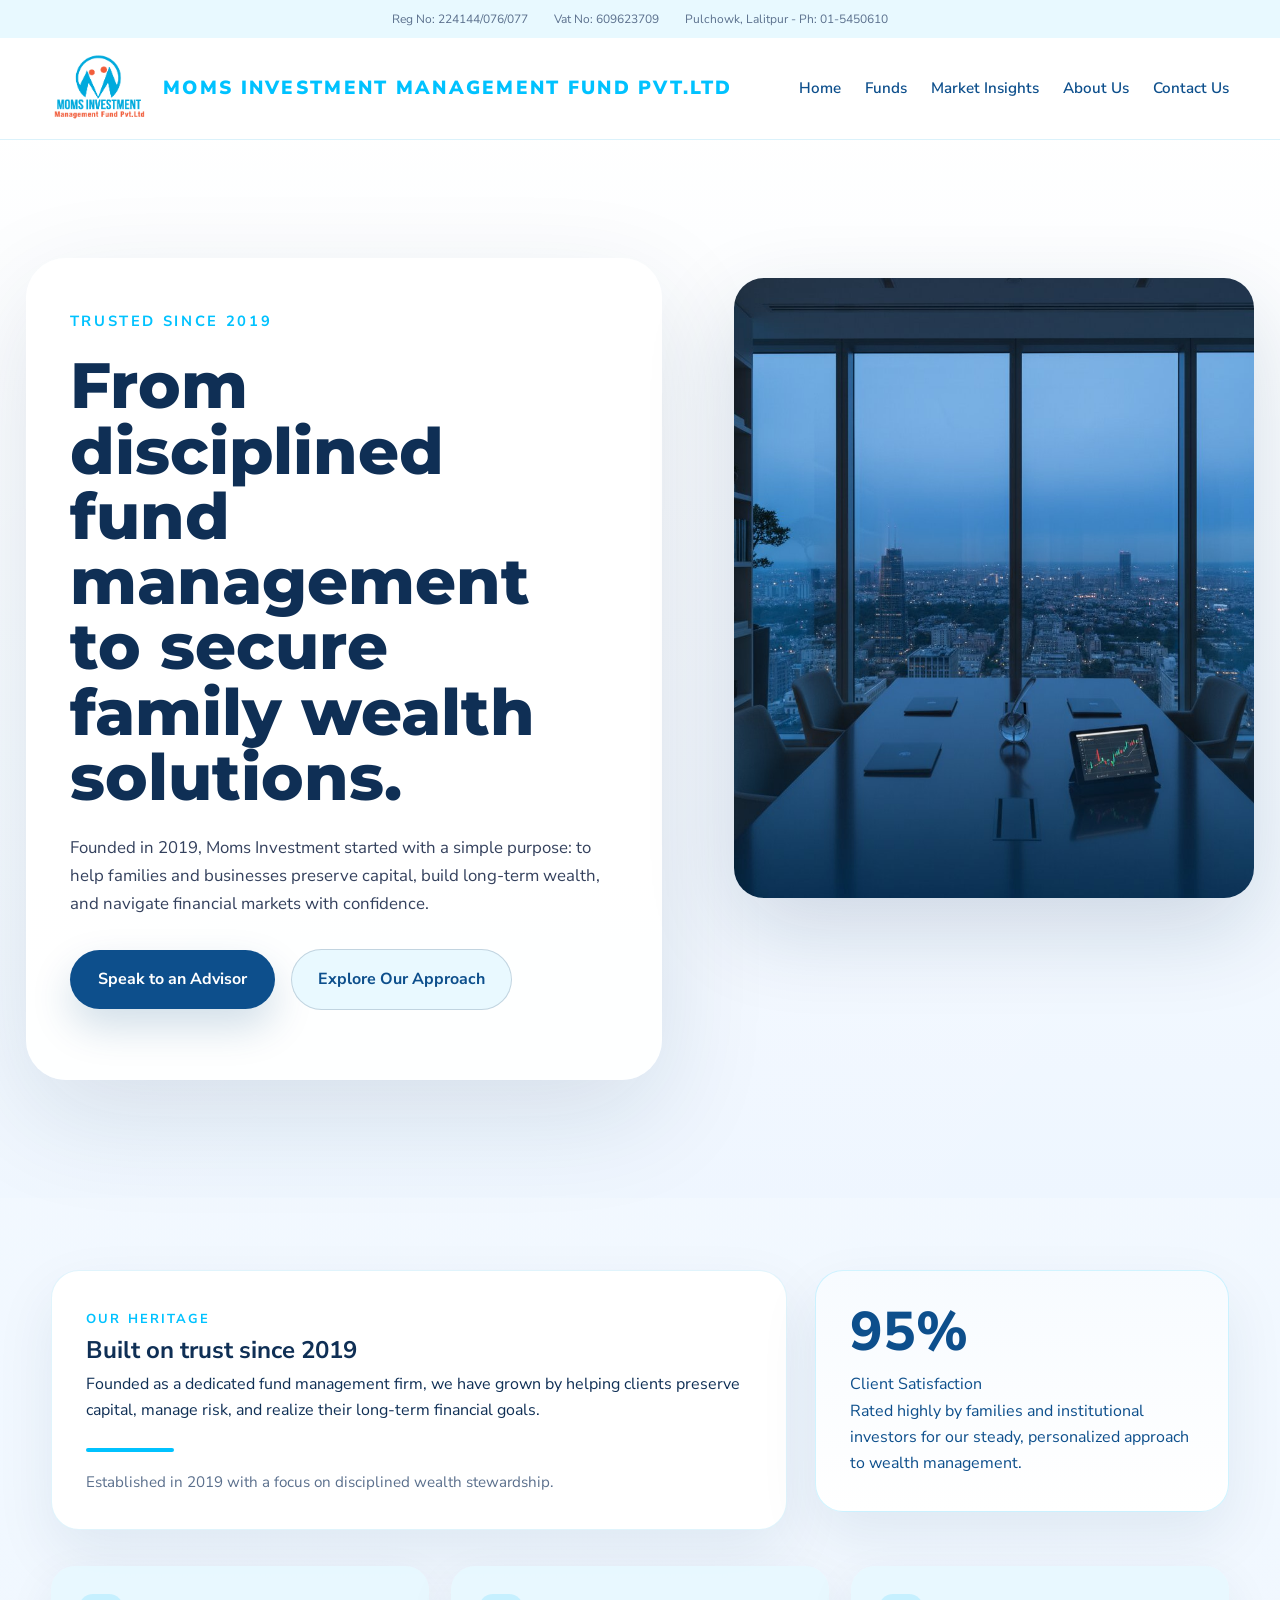
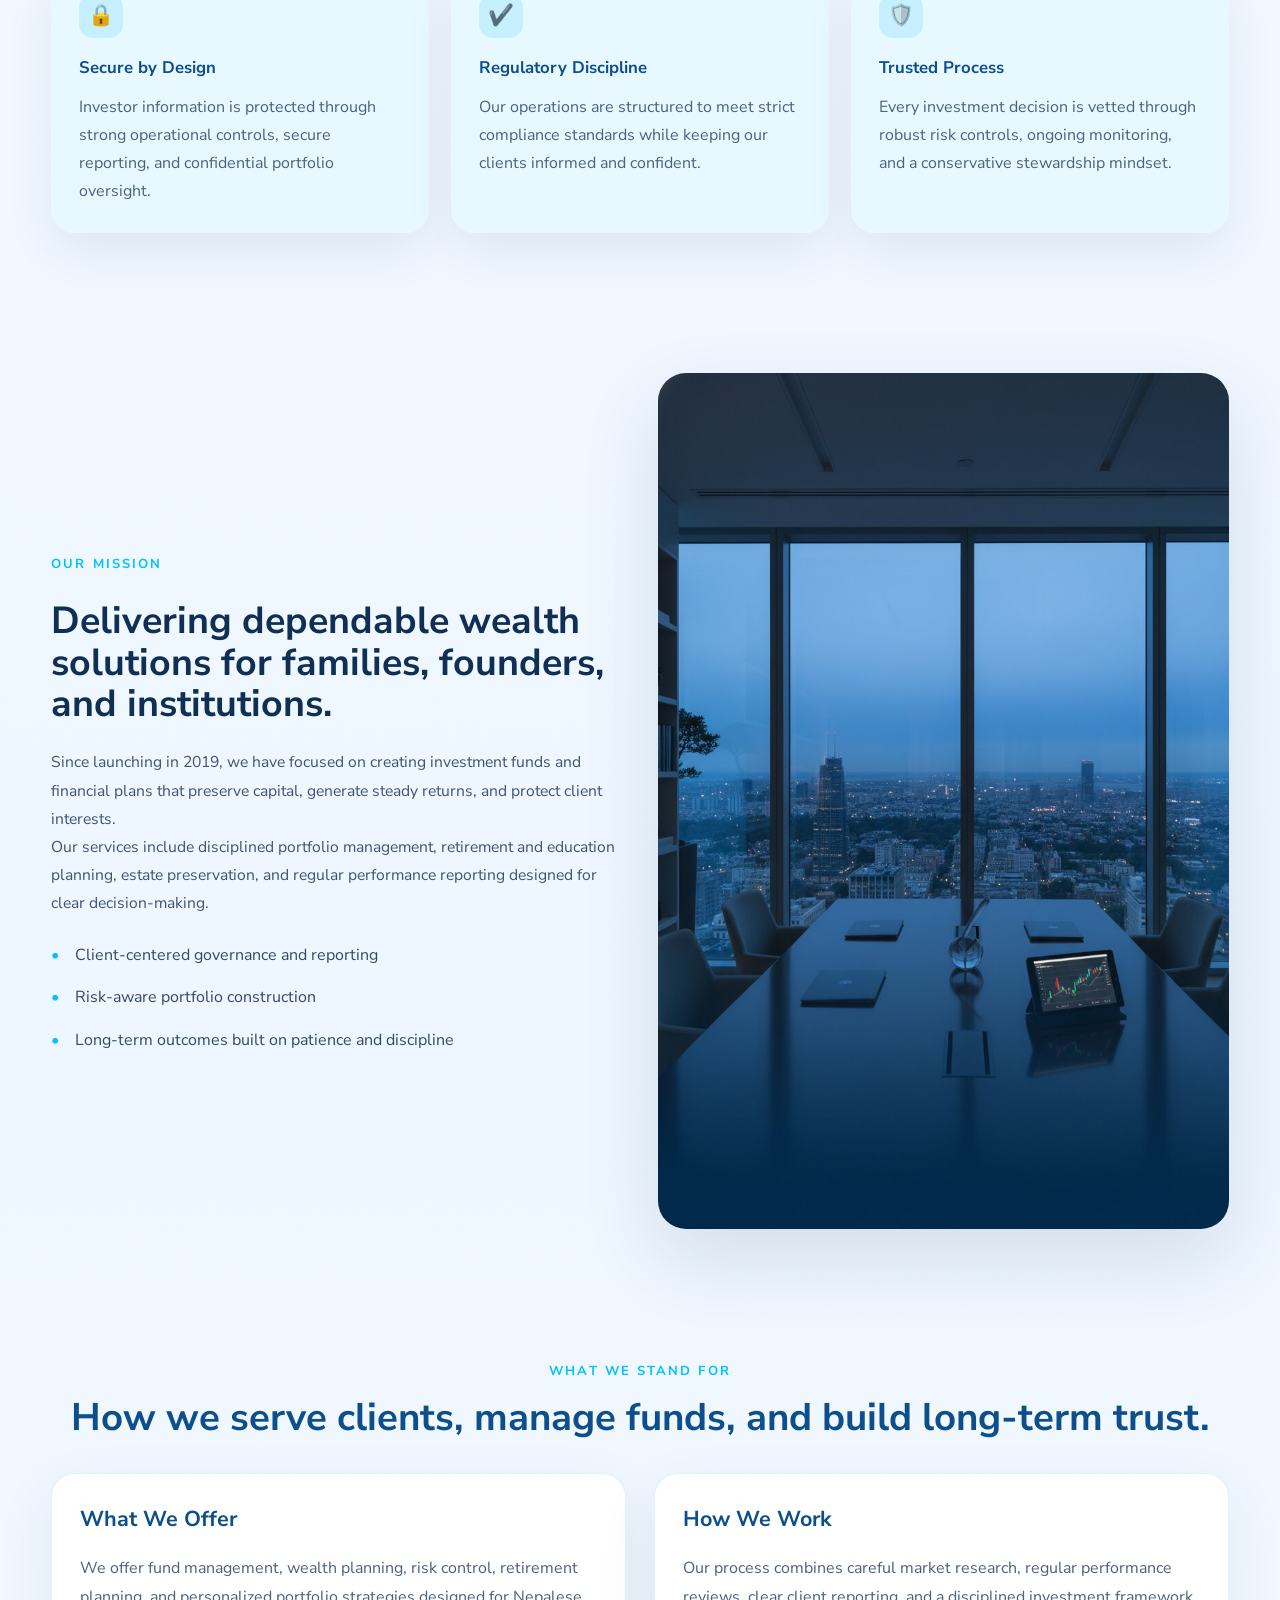
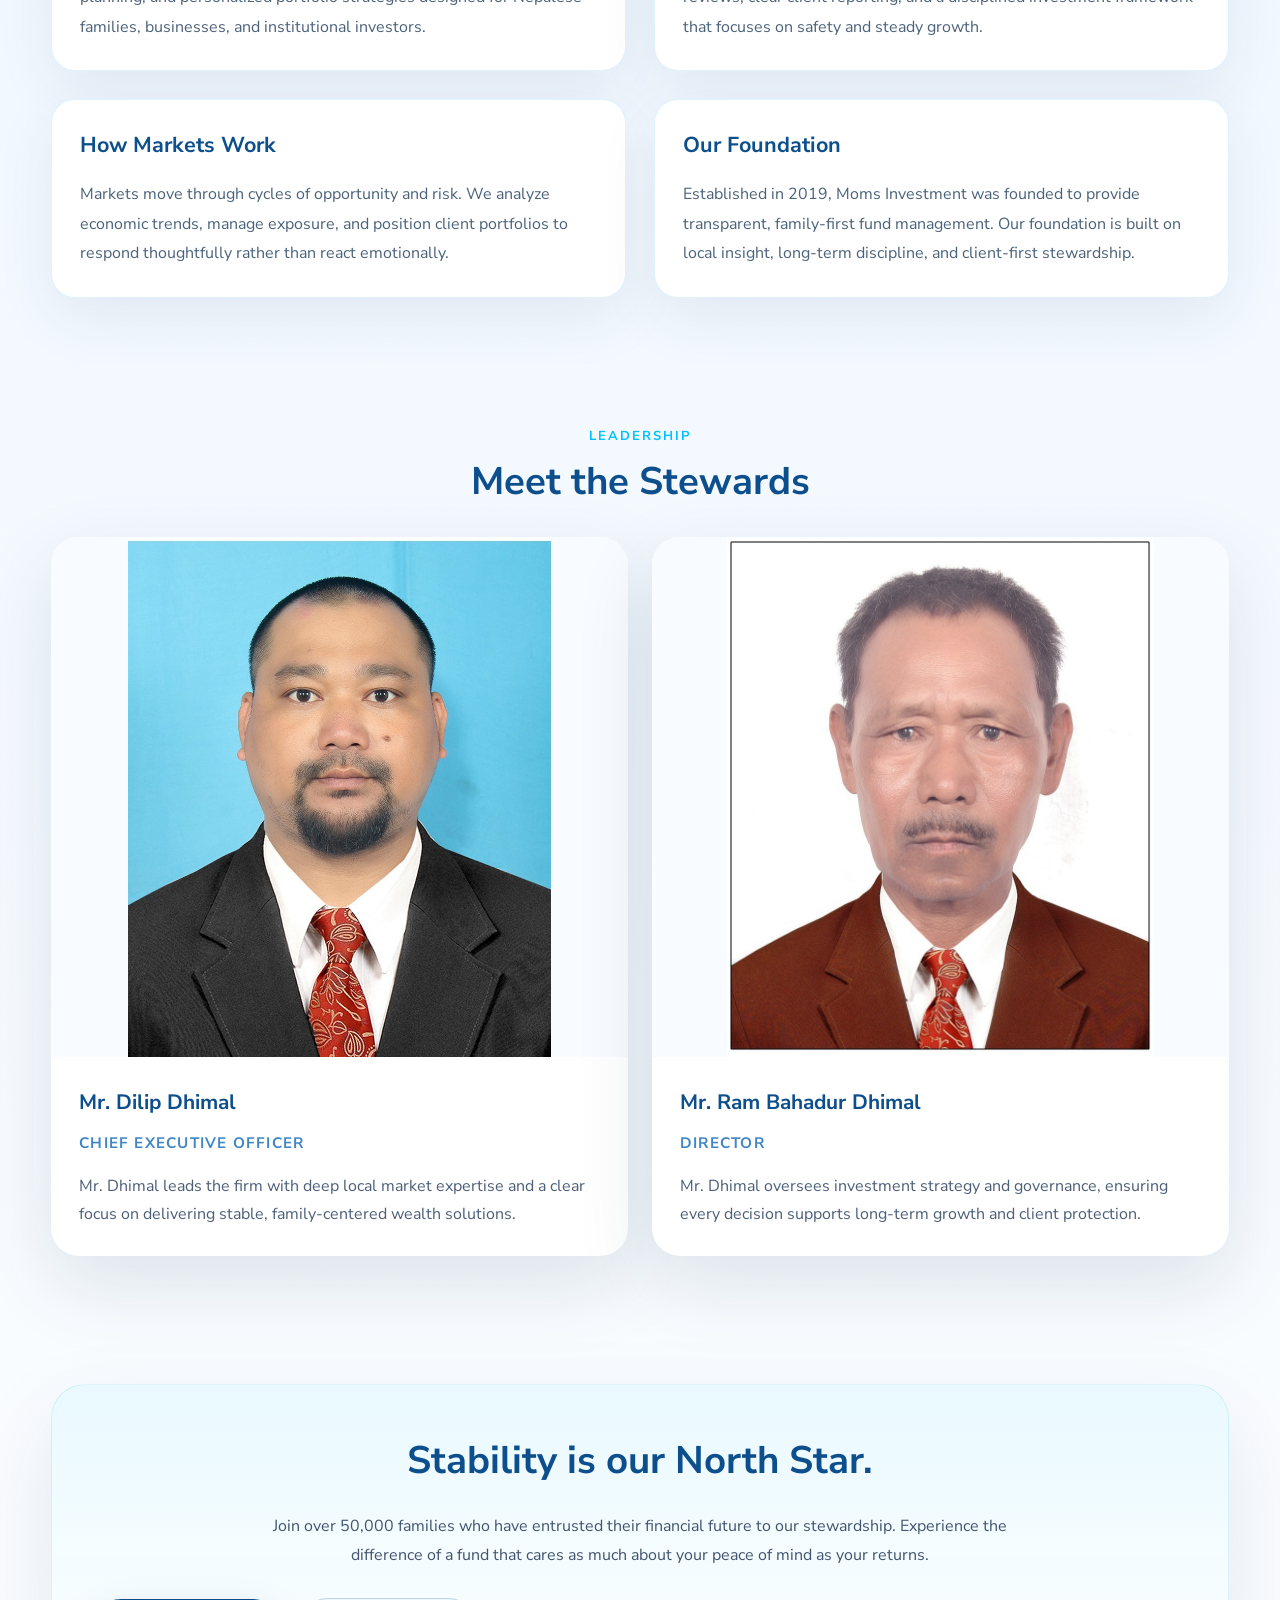
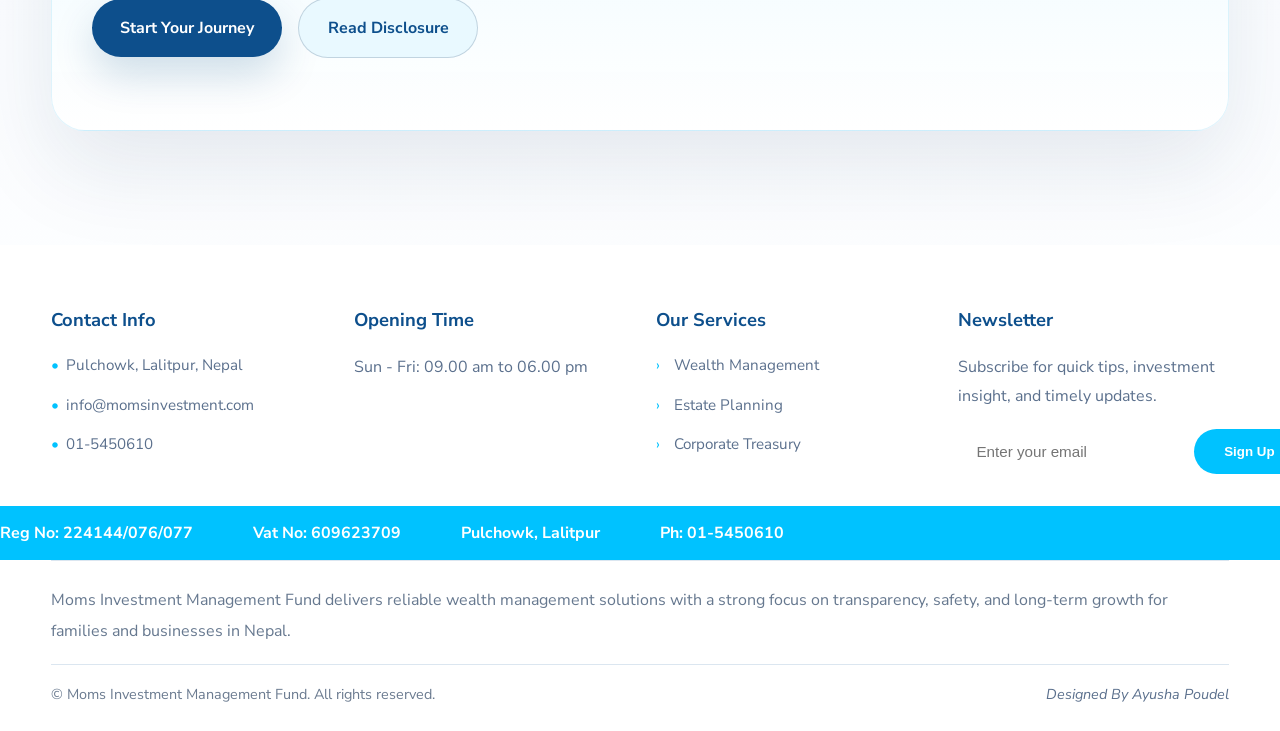
==== about.html @ d543185e "site" ====
<!DOCTYPE html>
<html lang="en">
<head>
  <meta charset="UTF-8" />
  <meta name="viewport" content="width=device-width, initial-scale=1.0" />
  <title>About Us | Moms Investment Management Fund Pvt. Ltd.</title>
  <meta name="description" content="About Moms Investment Management Fund - leadership, heritage, and institutional-grade wealth stewardship." />
  <link rel="preconnect" href="https://fonts.googleapis.com">
  <link rel="preconnect" href="https://fonts.gstatic.com" crossorigin>
  <link href="https://fonts.googleapis.com/css2?family=Montserrat:wght@600;700;800&family=Nunito+Sans:wght@400;500;600;700&display=swap" rel="stylesheet">
  <link rel="stylesheet" href="css/style.css" />
</head>
<body>
  <header class="topbar">
    <div class="topbar-info">
      <span>Reg No: 224144/076/077</span>
      <span>Vat No: 609623709</span>
      <span>Pulchowk, Lalitpur - Ph: 01-5450610</span>
    </div>

    <div class="container topbar-inner">
      <a href="index.html" class="brand">
        <img src="images/logo.png" alt="Moms Investment logo" class="brand-logo" />
        <div class="brand-text">
          <span class="brand-name">MOMS INVESTMENT MANAGEMENT FUND PVT.LTD</span>
        </div>
      </a>

      <nav class="topbar-nav">
        <a href="index.html">Home</a>
        <a href="services.html">Funds</a>
        <a href="#">Market Insights</a>
        <a href="about.html">About Us</a>
        <a href="contact.html">Contact Us</a>
      </nav>
    </div>
  </header>

  <main>
    <section class="hero hero-full about-hero">
      <div class="container hero-inner">
        <div class="hero-copy">
          <span class="hero-kicker">Trusted since 2019</span>
          <h1>From disciplined fund management to secure family wealth solutions.</h1>
          <p class="hero-text">Founded in 2019, Moms Investment started with a simple purpose: to help families and businesses preserve capital, build long-term wealth, and navigate financial markets with confidence.</p>
          <div class="hero-actions-right">
            <a href="contact.html" class="button button-primary">Speak to an Advisor</a>
            <a href="services.html" class="button button-outline">Explore Our Approach</a>
          </div>
        </div>

        <aside class="hero-media">
          <img src="images/about image.jpg" alt="About Moms Investment" />
        </aside>
      </div>
    </section>

    <section class="about-overview">
      <div class="container about-grid">
        <article class="about-card">
          <span class="section-kicker">OUR HERITAGE</span>
          <h2>Built on trust since 2019</h2>
          <p>Founded as a dedicated fund management firm, we have grown by helping clients preserve capital, manage risk, and realize their long-term financial goals.</p>
          <div class="about-card-line"></div>
          <p class="about-card-note">Established in 2019 with a focus on disciplined wealth stewardship.</p>
        </article>

        <article class="about-card about-card--blue">
          <div class="about-stat">95%</div>
          <p>Client Satisfaction</p>
          <p>Rated highly by families and institutional investors for our steady, personalized approach to wealth management.</p>
        </article>
      </div>

      <div class="container about-features">
        <article class="feature-box">
          <span class="feature-icon">🔒</span>
          <h3>Secure by Design</h3>
          <p>Investor information is protected through strong operational controls, secure reporting, and confidential portfolio oversight.</p>
        </article>

        <article class="feature-box">
          <span class="feature-icon">✔️</span>
          <h3>Regulatory Discipline</h3>
          <p>Our operations are structured to meet strict compliance standards while keeping our clients informed and confident.</p>
        </article>

        <article class="feature-box">
          <span class="feature-icon">🛡️</span>
          <h3>Trusted Process</h3>
          <p>Every investment decision is vetted through robust risk controls, ongoing monitoring, and a conservative stewardship mindset.</p>
        </article>
      </div>
    </section>

    <section class="about-mission">
      <div class="container about-mission-grid">
        <div class="mission-copy">
          <span class="section-kicker">OUR MISSION</span>
          <h2>Delivering dependable wealth solutions for families, founders, and institutions.</h2>
          <p>Since launching in 2019, we have focused on creating investment funds and financial plans that preserve capital, generate steady returns, and protect client interests.</p>
          <p>Our services include disciplined portfolio management, retirement and education planning, estate preservation, and regular performance reporting designed for clear decision-making.</p>
          <ul class="about-mission-list">
            <li>Client-centered governance and reporting</li>
            <li>Risk-aware portfolio construction</li>
            <li>Long-term outcomes built on patience and discipline</li>
          </ul>
        </div>

        <div class="about-photo">
          <img src="images/about image.jpg" alt="About Moms Investment" />
        </div>
      </div>
    </section>

    <section class="about-details">
      <div class="container section-head">
        <p class="section-kicker">WHAT WE STAND FOR</p>
        <h2>How we serve clients, manage funds, and build long-term trust.</h2>
      </div>

      <div class="container about-detail-grid">
        <article class="about-detail-card">
          <h3>What We Offer</h3>
          <p>We offer fund management, wealth planning, risk control, retirement planning, and personalized portfolio strategies designed for Nepalese families, businesses, and institutional investors.</p>
        </article>

        <article class="about-detail-card">
          <h3>How We Work</h3>
          <p>Our process combines careful market research, regular performance reviews, clear client reporting, and a disciplined investment framework that focuses on safety and steady growth.</p>
        </article>

        <article class="about-detail-card">
          <h3>How Markets Work</h3>
          <p>Markets move through cycles of opportunity and risk. We analyze economic trends, manage exposure, and position client portfolios to respond thoughtfully rather than react emotionally.</p>
        </article>

        <article class="about-detail-card">
          <h3>Our Foundation</h3>
          <p>Established in 2019, Moms Investment was founded to provide transparent, family-first fund management. Our foundation is built on local insight, long-term discipline, and client-first stewardship.</p>
        </article>
      </div>
    </section>

    <section class="leadership-section">
      <div class="container section-head">
        <p class="section-kicker">LEADERSHIP</p>
        <h2>Meet the Stewards</h2>
      </div>

      <div class="container leadership-grid">
        <article class="team-card">
          <img src="images/CEO.jpeg" alt="CEO Mr. Dilip Dhimal" />
          <div class="team-card-body">
            <h3>Mr. Dilip Dhimal</h3>
            <span class="team-role">Chief Executive Officer</span>
            <p>Mr. Dhimal leads the firm with deep local market expertise and a clear focus on delivering stable, family-centered wealth solutions.</p>
          </div>
        </article>

        <article class="team-card">
          <img src="images/Director.jpeg" alt="Director Mr. Ram Bahadur Dhimal" />
          <div class="team-card-body">
            <h3>Mr. Ram Bahadur Dhimal</h3>
            <span class="team-role">Director</span>
            <p>Mr. Dhimal oversees investment strategy and governance, ensuring every decision supports long-term growth and client protection.</p>
          </div>
        </article>
      </div>
    </section>

    <section class="about-cta">
      <div class="container about-cta-card">
        <h2>Stability is our North Star.</h2>
        <p>Join over 50,000 families who have entrusted their financial future to our stewardship. Experience the difference of a fund that cares as much about your peace of mind as your returns.</p>
        <div class="hero-actions-right">
          <a href="contact.html" class="button button-primary">Start Your Journey</a>
          <a href="services.html" class="button button-outline">Read Disclosure</a>
        </div>
      </div>
    </section>
  </main>

  <footer class="footer">
    <div class="container footer-grid">
      <div class="footer-col">
        <h4>Contact Info</h4>
        <ul class="footer-contact">
          <li>Pulchowk, Lalitpur, Nepal</li>
          <li>info@momsinvestment.com</li>
          <li>01-5450610</li>
        </ul>
      </div>

      <div class="footer-col">
        <h4>Opening Time</h4>
        <p>Sun - Fri: 09.00 am to 06.00 pm</p>
      </div>

      <div class="footer-col">
        <h4>Our Services</h4>
        <ul class="footer-services">
          <li>Wealth Management</li>
          <li>Estate Planning</li>
          <li>Corporate Treasury</li>
        </ul>
      </div>

      <div class="footer-col">
        <h4>Newsletter</h4>
        <p>Subscribe for quick tips, investment insight, and timely updates.</p>
        <div class="newsletter footer-newsletter">
          <input type="email" placeholder="Enter your email" />
          <button>Sign Up</button>
        </div>
      </div>
    </div>

    <div class="footer-marquee">
      <div class="marquee-track">
        <div class="marquee-group">
          <span>Reg No: 224144/076/077</span>
          <span>Vat No: 609623709</span>
          <span>Pulchowk, Lalitpur</span>
          <span>Ph: 01-5450610</span>
        </div>
        <div class="marquee-group" aria-hidden="true">
          <span>Reg No: 224144/076/077</span>
          <span>Vat No: 609623709</span>
          <span>Pulchowk, Lalitpur</span>
          <span>Ph: 01-5450610</span>
        </div>
      </div>
    </div>

    <div class="container footer-note">
      <p>Moms Investment Management Fund delivers reliable wealth management solutions with a strong focus on transparency, safety, and long-term growth for families and businesses in Nepal.</p>
    </div>

    <div class="container footer-bottom">
      <span>© Moms Investment Management Fund. All rights reserved.</span>
      <span class="footer-credit">Designed By Ayusha Poudel</span>
    </div>
  </footer>

  <script src="js/main.js"></script>
</body>
</html>
---- css/style.css ----
*{
  box-sizing:border-box;
  margin:0;
  padding:0;
}
body{
  font-family:'Nunito Sans',sans-serif;
  background:linear-gradient(180deg, #f5faff 0%, #eef6ff 48%, #ffffff 100%);
  color:#0f2f55;
  line-height:1.65;
  overflow-x:hidden;
}
:root{
  color-scheme: light;
  --brand-blue:#00c2ff;
  --brand-navy:#0d4f8c;
  --brand-soft:#e8f9ff;
  --brand-muted:#5b708d;
  --brand-orange:#ff7f2e;
  --surface:#ffffff;
  --surface-soft:#f3f9ff;
  --accent-surface:#d9fee5;
}
a{
  text-decoration:none;
  color:inherit;
}
.container{
  width:min(1180px,92%);
  margin:0 auto;
}

.button{
  display:inline-flex;
  align-items:center;
  justify-content:center;
  border-radius:999px;
  font-weight:700;
  transition:all .25s ease;
  text-decoration:none;
}

.button-primary{
  background:var(--brand-navy);
  color:#fff;
  padding:16px 28px;
  box-shadow:0 18px 40px rgba(0,72,126,.18);
}

.button-primary:hover{
  transform:translateY(-1px);
  box-shadow:0 20px 44px rgba(0,72,126,.22);
}

.button-secondary,
.button-outline{
  border:1px solid rgba(13,47,86,.18);
  background:rgba(232,249,255,.95);
  color:var(--brand-navy);
  padding:16px 28px;
}

.button-secondary:hover,
.button-outline:hover{
  background:rgba(232,249,255,1);
}

.topbar{
  background:rgba(255,255,255,0.98);
  border-bottom:1px solid rgba(0,164,228,.14);
  position:sticky;
  top:0;
  z-index:10;
  backdrop-filter:blur(10px);
}
.topbar-info{
  display:flex;
  justify-content:center;
  gap:26px;
  padding:10px 0 8px;
  font-size:12px;
  color:var(--brand-muted);
  background:var(--brand-soft);
}
.topbar-info span{
  white-space:nowrap;
}
.topbar-inner{
  display:flex;
  align-items:center;
  justify-content:space-between;
  gap:30px;
  padding:16px 0;
}
.brand{
  display:flex;
  align-items:center;
  gap:16px;
}
.brand-logo{
  width:96px;
  height:auto;
}
.brand-text{
  display:flex;
  flex-direction:column;
}
.brand-name{
  font-size:19px;
  font-weight:900;
  letter-spacing:.12em;
  text-transform:uppercase;
  color:var(--brand-blue);
  white-space:nowrap;
}
.topbar-nav{
  display:flex;
  flex-wrap:wrap;
  gap:24px;
  align-items:center;
}
.topbar-nav a{
  color:var(--brand-navy);
  font-weight:600;
  font-size:.95rem;
  padding:8px 0;
}
.mobile-nav{
  display:none;
  flex-direction:column;
  gap:12px;
  padding:0 4% 16px;
}
.mobile-nav a{
  padding:10px 0;
  border-top:1px solid #e7eef7;
  color:#173f70;
  font-weight:600;
}
.mobile-nav.show{
  display:flex;
}
.hero{
  display:block;
  width:100%;
  padding:0;
}

.hero.hero-full{
  position:relative;
  min-height:calc(100vh - 110px);
  background-image:
    linear-gradient(180deg, rgba(255,255,255,0.92) 0%, rgba(255,255,255,0.18) 35%, rgba(255,255,255,0) 58%),
    url('../images/hero.jpg');
  background-size:cover;
  background-position:right center;
  background-repeat:no-repeat;
  padding:90px 0 90px;
}

.hero.hero-full.about-hero{
  background:linear-gradient(180deg, rgba(255,255,255,0.96) 0%, rgba(238,246,255,1) 100%);
}

.hero-media img{
  width:100%;
  border-radius:30px;
  display:block;
  object-fit:cover;
  height:100%;
  max-height:620px;
  box-shadow:0 32px 90px rgba(15,47,86,.16);
}

.hero.hero-full::before{
  content:'';
  position:absolute;
  inset:0;
  background:linear-gradient(135deg, rgba(255,255,255,.20), rgba(255,255,255,0));
  pointer-events:none;
}

.hero-inner{
  display:block;
  width:min(1320px,96%);
  margin:0 auto;
  padding:28px 0;
  position:relative;
  z-index:1;
}

@media (min-width: 992px){
  .hero-inner{
    display:grid;
    grid-template-columns:1.1fr .9fr;
    gap:72px;
    align-items:flex-start;
    min-height:calc(100vh - 140px);
  }
}

.hero-media{
  display:none;
}

@media (min-width: 992px){
  .hero-media{
    display:flex;
    align-items:flex-start;
    justify-content:flex-end;
    padding-top:20px;
  }
}

.media-card{
  width:min(520px,100%);
  max-width:520px;
  background:rgba(255,255,255,0.98);
  border:1px solid rgba(255,255,255,.82);
  border-radius:34px;
  box-shadow:0 28px 80px rgba(15,47,86,.16);
  padding:36px 34px;
  backdrop-filter:blur(18px);
}

.media-card::after{
  content:'';
  position:absolute;
  top:-18px;
  right:-18px;
  width:120px;
  height:120px;
  border-radius:50%;
  background:rgba(0,194,255,.08);
  pointer-events:none;
}

.media-pretitle{
  display:block;
  text-transform:uppercase;
  letter-spacing:.22em;
  font-size:.8rem;
  color:var(--brand-blue);
  margin-bottom:18px;
}

.media-card h3{
  font-size:1.8rem;
  margin-bottom:16px;
  color:var(--brand-navy);
}

.media-card p{
  color:#4b627b;
  line-height:1.8;
  margin-bottom:22px;
}

.media-feature-list{
  display:grid;
  gap:12px;
}

.media-feature-list span{
  display:inline-flex;
  align-items:center;
  gap:10px;
  padding:14px 16px;
  background:rgba(229,244,255,.95);
  border-radius:18px;
  color:var(--brand-navy);
  font-weight:700;
}

@media (max-width: 992px){
  .hero-media{
    display:none;
  }
}
.media-pretitle{
  display:block;
  text-transform:uppercase;
  letter-spacing:.22em;
  font-size:.76rem;
  color:var(--brand-blue);
  margin-bottom:18px;
}

.media-card h3{
  font-size:1.7rem;
  margin-bottom:14px;
  color:var(--brand-navy);
}

.media-card p{
  color:#4b627b;
  line-height:1.8;
  margin-bottom:18px;
}

.media-feature-list{
  display:grid;
  gap:12px;
}

.media-feature-list span{
  display:inline-flex;
  align-items:center;
  gap:10px;
  padding:14px 16px;
  background:rgba(232,249,255,.95);
  border-radius:16px;
  color:var(--brand-navy);
  font-weight:700;
}

@media (max-width: 992px){
  .hero-inner{
    padding:32px 0;
  }
}

@media (max-width: 640px){
  .hero-copy{ padding:28px 22px; }
  .hero-copy h1{ font-size:2.4rem; }
}

.hero-copy{
  background:rgba(255,255,255,0.96);
  padding:50px 44px 42px;
  border-radius:40px;
  box-shadow:0 36px 110px rgba(15,47,86,.12);
  min-height:0;
  max-width:760px;
}
.hero-kicker{
  display:inline-flex;
  margin-bottom:20px;
  color:var(--brand-blue);
  font-weight:700;
  letter-spacing:.18em;
  text-transform:uppercase;
  font-size:.92rem;
}
.hero-copy h1{
  font-family:'Montserrat',sans-serif;
  font-size:clamp(3.4rem,5vw,5.2rem);
  line-height:1.02;
  margin-bottom:24px;
  color:#0f2f55;
  font-weight:800;
}
.hero-text{
  font-size:1.05rem;
  color:#34415d;
  max-width:660px;
  margin-bottom:32px;
}
.hero-actions-right{
  display:flex;
  flex-wrap:wrap;
  align-items:center;
  gap:16px;
  margin-bottom:28px;
}
.hero-actions-right .button-primary,
.hero-actions-right .button-outline{
  min-width:180px;
}
.hero-highlights{
  display:grid;
  grid-template-columns:repeat(auto-fit,minmax(210px,1fr));
  gap:14px;
  margin-bottom:34px;
}
.hero-highlights span{
  background:rgba(218,238,255,.95);
  color:var(--brand-navy);
  padding:14px 24px;
  border-radius:999px;
  font-size:.96rem;
  font-weight:700;
  box-shadow:inset 0 -4px 0 rgba(0,0,0,.04);
}
.strategy-card{
  margin-top:18px;
  background:var(--surface);
  border:1px solid rgba(0,164,228,.12);
  border-radius:28px;
  padding:30px 28px;
  max-width:520px;
  box-shadow:0 18px 44px rgba(15,47,86,.08);
}
.strategy-top{
  margin-bottom:20px;
}
.strategy-top p{
  font-size:1rem;
  color:#2f4f70;
  margin-top:10px;
}
.button-outline{
  border:1px solid rgba(13,47,86,.18);
  background:rgba(232,249,255,.92);
  color:var(--brand-navy);
  padding:16px 26px;
  border-radius:999px;
}
.button-outline:hover{
  background:rgba(232,249,255,1);
}
.button-strategy{
  width:100%;
  border:0;
  background:var(--brand-orange);
  color:#fff;
  font-weight:700;
  border-radius:16px;
  padding:16px 18px;
  box-shadow:0 16px 30px rgba(255,127,46,.22);
}
.strategy-card select,
.strategy-card button{
  width:100%;
  border-radius:14px;
  padding:14px 15px;
  font:inherit;
}
.strategy-card select{
  border:1px solid rgba(0,164,228,.22);
  background:rgba(0,164,228,.06);
  color:#26455f;
  margin-bottom:16px;
}
.strategy-card button{
  border:0;
  background:var(--brand-orange);
  color:#fff;
  font-weight:700;
  box-shadow:0 12px 25px rgba(255,127,46,.22);
}
.strategy-card button:hover{
  background:#ff913f;
}

.stats-wrap{
  background:rgba(232,249,255,.85);
  color:var(--brand-navy);
  margin-top:48px;
  padding:64px 0;
  border-top:1px solid rgba(0,164,228,.12);
}
.stats-grid{
  display:grid;
  grid-template-columns:repeat(3,1fr);
  gap:22px;
}
.stat-item{
  padding:28px 22px;
  text-align:center;
  background:var(--surface);
  border-radius:28px;
  box-shadow:0 24px 60px rgba(0,92,172,.08);
  border:1px solid rgba(0,164,228,.12);
}
.stat-value{
  font-size:1.85rem;
  font-weight:800;
  margin-bottom:10px;
}
.stat-label{
  font-size:.95rem;
  opacity:.88;
}
.section-block{
  padding:64px 0;
}
.philosophy-card{
  border-radius:24px;
  padding:26px;
  min-height:320px;
  box-shadow:0 18px 40px rgba(0,92,172,.08);
  background:var(--surface);
}
.hero-image-copy{
  max-width:900px;
  margin-bottom:18px;
  color:var(--brand-navy);
  font-size:1rem;
  line-height:1.8;
  background:rgba(232,246,255,.98);
  padding:18px 22px;
  border-radius:18px;
  border:1px solid rgba(0,164,228,.16);
}
.section-head{
  text-align:center;
  margin-bottom:32px;
}
.section-kicker{
  font-size:13px;
  font-weight:700;
  letter-spacing:.16em;
  color:var(--brand-blue);
  margin-bottom:12px;
  text-transform:uppercase;
}
.section-head h2{
  font-size:2.4rem;
  line-height:1.2;
  color:var(--brand-navy);
}
.philosophy-grid{
  display:grid;
  grid-template-columns:repeat(3,1fr);
  gap:24px;
}
.philosophy-card{
  border-radius:20px;
  padding:18px;
  min-height:320px;
  box-shadow:0 12px 30px rgba(0,92,172,.08);
  background:var(--surface);
  transition: background .25s ease, color .25s ease, box-shadow .25s ease;
}
.philosophy-card h3{
  font-family:'Montserrat',sans-serif;
  font-size:1.2rem;
  margin:10px 0 10px;
}
.philosophy-card p{
  font-size:.96rem;
  color:#000;
}
.philosophy-card ul{
  margin:14px 0 14px 18px;
  color:#000;
  font-size:.95rem;
}
.philosophy-card ul li{
  color:#000;
}
.philosophy-card:hover{
  box-shadow:0 18px 40px rgba(0,92,172,.14);
}
.philosophy-img{
  height:110px;
  border-radius:16px;
  margin-top:18px;
}
.placeholder-one{
  background:linear-gradient(180deg,#b8def2,#e8f6fd);
}
.light{
  background:#fff;
}
.dark{
  background:var(--surface);
  color:inherit;
  position:relative;
  overflow:hidden;
  transition: background .25s ease, color .25s ease;
}
.dark h3,
.dark p,
.dark ul{
  color:#000;
}
.dark .mini-pill{
  background:var(--accent-surface);
  color:var(--brand-navy);
}
.dark .rocket{
  position:absolute;
  right:18px;
  bottom:18px;
  font-size:42px;
  opacity:.7;
}
.philosophy-card:hover{
  background:var(--brand-blue);
  color:#fff;
}
.philosophy-card:hover p,
.philosophy-card:hover ul{
  color:#f2f8ff;
}
.philosophy-card:hover .mini-pill{
  background:rgba(255,255,255,.95);
  color:var(--brand-navy);
}
.outline{
  background:#fff;
  border:1px solid #dbe6f0;
}
.target-line{
  margin-top:22px;
  padding:12px 14px;
  background:var(--accent-surface);
  border-radius:14px;
  font-weight:700;
  color:var(--brand-navy);
  display:inline-block;
}
.stewardship{
  display:grid;
  grid-template-columns:1.1fr .9fr;
  gap:32px;
  align-items:center;
}
.stewardship-left h2{
  font-size:2.2rem;
  margin-bottom:20px;
  color:var(--brand-navy);
}
.feature-list{
  display:flex;
  flex-direction:column;
  gap:16px;
}
.feature-item{
  display:flex;
  gap:14px;
  align-items:flex-start;
  background:var(--surface);
  padding:18px;
  border-radius:18px;
  box-shadow:0 14px 28px rgba(0,92,172,.08);
}
.feature-icon{
  width:34px;
  height:34px;
  border-radius:10px;
  background:rgba(0,164,228,.15);
  color:var(--brand-blue);
  display:grid;
  place-items:center;
  font-weight:800;
  flex:0 0 auto;
}
.feature-item h3{
  font-size:1rem;
  margin-bottom:4px;
}
.feature-item p{
  font-size:.94rem;
  color:#5e6f83;
}
.stewardship-card{
  position:relative;
}
.stewardship-card img{
  width:100%;
  height:550px;
  object-fit:cover;
  object-position:center 20%;
  border-radius:24px;
  display:block;
  box-shadow:0 16px 38px rgba(16,35,63,.12);
}
.overlay-card{
  position:absolute;
  left:18px;
  right:18px;
  bottom:18px;
  background:rgba(20,43,74,.74);
  backdrop-filter:blur(8px);
  color:#fff;
  border-radius:18px;
  padding:18px;
}
.overlay-card p{
  font-size:1rem;
  margin-bottom:8px;
}
.overlay-card span{
  font-size:.9rem;
  opacity:.9;
}
.footer{
  background:#f8fbff;
  margin-top:30px;
  padding:34px 0 18px;
}
.footer-marquee{
  overflow:hidden;
  background:var(--brand-blue);
}
.marquee-track{
  display:flex;
  animation:scroll 18s linear infinite;
  padding:14px 0;
}
.marquee-group{
  display:flex;
  gap:60px;
  align-items:center;
  min-width:100%;
}
.marquee-group span{
  color:#fff;
  white-space:nowrap;
  font-weight:700;
}
@keyframes scroll{
  0%{transform:translateX(0);}
  100%{transform:translateX(-50%);}
}
.footer{
  background:#ffffff;
  color:#0f2f55;
  padding:60px 0 24px;
}
.footer-grid{
  display:grid;
  grid-template-columns:repeat(4,minmax(0,1fr));
  gap:32px;
  padding-bottom:32px;
}
.footer h4{
  margin-bottom:18px;
  color:var(--brand-navy);
  font-size:1.15rem;
}
.footer-contact,
.footer-services{
  list-style:none;
  padding:0;
  margin:0;
}
.footer-contact li,
.footer-services li{
  margin-bottom:14px;
  color:#5b708d;
  font-size:.95rem;
}
.footer-contact li::before{
  content:'•';
  display:inline-block;
  width:1em;
  color:var(--brand-blue);
}
.footer-services li{
  position:relative;
  padding-left:18px;
}
.footer-services li::before{
  content:'›';
  position:absolute;
  left:0;
  color:var(--brand-blue);
}
.footer-col p{
  color:#5b708d;
  line-height:1.8;
  margin-bottom:18px;
}
.footer-newsletter{
  display:flex;
  gap:10px;
}
.footer-newsletter input{
  flex:1;
  padding:14px 18px;
  border-radius:999px;
  border:0;
  outline:none;
  font-size:.95rem;
}
.footer-newsletter button{
  border:0;
  border-radius:999px;
  min-width:110px;
  padding:14px 20px;
  background:var(--brand-blue);
  color:#fff;
  font-weight:700;
  cursor:pointer;
}
.footer-note{
  border-top:1px solid #dbe6f0;
  padding-top:24px;
  margin-bottom:18px;
}
.footer-note p{
  margin:0;
  color:#66788f;
  line-height:1.9;
}
.footer-bottom{
  display:flex;
  justify-content:space-between;
  align-items:center;
  gap:12px;
  color:#6b7b90;
  font-size:.9rem;
  border-top:1px solid #dbe6f0;
  padding-top:18px;
}
.footer-credit{
  color:#5b708d;
  font-style:italic;
}
@media (max-width: 992px){
  .footer-grid{
    grid-template-columns:1fr 1fr;
  }
}
@media (max-width: 768px){
  .footer{
    padding:40px 0 24px;
  }
  .footer-grid{
    grid-template-columns:1fr;
  }
  .footer-bottom{
    flex-direction:column;
    align-items:center;
    text-align:center;
  }
}

.sr-only{
  position:absolute;
  left:-9999px;
}
@media (max-width: 992px){
  .hero,.stewardship{
    grid-template-columns:1fr;
  }
  .stats-grid,.philosophy-grid,.footer-top{
    grid-template-columns:1fr 1fr;
  }
  .footer-bottom{
    flex-direction:column;
    text-align:center;
  }
}
@media (max-width: 640px){
  .stats-grid,.philosophy-grid,.footer-top{
    grid-template-columns:1fr;
  }
  .hero-img{
    height:290px;
  }
  .hero-copy h1{
    font-size:2rem;
  }
  .section-head h2,.stewardship-left h2{
    font-size:1.5rem;
  }
  .footer-bottom{
    text-align:center;
  }
}



.feature-box p{
  color:#41536d;
  line-height:1.75;
}

.leadership-section{
  padding:64px 0;
}

.leadership-grid{
  display:grid;
  grid-template-columns:repeat(2,1fr);
  gap:24px;
}

.team-card{
  background:#ffffff;
  border-radius:28px;
  overflow:hidden;
  box-shadow:0 28px 80px rgba(15,47,86,.12);
  transition:transform .25s ease, box-shadow .25s ease;
  display:flex;
  flex-direction:column;
}

.team-card:hover{
  transform:translateY(-6px);
  box-shadow:0 36px 100px rgba(15,47,86,.16);
}

.team-card img{
  width:100%;
  max-height:520px;
  object-fit:contain;
  object-position:center top;
  display:block;
  background:#f8fbff;
}

.team-card-body{
  padding:28px;
}

.team-card-body h3{
  margin-bottom:10px;
  font-size:1.3rem;
  color:var(--brand-navy);
}

.team-role{
  display:inline-flex;
  margin-bottom:16px;
  font-size:.95rem;
  color:#4086c6;
  font-weight:700;
  letter-spacing:.08em;
  text-transform:uppercase;
}

.team-card-body p{
  color:#4c5e78;
  line-height:1.75;
}

.about-cta{
  padding:64px 0 84px;
}

.about-cta-card{
  background:linear-gradient(180deg, rgba(232,249,255,.95), rgba(255,255,255,.96));
  border:1px solid rgba(0,164,228,.12);
  border-radius:34px;
  padding:44px 40px;
  text-align:center;
  box-shadow:0 36px 90px rgba(15,47,86,.1);
}

.about-cta-card h2{
  font-size:2.4rem;
  color:var(--brand-navy);
  margin-bottom:20px;
}

.about-cta-card p{
  max-width:760px;
  margin:0 auto 28px;
  color:#42536f;
  line-height:1.8;
}

.about-hero .hero-copy{
  max-width:720px;
}

.about-overview{
  padding:72px 0;
}

.about-grid{
  display:grid;
  grid-template-columns:1.6fr .9fr;
  gap:28px;
  align-items:start;
  margin-bottom:36px;
}

.about-card{
  background:#ffffff;
  border-radius:28px;
  padding:34px;
  box-shadow:0 24px 60px rgba(15,47,86,.08);
  border:1px solid rgba(0,164,228,.12);
}

.about-card--blue{
  background:linear-gradient(180deg, #f7fbff, #ffffff);
  color:var(--brand-navy);
  border-color:rgba(0,194,255,.18);
}

.about-card--blue .about-stat{
  font-size:3.4rem;
  line-height:1;
  font-weight:800;
  margin-bottom:12px;
}

.about-card--blue p{
  color:var(--brand-navy);
}

.about-card-line{
  width:88px;
  height:4px;
  background:var(--brand-blue);
  border-radius:999px;
  margin:24px 0 18px;
}

.about-card-note{
  font-size:.95rem;
  color:var(--brand-muted);
}

.about-mission{
  padding:68px 0;
}

.about-mission-grid{
  display:grid;
  grid-template-columns:1fr 1fr;
  gap:36px;
  align-items:center;
}

.about-photo img{
  width:100%;
  border-radius:28px;
  display:block;
  box-shadow:0 30px 80px rgba(15,47,86,.12);
}

.mission-copy h2{
  font-size:2.35rem;
  line-height:1.1;
  margin:24px 0 24px;
}

.about-mission-list{
  list-style:none;
  margin-top:24px;
  display:grid;
  gap:16px;
}

.about-mission-list li{
  padding-left:24px;
  position:relative;
  color:#364963;
}

.about-mission-list li::before{
  content:'•';
  position:absolute;
  left:0;
  top:0;
  color:var(--brand-blue);
}

.about-details{
  padding:64px 0;
}

.about-detail-grid{
  display:grid;
  grid-template-columns:repeat(2, minmax(0, 1fr));
  gap:28px;
  margin-top:28px;
}

.about-detail-card{
  background:#ffffff;
  border-radius:24px;
  padding:28px;
  box-shadow:0 20px 60px rgba(15,47,86,.08);
  border:1px solid rgba(0,164,228,.12);
}

.about-detail-card h3{
  font-size:1.35rem;
  margin-bottom:16px;
  color:var(--brand-navy);
}

.about-detail-card p{
  color:#4b627b;
  line-height:1.85;
  font-size:1rem;
}

.about-mission p{
  font-size:.98rem;
  color:#42536f;
  line-height:1.8;
}

.about-features{
  display:grid;
  grid-template-columns:repeat(3, minmax(0, 1fr));
  gap:22px;
  margin-top:30px;
}

.feature-box{
  background:rgba(232,249,255,.92);
  border-radius:24px;
  padding:28px;
  box-shadow:0 18px 48px rgba(15,47,86,.08);
  min-height:240px;
}

.feature-icon{
  width:44px;
  height:44px;
  display:grid;
  place-items:center;
  border-radius:14px;
  background:rgba(0,194,255,.15);
  color:var(--brand-blue);
  font-size:1.3rem;
  margin-bottom:16px;
}

.feature-box h3{
  margin-bottom:12px;
  font-size:1.05rem;
  color:var(--brand-navy);
}

.feature-box p{
  color:#4b627b;
  line-height:1.75;
}

.topbar-nav .button{
  padding:12px 22px;
}

@media (max-width: 992px){
  .about-grid,
  .about-features,
  .leadership-grid,
  .about-mission-grid{
    grid-template-columns:1fr;
  }
  .about-card,
  .feature-box,
  .team-card,
  .about-photo{
    min-height:auto;
  }
  .hero-inner{
    grid-template-columns:1fr;
  }
}

@media (max-width: 640px){
  .about-hero .hero-copy{padding:28px 22px;}
  .about-cta-card{padding:32px 22px;}
  .about-mission-grid{gap:24px;}
}
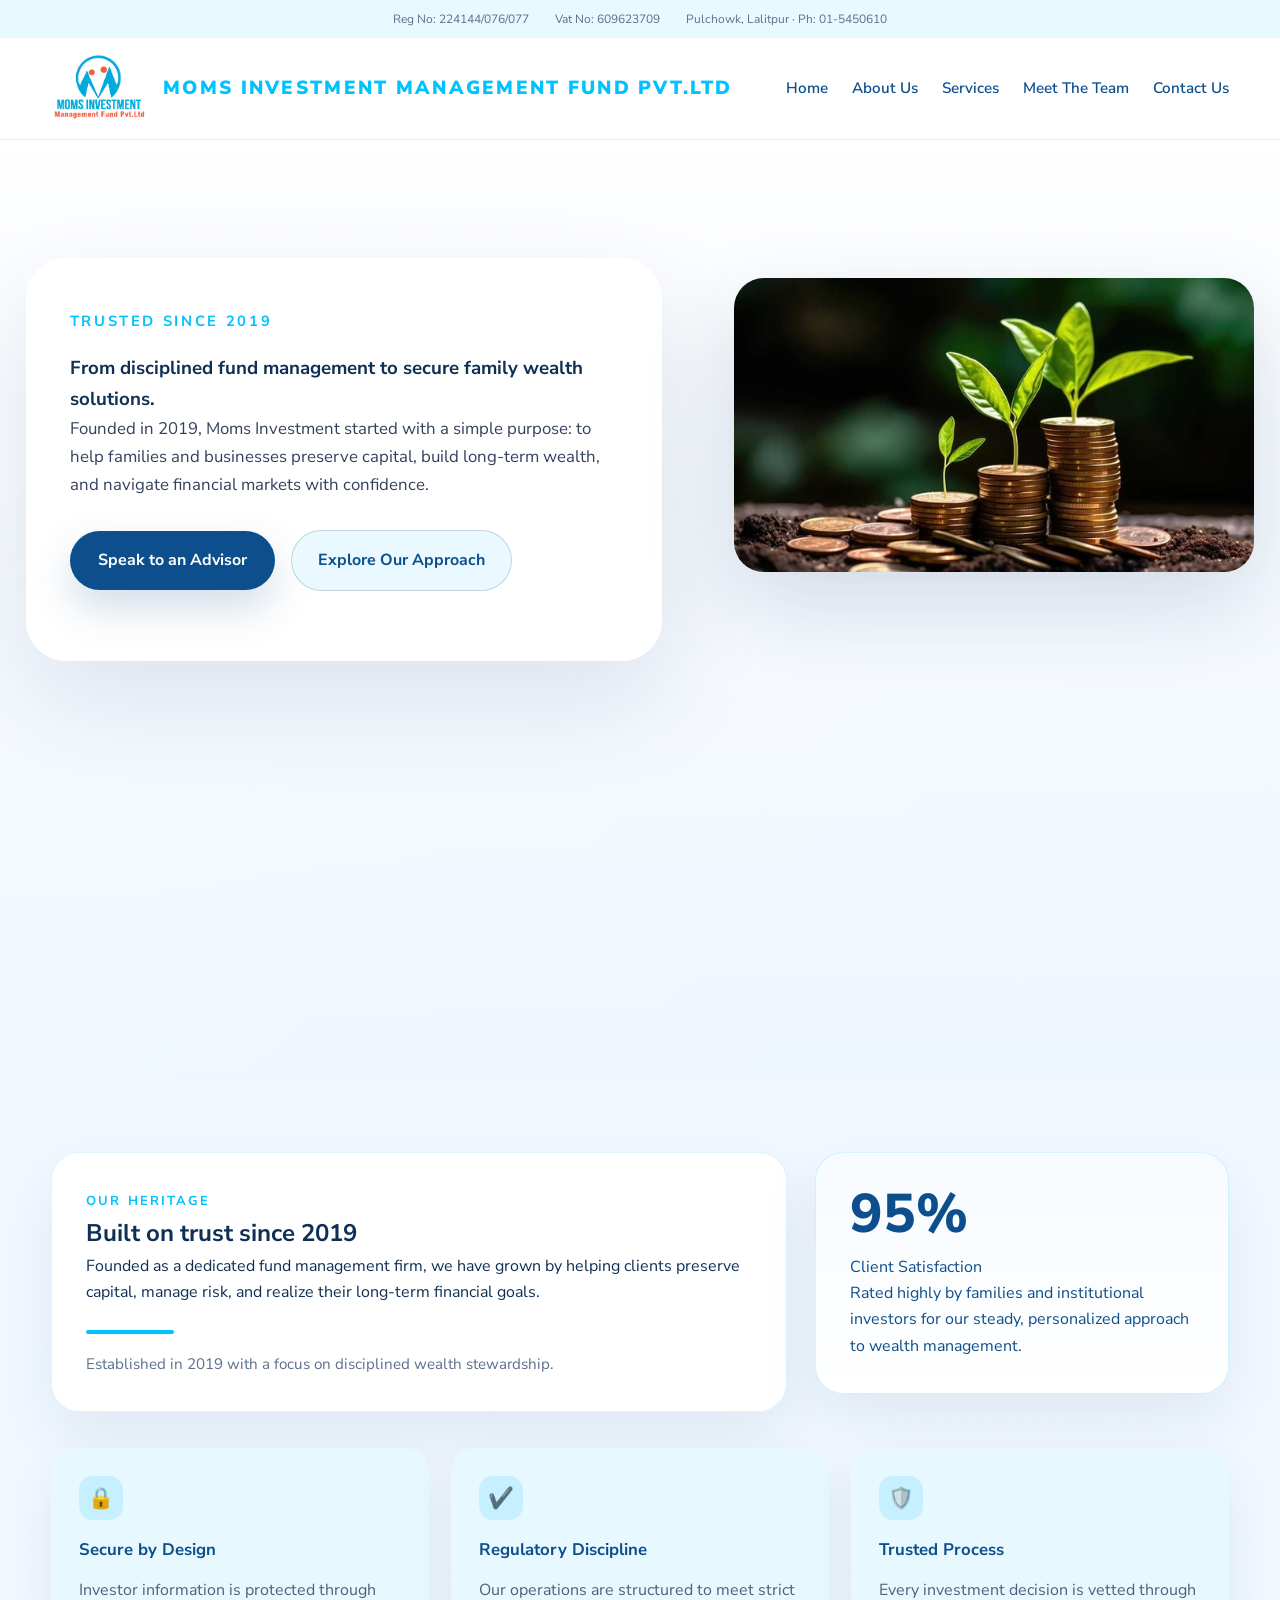
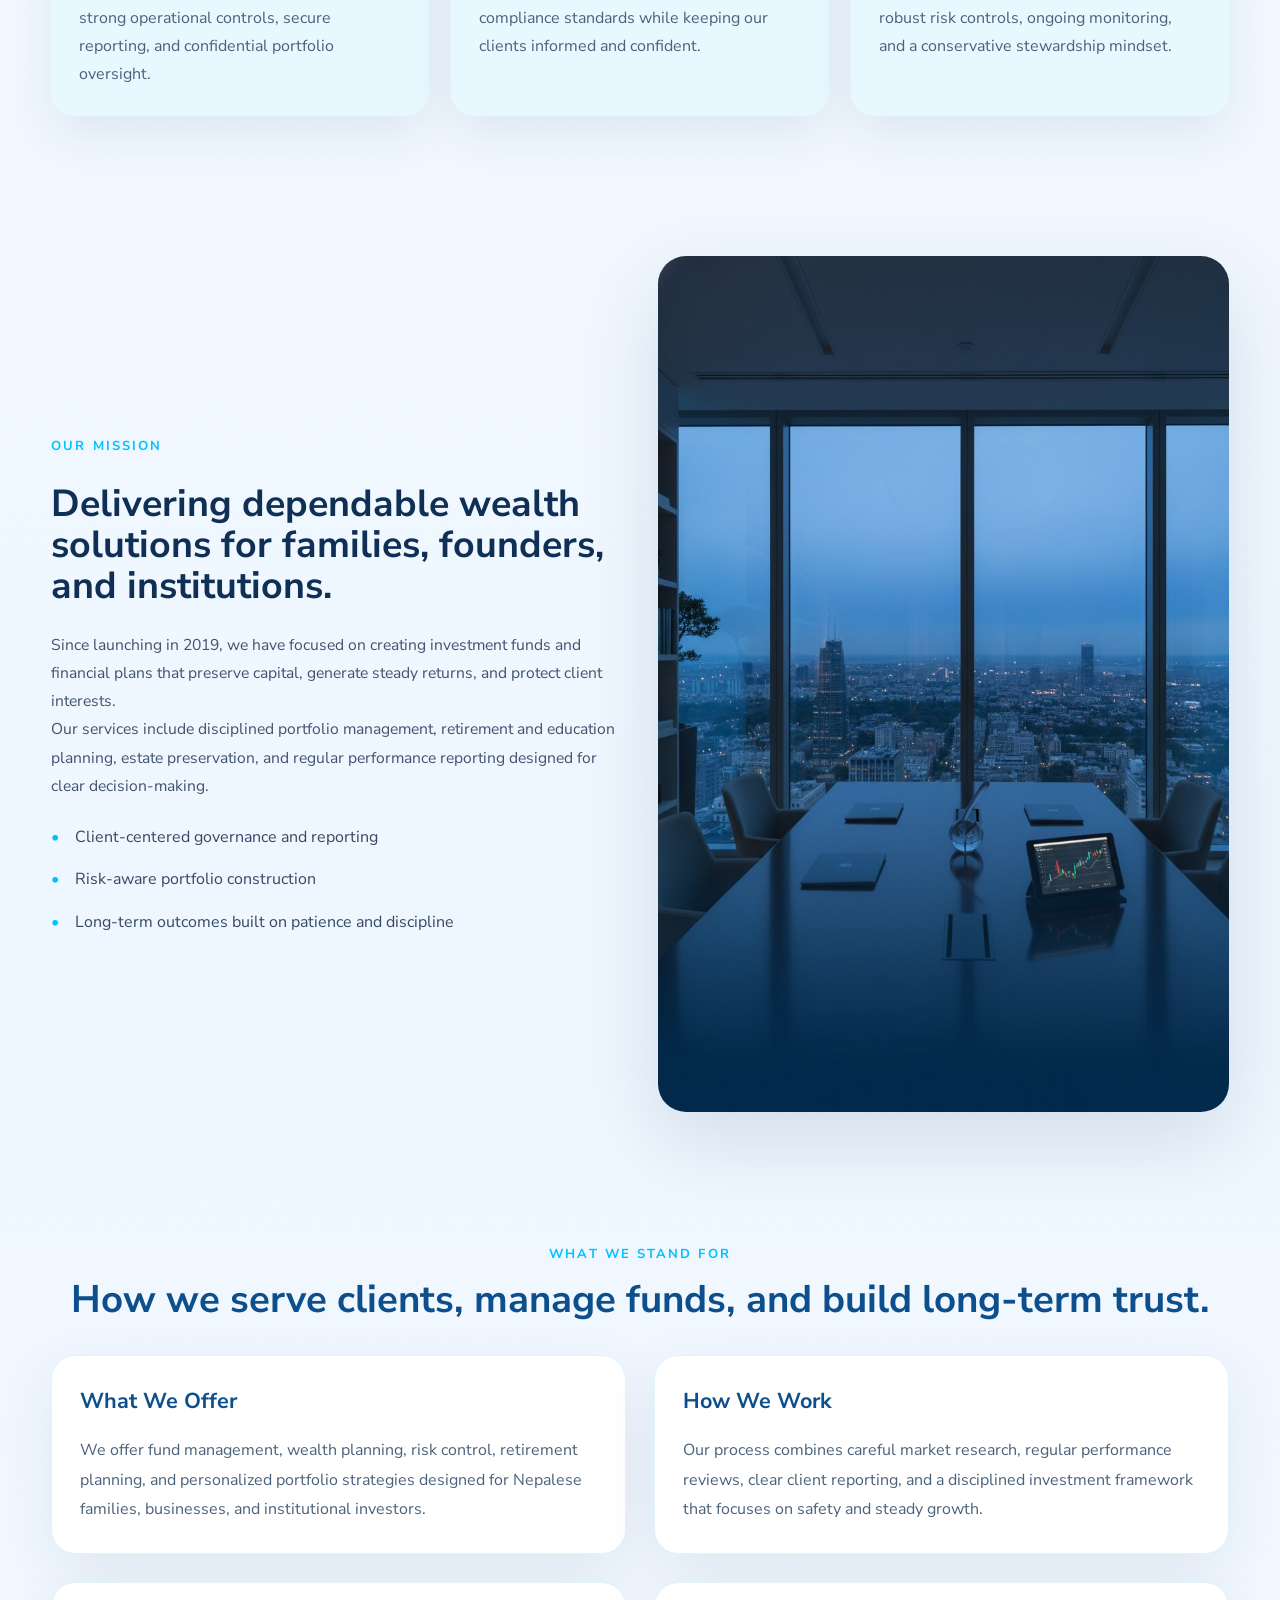
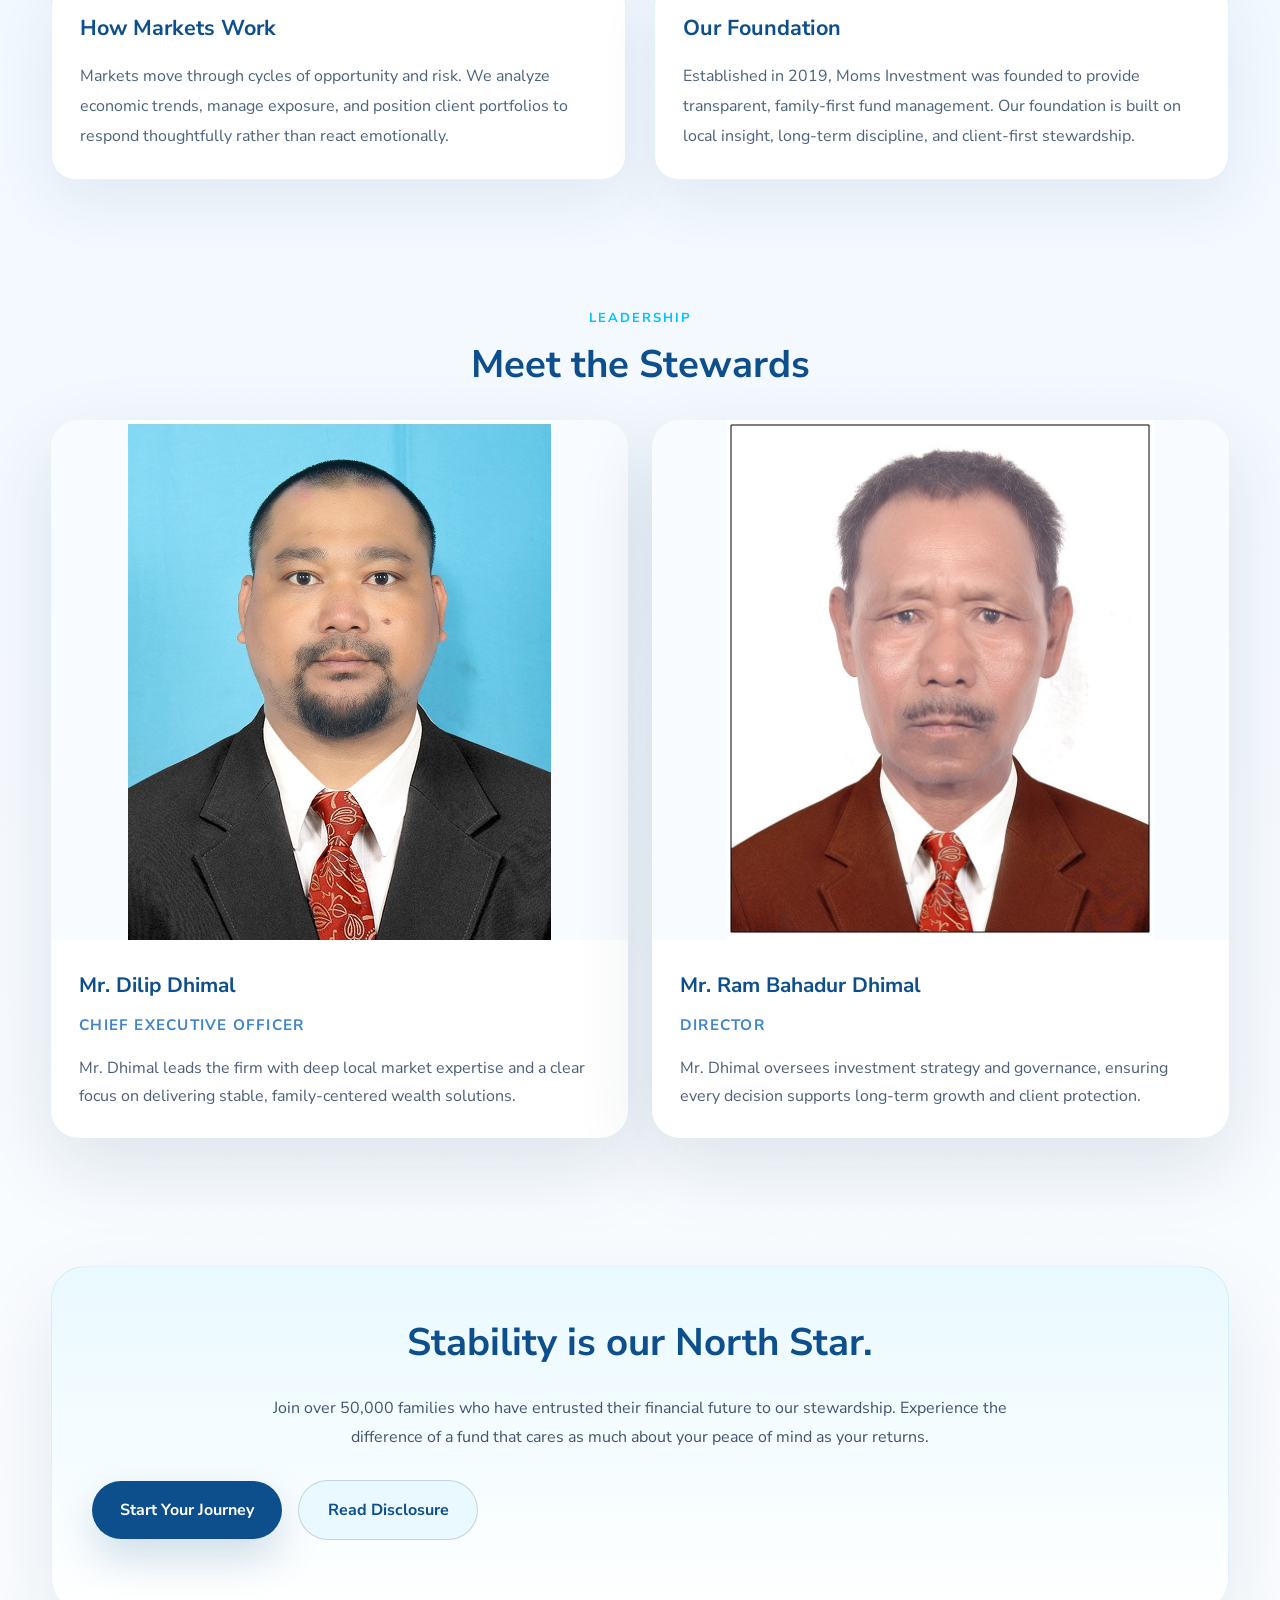
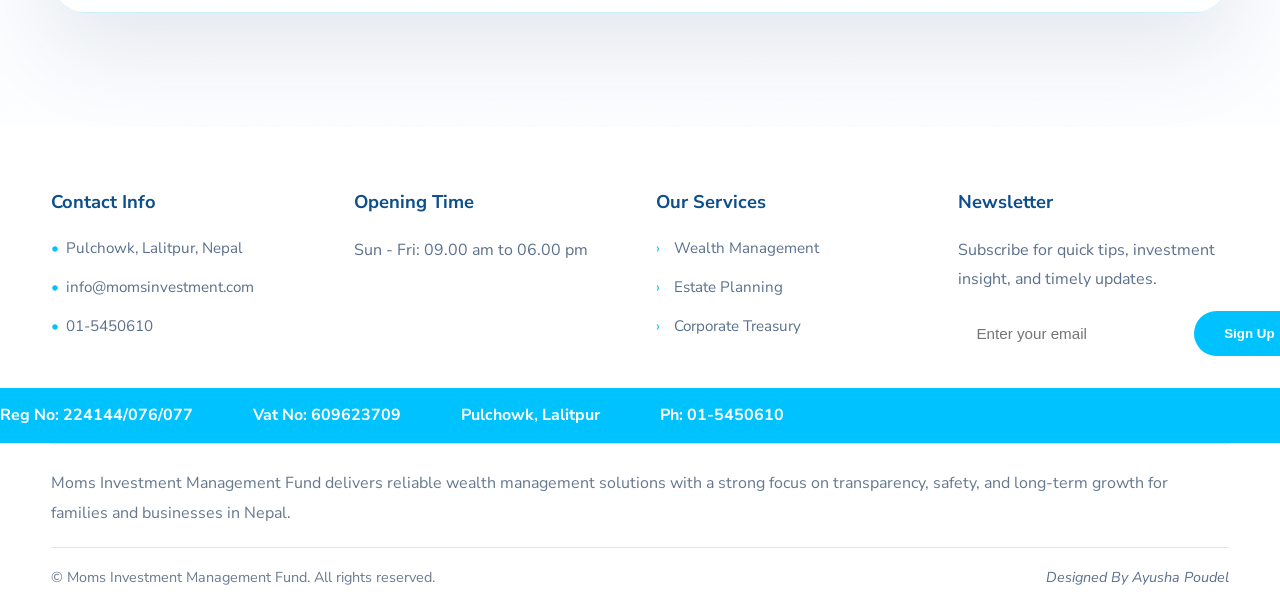
==== commit 1f17d7fd: "site" ====
--- a/about.html
+++ b/about.html
@@ -15,7 +15,7 @@
     <div class="topbar-info">
       <span>Reg No: 224144/076/077</span>
       <span>Vat No: 609623709</span>
-      <span>Pulchowk, Lalitpur - Ph: 01-5450610</span>
+      <span>Pulchowk, Lalitpur · Ph: 01-5450610</span>
     </div>
 
     <div class="container topbar-inner">
@@ -28,9 +28,9 @@
 
       <nav class="topbar-nav">
         <a href="index.html">Home</a>
-        <a href="services.html">Funds</a>
-        <a href="#">Market Insights</a>
         <a href="about.html">About Us</a>
+        <a href="services.html">Services</a>
+        <a href="team.html">Meet The Team</a>
         <a href="contact.html">Contact Us</a>
       </nav>
     </div>
@@ -41,7 +41,7 @@
       <div class="container hero-inner">
         <div class="hero-copy">
           <span class="hero-kicker">Trusted since 2019</span>
-          <h1>From disciplined fund management to secure family wealth solutions.</h1>
+          <h3>From disciplined fund management to secure family wealth solutions.</h3>
           <p class="hero-text">Founded in 2019, Moms Investment started with a simple purpose: to help families and businesses preserve capital, build long-term wealth, and navigate financial markets with confidence.</p>
           <div class="hero-actions-right">
             <a href="contact.html" class="button button-primary">Speak to an Advisor</a>
@@ -50,7 +50,7 @@
         </div>
 
         <aside class="hero-media">
-          <img src="images/about image.jpg" alt="About Moms Investment" />
+          <img src="images/Image2.jpg" alt="About Moms Investment" />
         </aside>
       </div>
     </section>
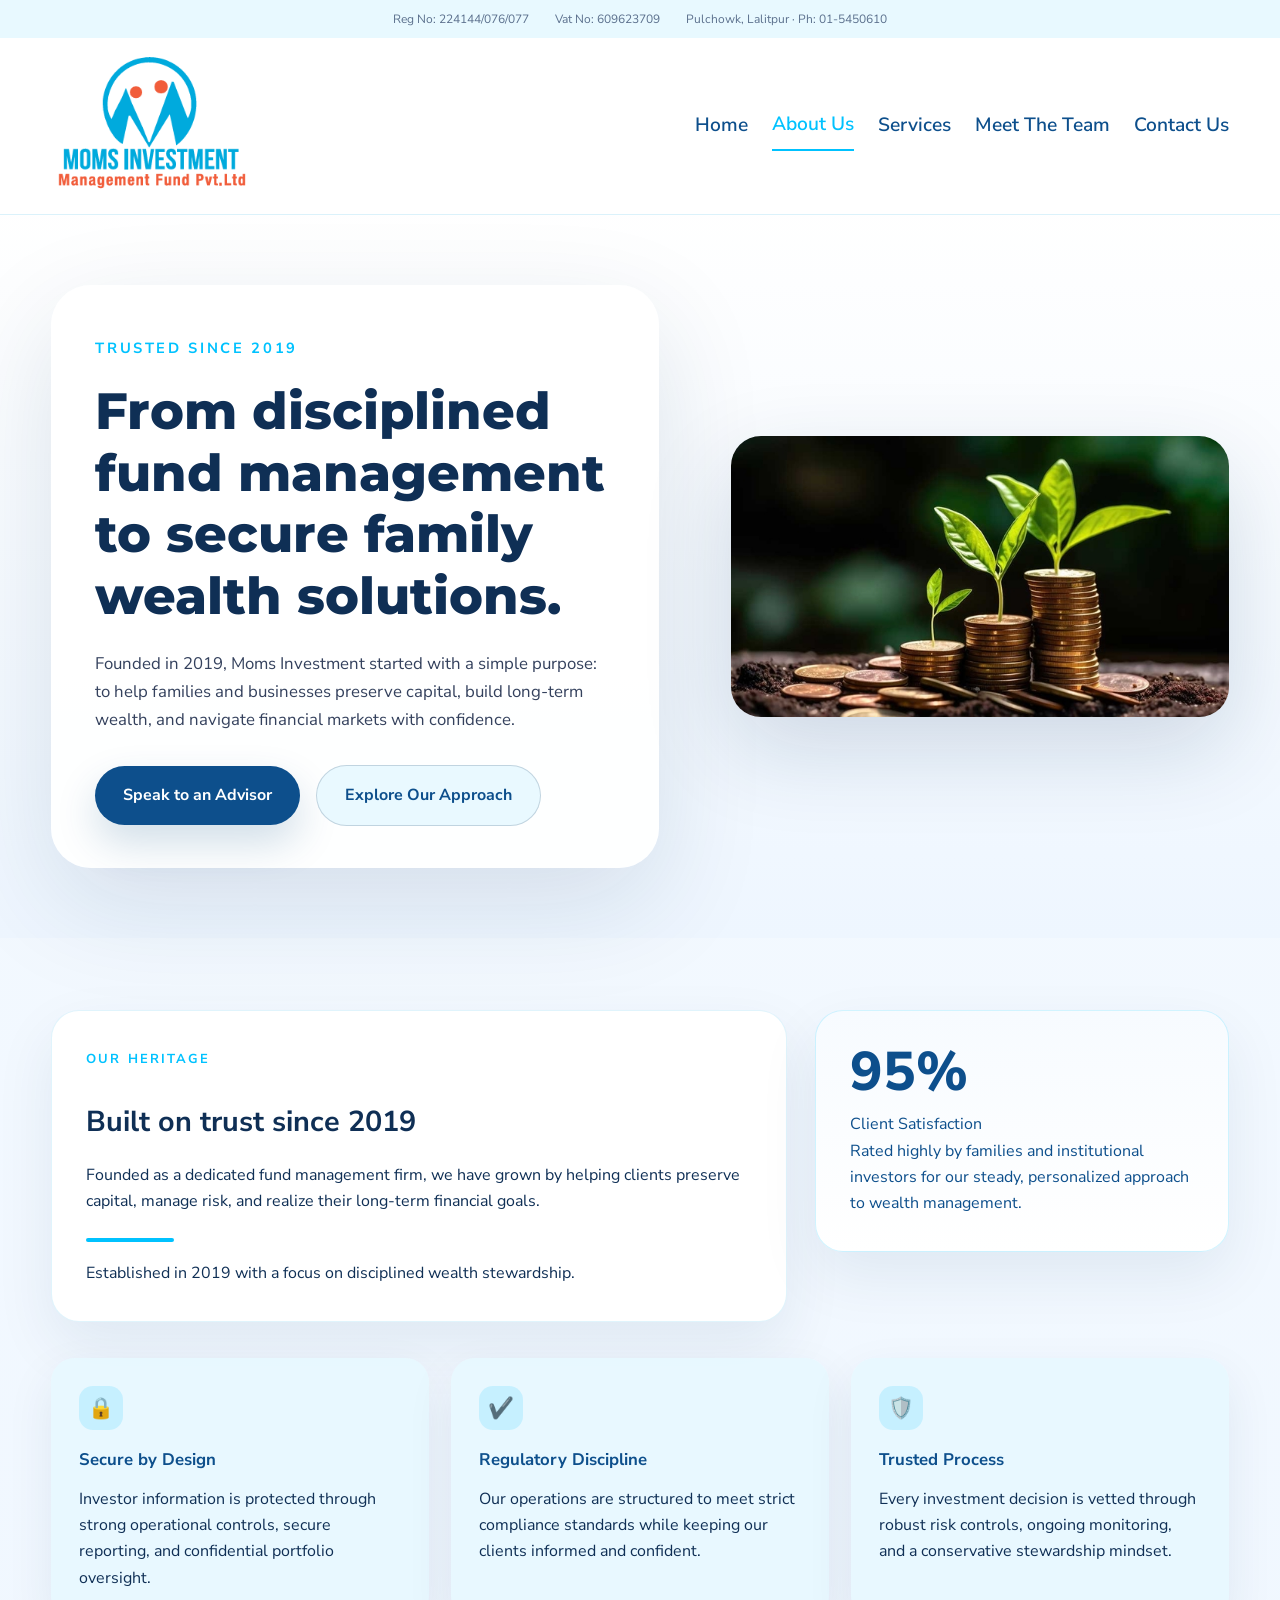
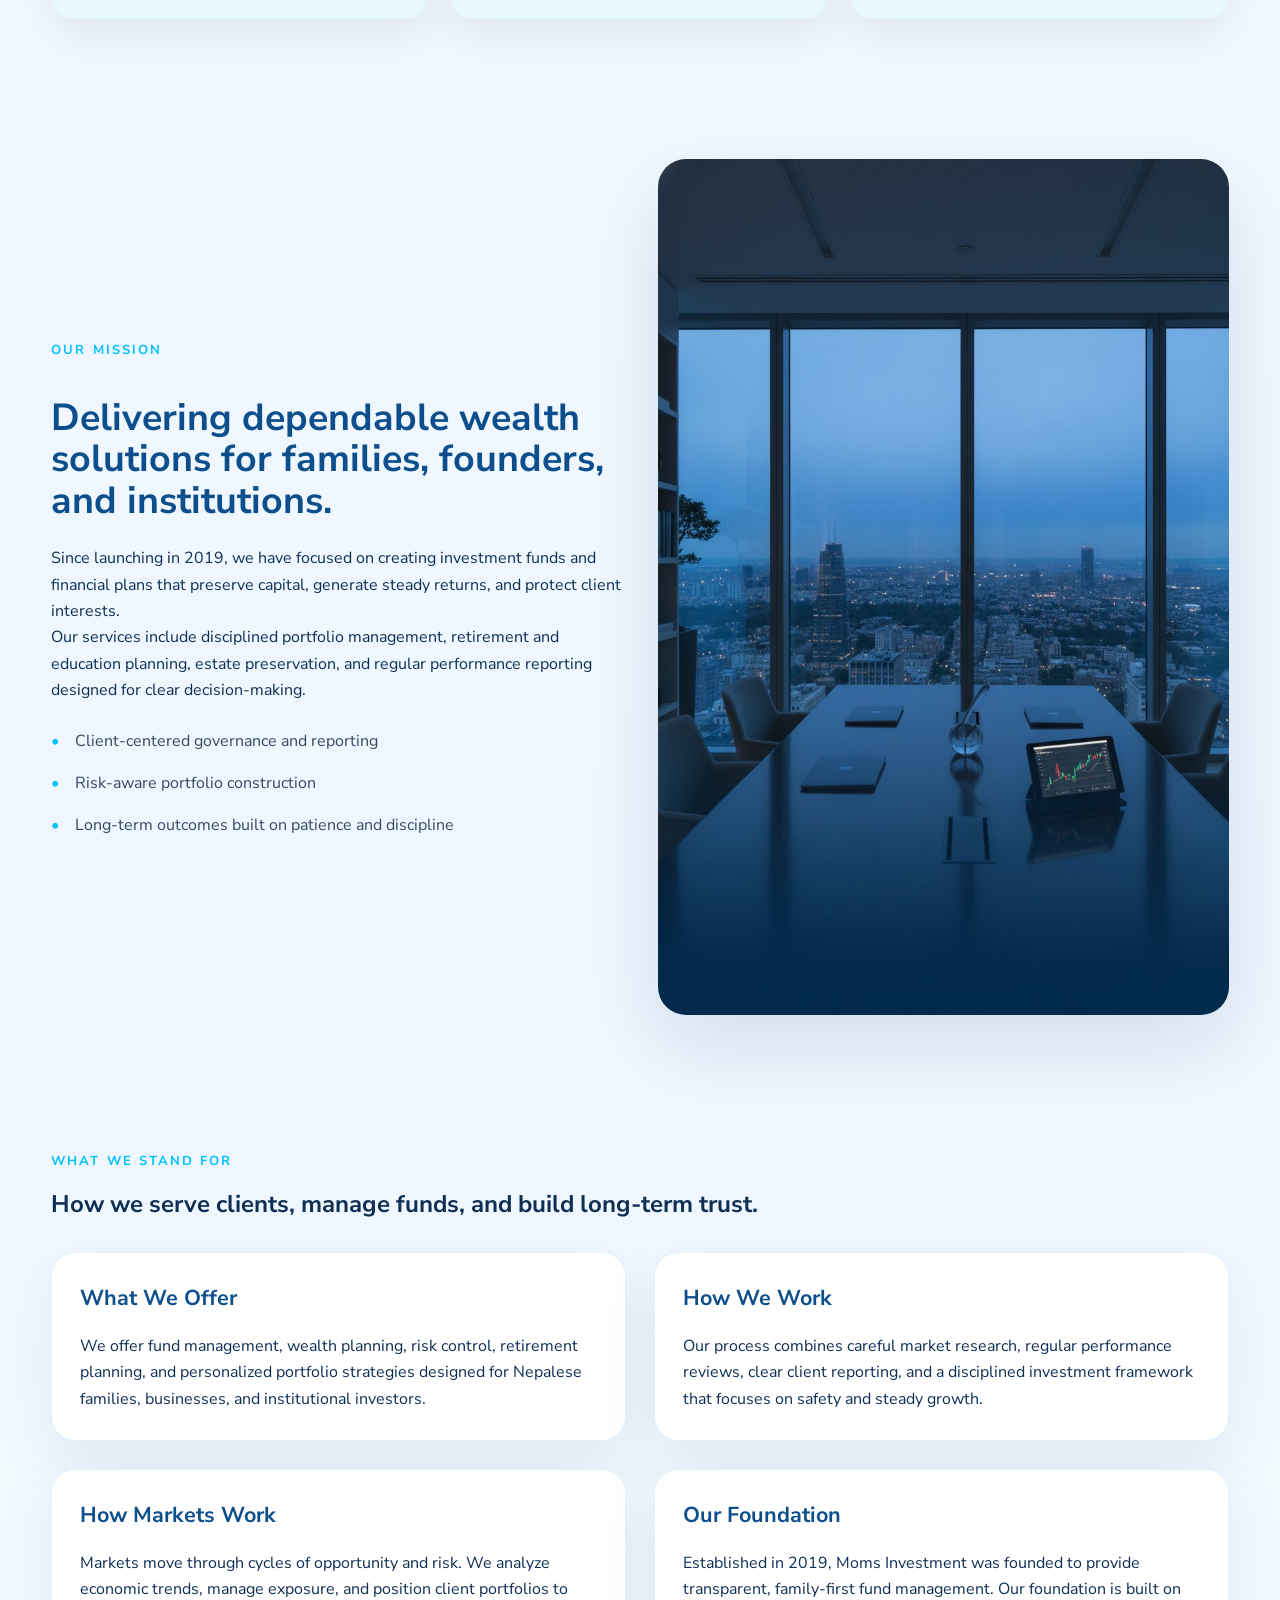
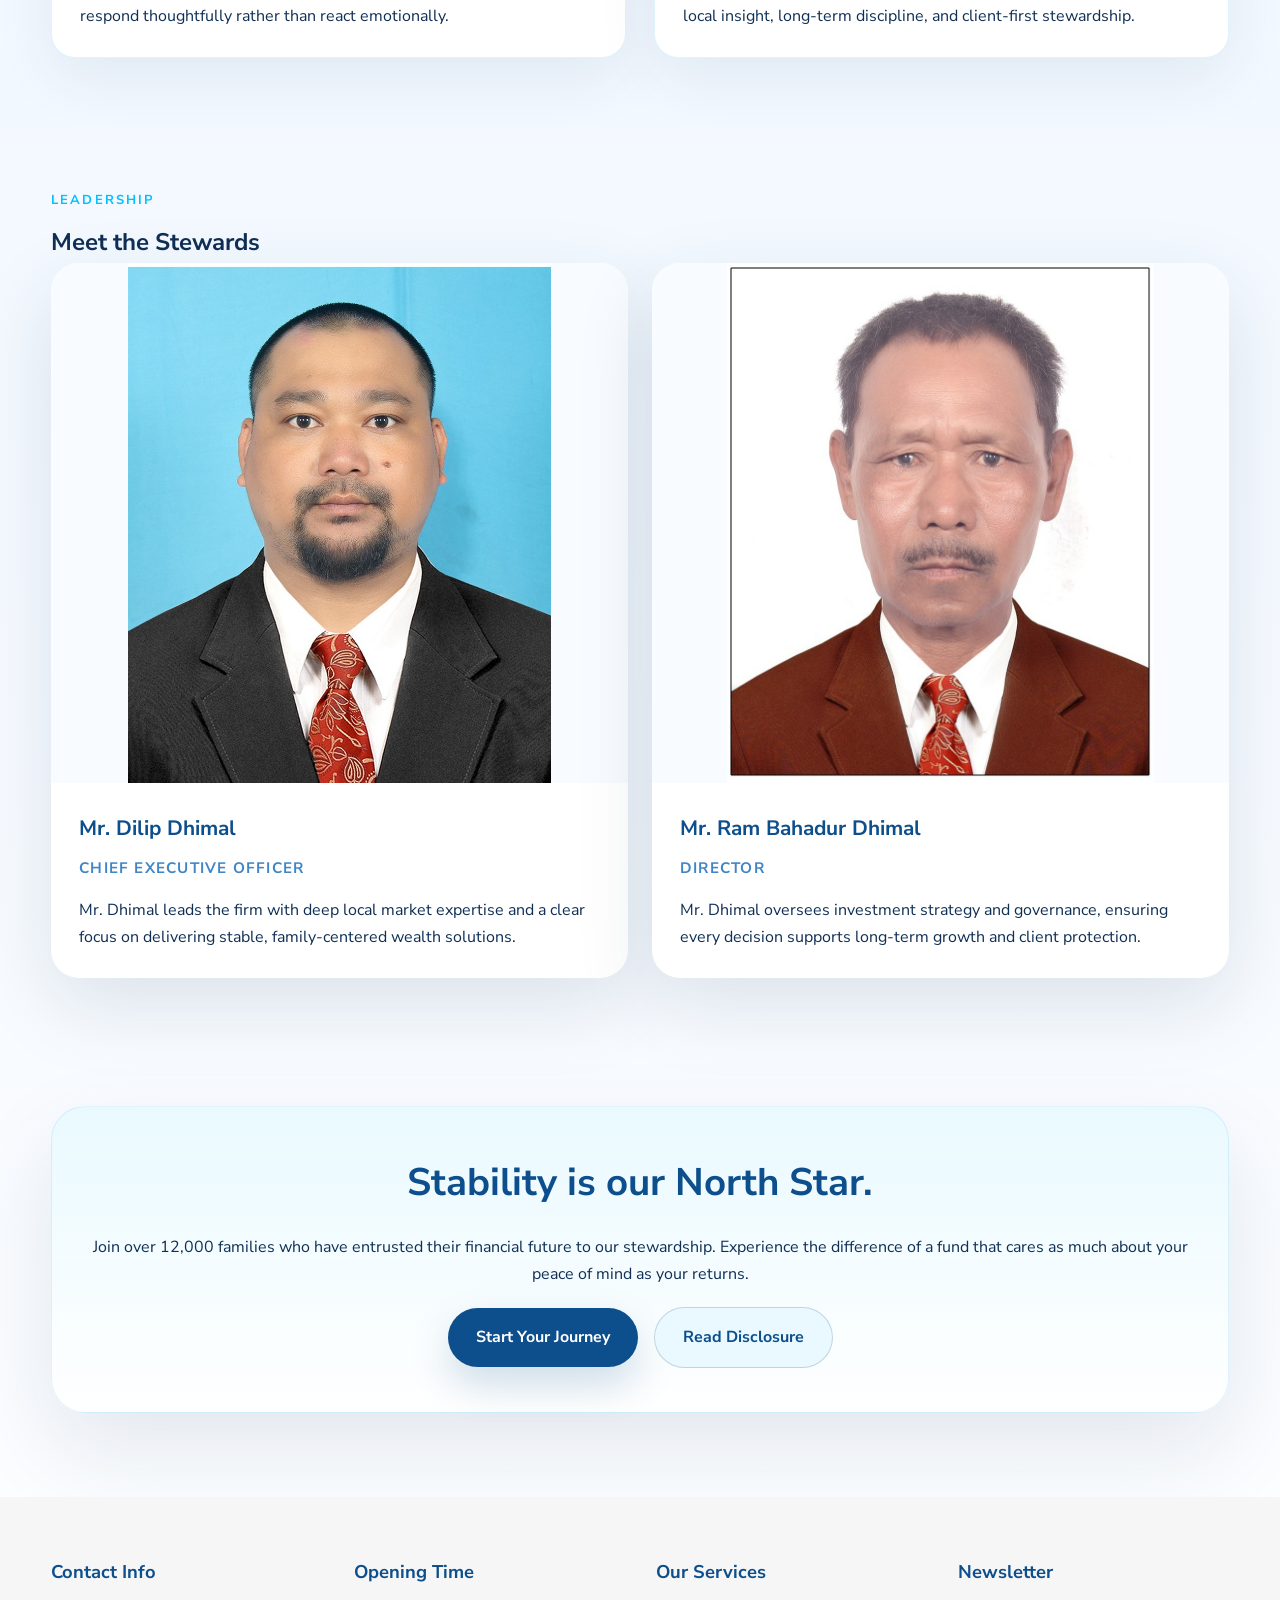
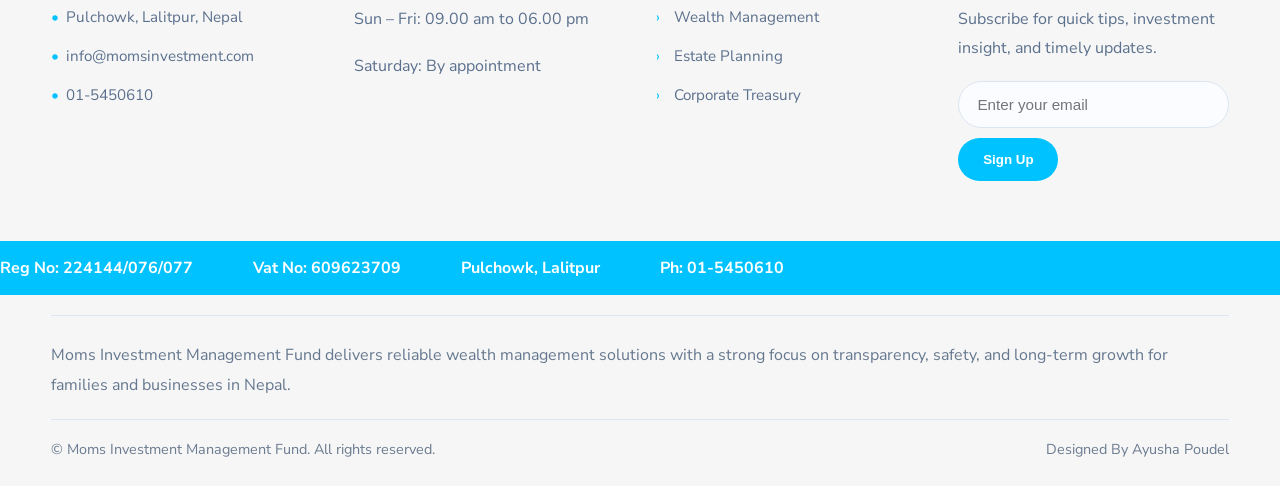
==== commit efd1cd8e: "changes in all pages and make responsive" ====
--- a/about.html
+++ b/about.html
@@ -2,247 +2,1007 @@
 <html lang="en">
 <head>
   <meta charset="UTF-8" />
-  <meta name="viewport" content="width=device-width, initial-scale=1.0" />
+  <meta name="viewport" content="width=device-width, initial-scale=1.0, viewport-fit=cover" />
   <title>About Us | Moms Investment Management Fund Pvt. Ltd.</title>
   <meta name="description" content="About Moms Investment Management Fund - leadership, heritage, and institutional-grade wealth stewardship." />
   <link rel="preconnect" href="https://fonts.googleapis.com">
+  <link rel="shortcut icon" href="images/logo.png" type="image/x-icon">
+</head>
   <link rel="preconnect" href="https://fonts.gstatic.com" crossorigin>
-  <link href="https://fonts.googleapis.com/css2?family=Montserrat:wght@600;700;800&family=Nunito+Sans:wght@400;500;600;700&display=swap" rel="stylesheet">
-  <link rel="stylesheet" href="css/style.css" />
+  <link href="https://fonts.googleapis.com/css2?family=Montserrat:wght@600;700;800&family=Nunito+Sans:wght@400;500;600;700;800&display=swap" rel="stylesheet">
+  <!-- Font Awesome 6 (optional for icons) -->
+  <link rel="stylesheet" href="https://cdnjs.cloudflare.com/ajax/libs/font-awesome/6.0.0-beta3/css/all.min.css">
+  <style>
+    /* ===== RESET & BASE ===== */
+    * {
+      box-sizing: border-box;
+      margin: 0;
+      padding: 0;
+    }
+
+    body {
+      font-family: 'Nunito Sans', sans-serif;
+      background: linear-gradient(180deg, #f5faff 0%, #eef6ff 48%, #ffffff 100%);
+      color: #0f2f55;
+      line-height: 1.65;
+      overflow-x: hidden;
+    }
+
+    :root {
+      color-scheme: light;
+      --brand-blue: #00c2ff;
+      --brand-navy: #0d4f8c;
+      --brand-soft: #e8f9ff;
+      --brand-muted: #5b708d;
+      --brand-orange: #ff7f2e;
+      --surface: #ffffff;
+      --surface-soft: #f3f9ff;
+      --accent-surface: #d9fee5;
+    }
+
+    a {
+      text-decoration: none;
+      color: inherit;
+    }
+
+    .container {
+      width: min(1180px, 92%);
+      margin: 0 auto;
+    }
+
+    /* Buttons */
+    .button {
+      display: inline-flex;
+      align-items: center;
+      justify-content: center;
+      border-radius: 999px;
+      font-weight: 700;
+      transition: all .25s ease;
+      text-decoration: none;
+      cursor: pointer;
+      border: none;
+    }
+
+    .button-primary {
+      background: var(--brand-navy);
+      color: #fff;
+      padding: 16px 28px;
+      box-shadow: 0 18px 40px rgba(0, 72, 126, .18);
+    }
+
+    .button-primary:hover {
+      transform: translateY(-1px);
+      box-shadow: 0 20px 44px rgba(0, 72, 126, .22);
+    }
+
+    .button-outline {
+      border: 1px solid rgba(13, 47, 86, .18);
+      background: rgba(232, 249, 255, .95);
+      color: var(--brand-navy);
+      padding: 16px 28px;
+    }
+
+    .button-outline:hover {
+      background: rgba(232, 249, 255, 1);
+    }
+
+    /* ===== HEADER (identical to homepage with hamburger/X) ===== */
+    .topbar {
+      background: rgba(255, 255, 255, 0.98);
+      border-bottom: 1px solid rgba(0, 164, 228, .14);
+      position: sticky;
+      top: 0;
+      z-index: 100;
+      backdrop-filter: blur(10px);
+    }
+
+    .topbar-info {
+      display: flex;
+      justify-content: center;
+      gap: 26px;
+      padding: 10px 0 8px;
+      font-size: 12px;
+      color: var(--brand-muted);
+      background: var(--brand-soft);
+      flex-wrap: wrap;
+      row-gap: 6px;
+    }
+
+    .topbar-info span {
+      white-space: nowrap;
+    }
+
+    .topbar-inner {
+      display: flex;
+      align-items: center;
+      justify-content: space-between;
+      gap: 30px;
+      padding: 16px 0;
+      flex-wrap: wrap;
+    }
+
+    .brand {
+      display: flex;
+      align-items: center;
+      gap: 12px;
+      flex-wrap: wrap;
+    }
+
+    .brand-logo {
+      width: 200px;
+      height: auto;
+      display: block;
+    }
+
+    .brand-text {
+      display: flex;
+      flex-direction: column;
+    }
+
+    .brand-name {
+      font-size: 18px;
+      font-weight: 900;
+      letter-spacing: .08em;
+      text-transform: uppercase;
+      color: var(--brand-blue);
+      white-space: normal;
+      line-height: 1.2;
+    }
+
+    .topbar-nav {
+      display: flex;
+      flex-wrap: wrap;
+      gap: 24px;
+      align-items: center;
+    }
+
+    .topbar-nav a {
+      color: var(--brand-navy);
+      font-weight: 600;
+      font-size: 1.2rem;
+      padding: 8px 0;
+      transition: color 0.2s ease;
+      position: relative;
+    }
+
+    .topbar-nav a:hover {
+      color: var(--brand-blue);
+    }
+
+    .topbar-nav a::after {
+      content: '';
+      position: absolute;
+      bottom: 0;
+      left: 0;
+      width: 0;
+      height: 2px;
+      background: var(--brand-blue);
+      transition: width 0.25s ease;
+    }
+
+    .topbar-nav a:hover::after {
+      width: 100%;
+    }
+
+    .topbar-nav a.active {
+      color: var(--brand-blue);
+      border-bottom: 2px solid var(--brand-blue);
+    }
+    .topbar-nav a.active::after {
+      display: none;
+    }
+
+    .mobile-menu-btn {
+      display: none;
+      background: none;
+      border: none;
+      cursor: pointer;
+      width: 40px;
+      height: 40px;
+      position: relative;
+      z-index: 200;
+      flex-shrink: 0;
+    }
+
+    .mobile-menu-btn span {
+      display: block;
+      width: 25px;
+      height: 2px;
+      background: var(--brand-navy);
+      margin: 6px auto;
+      transition: all 0.3s ease;
+      border-radius: 2px;
+    }
+
+    .mobile-menu-btn.open span:nth-child(1) {
+      transform: translateY(8px) rotate(45deg);
+    }
+    .mobile-menu-btn.open span:nth-child(2) {
+      opacity: 0;
+    }
+    .mobile-menu-btn.open span:nth-child(3) {
+      transform: translateY(-8px) rotate(-45deg);
+    }
+
+    .mobile-nav-container {
+      display: none;
+      position: fixed;
+      top: 0;
+      left: 0;
+      width: 100%;
+      height: 100vh;
+      background: rgba(255, 255, 255, 0.98);
+      backdrop-filter: blur(16px);
+      z-index: 150;
+      flex-direction: column;
+      justify-content: center;
+      align-items: center;
+      gap: 2rem;
+      padding: 2rem;
+      transform: translateX(100%);
+      transition: transform 0.3s ease;
+    }
+
+    .mobile-nav-container.open {
+      transform: translateX(0);
+      display: flex;
+    }
+
+    .mobile-nav-container a {
+      font-size: 1.5rem;
+      font-weight: 600;
+      color: var(--brand-navy);
+      padding: 12px;
+      text-align: center;
+      width: 100%;
+      border-bottom: 1px solid rgba(0, 164, 228, 0.2);
+      transition: color 0.2s;
+    }
+
+    .mobile-nav-container a:hover {
+      color: var(--brand-blue);
+    }
+
+    .mobile-nav-container .mobile-cta {
+      margin-top: 20px;
+    }
+
+    @media (max-width: 768px) {
+      .topbar-nav {
+        display: none;
+      }
+      .mobile-menu-btn {
+        display: block;
+      }
+      .topbar-inner {
+        flex-wrap: nowrap;
+        justify-content: space-between;
+        align-items: center;
+      }
+      .brand {
+        flex-direction: column;
+        align-items: flex-start;
+        gap: 6px;
+      }
+      .brand-logo {
+        width: 165px;
+      }
+      .brand-name {
+        font-size: 14px;
+        letter-spacing: 0.05em;
+        max-width: 180px;
+      }
+      .brand-text {
+        text-align: left;
+      }
+    }
+
+    /* ===== ABOUT PAGE SPECIFIC STYLES ===== */
+    .hero.hero-full.about-hero {
+      background: linear-gradient(180deg, rgba(255, 255, 255, 0.96) 0%, rgba(238, 246, 255, 1) 100%);
+      padding: 70px 0 70px;
+      min-height: auto;
+    }
+
+    .hero.hero-full .hero-inner {
+      display: flex;
+      flex-direction: column;
+      gap: 2rem;
+    }
+
+    @media (min-width: 992px) {
+      .hero.hero-full .hero-inner {
+        display: grid;
+        grid-template-columns: 1.1fr 0.9fr;
+        gap: 72px;
+        align-items: center;
+      }
+    }
+
+    .hero-copy {
+      background: rgba(255, 255, 255, 0.96);
+      padding: 50px 44px 42px;
+      border-radius: 40px;
+      box-shadow: 0 36px 110px rgba(15, 47, 86, .12);
+    }
+
+    .hero-kicker {
+      display: inline-flex;
+      margin-bottom: 20px;
+      color: var(--brand-blue);
+      font-weight: 700;
+      letter-spacing: .18em;
+      text-transform: uppercase;
+      font-size: .92rem;
+    }
+
+    .hero-copy h3 {
+      font-family: 'Montserrat', sans-serif;
+      font-size: clamp(2rem, 4vw, 3.2rem);
+      line-height: 1.2;
+      margin-bottom: 24px;
+      color: #0f2f55;
+      font-weight: 800;
+    }
+
+    .hero-text {
+      font-size: 1.05rem;
+      color: #34415d;
+      margin-bottom: 32px;
+    }
+
+    .hero-actions-right {
+      display: flex;
+      flex-wrap: wrap;
+      align-items: center;
+      gap: 16px;
+    }
+
+    .hero-media img {
+      width: 100%;
+      border-radius: 30px;
+      display: block;
+      object-fit: cover;
+      box-shadow: 0 32px 90px rgba(15, 47, 86, .16);
+    }
+
+    /* About Overview */
+    .about-overview {
+      padding: 72px 0;
+    }
+
+    .about-grid {
+      display: grid;
+      grid-template-columns: 1.6fr 0.9fr;
+      gap: 28px;
+      align-items: start;
+      margin-bottom: 36px;
+    }
+
+    .about-card {
+      background: #ffffff;
+      border-radius: 28px;
+      padding: 34px;
+      box-shadow: 0 24px 60px rgba(15, 47, 86, .08);
+      border: 1px solid rgba(0, 164, 228, .12);
+    }
+
+    .about-card--blue {
+      background: linear-gradient(180deg, #f7fbff, #ffffff);
+      color: var(--brand-navy);
+      border-color: rgba(0, 194, 255, .18);
+    }
+
+    .about-card--blue .about-stat {
+      font-size: 3.4rem;
+      line-height: 1;
+      font-weight: 800;
+      margin-bottom: 12px;
+    }
+
+    .about-card-line {
+      width: 88px;
+      height: 4px;
+      background: var(--brand-blue);
+      border-radius: 999px;
+      margin: 24px 0 18px;
+    }
+
+    .section-kicker {
+      font-size: 13px;
+      font-weight: 700;
+      letter-spacing: .16em;
+      color: var(--brand-blue);
+      margin-bottom: 12px;
+      text-transform: uppercase;
+      display: inline-block;
+    }
+
+    .about-features {
+      display: grid;
+      grid-template-columns: repeat(3, minmax(0, 1fr));
+      gap: 22px;
+      margin-top: 30px;
+    }
+
+    .feature-box {
+      background: rgba(232, 249, 255, .92);
+      border-radius: 24px;
+      padding: 28px;
+      box-shadow: 0 18px 48px rgba(15, 47, 86, .08);
+    }
+
+    .feature-box .feature-icon {
+      width: 44px;
+      height: 44px;
+      display: grid;
+      place-items: center;
+      border-radius: 14px;
+      background: rgba(0, 194, 255, .15);
+      color: var(--brand-blue);
+      font-size: 1.3rem;
+      margin-bottom: 16px;
+    }
+
+    .feature-box h3 {
+      margin-bottom: 12px;
+      font-size: 1.05rem;
+      color: var(--brand-navy);
+    }
+
+    /* About Mission */
+    .about-mission {
+      padding: 68px 0;
+    }
+
+    .about-mission-grid {
+      display: grid;
+      grid-template-columns: 1fr 1fr;
+      gap: 36px;
+      align-items: center;
+    }
+
+    .mission-copy h2 {
+      font-size: 2.35rem;
+      line-height: 1.1;
+      margin: 24px 0 24px;
+      color: var(--brand-navy);
+    }
+
+    .about-mission-list {
+      list-style: none;
+      margin-top: 24px;
+      display: grid;
+      gap: 16px;
+    }
+
+    .about-mission-list li {
+      padding-left: 24px;
+      position: relative;
+      color: #364963;
+    }
+
+    .about-mission-list li::before {
+      content: '•';
+      position: absolute;
+      left: 0;
+      top: 0;
+      color: var(--brand-blue);
+    }
+
+    .about-photo img {
+      width: 100%;
+      border-radius: 28px;
+      display: block;
+      box-shadow: 0 30px 80px rgba(15, 47, 86, .12);
+    }
+
+    /* About Details */
+    .about-details {
+      padding: 64px 0;
+    }
+
+    .about-detail-grid {
+      display: grid;
+      grid-template-columns: repeat(2, minmax(0, 1fr));
+      gap: 28px;
+      margin-top: 28px;
+    }
+
+    .about-detail-card {
+      background: #ffffff;
+      border-radius: 24px;
+      padding: 28px;
+      box-shadow: 0 20px 60px rgba(15, 47, 86, .08);
+      border: 1px solid rgba(0, 164, 228, .12);
+    }
+
+    .about-detail-card h3 {
+      font-size: 1.35rem;
+      margin-bottom: 16px;
+      color: var(--brand-navy);
+    }
+
+    /* Leadership */
+    .leadership-section {
+      padding: 64px 0;
+    }
+
+    .leadership-grid {
+      display: grid;
+      grid-template-columns: repeat(2, 1fr);
+      gap: 24px;
+    }
+
+    .team-card {
+      background: #ffffff;
+      border-radius: 28px;
+      overflow: hidden;
+      box-shadow: 0 28px 80px rgba(15, 47, 86, .12);
+      transition: transform .25s ease, box-shadow .25s ease;
+      display: flex;
+      flex-direction: column;
+    }
+
+    .team-card:hover {
+      transform: translateY(-6px);
+      box-shadow: 0 36px 100px rgba(15, 47, 86, .16);
+    }
+
+    .team-card img {
+      width: 100%;
+      max-height: 520px;
+      object-fit: contain;
+      object-position: center top;
+      display: block;
+      background: #f8fbff;
+    }
+
+    .team-card-body {
+      padding: 28px;
+    }
+
+    .team-card-body h3 {
+      margin-bottom: 10px;
+      font-size: 1.3rem;
+      color: var(--brand-navy);
+    }
+
+    .team-role {
+      display: inline-flex;
+      margin-bottom: 16px;
+      font-size: .95rem;
+      color: #4086c6;
+      font-weight: 700;
+      letter-spacing: .08em;
+      text-transform: uppercase;
+    }
+
+    /* About CTA */
+    .about-cta {
+      padding: 64px 0 84px;
+    }
+
+    .about-cta-card {
+      background: linear-gradient(180deg, rgba(232, 249, 255, .95), rgba(255, 255, 255, .96));
+      border: 1px solid rgba(0, 164, 228, .12);
+      border-radius: 34px;
+      padding: 44px 40px;
+      text-align: center;
+      box-shadow: 0 36px 90px rgba(15, 47, 86, .1);
+    }
+
+    .about-cta-card h2 {
+      font-size: 2.4rem;
+      color: var(--brand-navy);
+      margin-bottom: 20px;
+    }
+
+    /* Footer (same as universal) */
+    .footer {
+      background: #f6f6f6;
+      color: #0f2f55;
+      padding: 60px 0 24px;
+      margin-top: 0;
+    }
+    .footer-grid {
+      display: grid;
+      grid-template-columns: repeat(4, minmax(0, 1fr));
+      gap: 32px;
+      padding-bottom: 32px;
+    }
+    .footer h4 {
+      margin-bottom: 18px;
+      color: var(--brand-navy);
+      font-size: 1.15rem;
+    }
+    .footer-contact, .footer-services {
+      list-style: none;
+      padding: 0;
+      margin: 0;
+    }
+    .footer-contact li, .footer-services li {
+      margin-bottom: 14px;
+      color: #5b708d;
+      font-size: .95rem;
+    }
+    .footer-contact li::before {
+      content: '•';
+      display: inline-block;
+      width: 1em;
+      color: var(--brand-blue);
+    }
+    .footer-services li {
+      position: relative;
+      padding-left: 18px;
+    }
+    .footer-services li::before {
+      content: '›';
+      position: absolute;
+      left: 0;
+      color: var(--brand-blue);
+    }
+    .footer-col p {
+      color: #5b708d;
+      line-height: 1.8;
+      margin-bottom: 18px;
+    }
+    .footer-newsletter {
+      display: flex;
+      gap: 10px;
+      flex-wrap: wrap;
+    }
+    .footer-newsletter input {
+      flex: 1;
+      padding: 14px 18px;
+      border-radius: 999px;
+      border: 1px solid #dce5ef;
+      outline: none;
+      font-size: .95rem;
+      background: #fafcff;
+    }
+    .footer-newsletter button {
+      border: 0;
+      border-radius: 999px;
+      min-width: 100px;
+      padding: 14px 20px;
+      background: var(--brand-blue);
+      color: #fff;
+      font-weight: 700;
+      cursor: pointer;
+    }
+    .footer-marquee {
+      overflow: hidden;
+      background: var(--brand-blue);
+      margin: 28px 0 20px;
+    }
+    .marquee-track {
+      display: flex;
+      animation: scroll 18s linear infinite;
+      padding: 14px 0;
+    }
+    .marquee-group {
+      display: flex;
+      gap: 60px;
+      align-items: center;
+      min-width: 100%;
+    }
+    .marquee-group span {
+      color: #fff;
+      white-space: nowrap;
+      font-weight: 700;
+    }
+    @keyframes scroll {
+      0% { transform: translateX(0); }
+      100% { transform: translateX(-50%); }
+    }
+    .footer-note {
+      border-top: 1px solid #dbe6f0;
+      padding-top: 24px;
+      margin-bottom: 18px;
+    }
+    .footer-note p {
+      margin: 0;
+      color: #66788f;
+      line-height: 1.9;
+    }
+    .footer-bottom {
+      display: flex;
+      justify-content: space-between;
+      align-items: center;
+      gap: 12px;
+      color: #6b7b90;
+      font-size: .9rem;
+      border-top: 1px solid #dbe6f0;
+      padding-top: 18px;
+      flex-wrap: wrap;
+    }
+
+    @media (max-width: 992px) {
+      .about-grid, .about-features, .leadership-grid, .about-mission-grid {
+        grid-template-columns: 1fr;
+      }
+      .about-detail-grid {
+        grid-template-columns: 1fr;
+      }
+      .footer-grid {
+        grid-template-columns: 1fr 1fr;
+      }
+    }
+    @media (max-width: 640px) {
+      .footer-grid {
+        grid-template-columns: 1fr;
+      }
+      .hero-copy {
+        padding: 32px 24px;
+      }
+      .about-cta-card {
+        padding: 32px 20px;
+      }
+      .about-cta-card h2 {
+        font-size: 1.8rem;
+      }
+    }
+    .toast-msg {
+      position: fixed;
+      bottom: 24px;
+      left: 50%;
+      transform: translateX(-50%);
+      background: #0d4f8c;
+      color: white;
+      padding: 12px 28px;
+      border-radius: 60px;
+      font-weight: 600;
+      z-index: 1000;
+      opacity: 0;
+      transition: opacity 0.2s ease;
+      pointer-events: none;
+    }
+  </style>
 </head>
 <body>
-  <header class="topbar">
-    <div class="topbar-info">
-      <span>Reg No: 224144/076/077</span>
-      <span>Vat No: 609623709</span>
-      <span>Pulchowk, Lalitpur · Ph: 01-5450610</span>
+
+<header class="topbar">
+  <div class="topbar-info">
+    <span>Reg No: 224144/076/077</span>
+    <span>Vat No: 609623709</span>
+    <span>Pulchowk, Lalitpur · Ph: 01-5450610</span>
+  </div>
+  <div class="container topbar-inner">
+    <a href="" class="brand">
+      <img class="brand-logo" src="images/logo.png" alt="Moms Investment Logo">
+      <div class="brand-text">
+        <!-- <span class="brand-name">MOMS INVESTMENT MANAGEMENT FUND PVT.LTD</span> -->
+      </div>
+    </a>
+    <nav class="topbar-nav">
+      <a href="index.html">Home</a>
+      <a href="about.html" class="active">About Us</a>
+      <a href="services.html">Services</a>
+      <a href="meet_the_team.html">Meet The Team</a>
+      <a href="contact.html">Contact Us</a>
+    </nav>
+    <button class="mobile-menu-btn" id="mobileMenuBtn" aria-label="Menu">
+      <span></span>
+      <span></span>
+      <span></span>
+    </button>
+  </div>
+  <div class="mobile-nav-container" id="mobileNavContainer">
+    <a href="index.html">Home</a>
+    <a href="about.html">About Us</a>
+    <a href="services.html">Services</a>
+    <a href="meet_the_team.html">Meet The Team</a>
+    <a href="contact.html">Contact Us</a>
+    <div class="mobile-cta">
+      <a class="button button-primary" href="contact.html" style="width: 100%; text-align: center; color: #ffffff;">Get in Touch</a>
     </div>
-
-    <div class="container topbar-inner">
-      <a href="index.html" class="brand">
-        <img src="images/logo.png" alt="Moms Investment logo" class="brand-logo" />
-        <div class="brand-text">
-          <span class="brand-name">MOMS INVESTMENT MANAGEMENT FUND PVT.LTD</span>
-        </div>
-      </a>
-
-      <nav class="topbar-nav">
-        <a href="index.html">Home</a>
-        <a href="about.html">About Us</a>
-        <a href="services.html">Services</a>
-        <a href="team.html">Meet The Team</a>
-        <a href="contact.html">Contact Us</a>
-      </nav>
-    </div>
-  </header>
-
-  <main>
-    <section class="hero hero-full about-hero">
-      <div class="container hero-inner">
-        <div class="hero-copy">
-          <span class="hero-kicker">Trusted since 2019</span>
-          <h3>From disciplined fund management to secure family wealth solutions.</h3>
-          <p class="hero-text">Founded in 2019, Moms Investment started with a simple purpose: to help families and businesses preserve capital, build long-term wealth, and navigate financial markets with confidence.</p>
-          <div class="hero-actions-right">
-            <a href="contact.html" class="button button-primary">Speak to an Advisor</a>
-            <a href="services.html" class="button button-outline">Explore Our Approach</a>
-          </div>
-        </div>
-
-        <aside class="hero-media">
-          <img src="images/Image2.jpg" alt="About Moms Investment" />
-        </aside>
-      </div>
-    </section>
-
-    <section class="about-overview">
-      <div class="container about-grid">
-        <article class="about-card">
-          <span class="section-kicker">OUR HERITAGE</span>
-          <h2>Built on trust since 2019</h2>
-          <p>Founded as a dedicated fund management firm, we have grown by helping clients preserve capital, manage risk, and realize their long-term financial goals.</p>
-          <div class="about-card-line"></div>
-          <p class="about-card-note">Established in 2019 with a focus on disciplined wealth stewardship.</p>
-        </article>
-
-        <article class="about-card about-card--blue">
-          <div class="about-stat">95%</div>
-          <p>Client Satisfaction</p>
-          <p>Rated highly by families and institutional investors for our steady, personalized approach to wealth management.</p>
-        </article>
-      </div>
-
-      <div class="container about-features">
-        <article class="feature-box">
-          <span class="feature-icon">🔒</span>
-          <h3>Secure by Design</h3>
-          <p>Investor information is protected through strong operational controls, secure reporting, and confidential portfolio oversight.</p>
-        </article>
-
-        <article class="feature-box">
-          <span class="feature-icon">✔️</span>
-          <h3>Regulatory Discipline</h3>
-          <p>Our operations are structured to meet strict compliance standards while keeping our clients informed and confident.</p>
-        </article>
-
-        <article class="feature-box">
-          <span class="feature-icon">🛡️</span>
-          <h3>Trusted Process</h3>
-          <p>Every investment decision is vetted through robust risk controls, ongoing monitoring, and a conservative stewardship mindset.</p>
-        </article>
-      </div>
-    </section>
-
-    <section class="about-mission">
-      <div class="container about-mission-grid">
-        <div class="mission-copy">
-          <span class="section-kicker">OUR MISSION</span>
-          <h2>Delivering dependable wealth solutions for families, founders, and institutions.</h2>
-          <p>Since launching in 2019, we have focused on creating investment funds and financial plans that preserve capital, generate steady returns, and protect client interests.</p>
-          <p>Our services include disciplined portfolio management, retirement and education planning, estate preservation, and regular performance reporting designed for clear decision-making.</p>
-          <ul class="about-mission-list">
-            <li>Client-centered governance and reporting</li>
-            <li>Risk-aware portfolio construction</li>
-            <li>Long-term outcomes built on patience and discipline</li>
-          </ul>
-        </div>
-
-        <div class="about-photo">
-          <img src="images/about image.jpg" alt="About Moms Investment" />
+  </div>
+</header>
+
+<main>
+  <section class="hero hero-full about-hero">
+    <div class="container hero-inner">
+      <div class="hero-copy">
+        <span class="hero-kicker">Trusted since 2019</span>
+        <h3>From disciplined fund management to secure family wealth solutions.</h3>
+        <p class="hero-text">Founded in 2019, Moms Investment started with a simple purpose: to help families and businesses preserve capital, build long-term wealth, and navigate financial markets with confidence.</p>
+        <div class="hero-actions-right">
+          <a href="contact.html" class="button button-primary">Speak to an Advisor</a>
+          <a href="services.html" class="button button-outline">Explore Our Approach</a>
         </div>
       </div>
-    </section>
-
-    <section class="about-details">
-      <div class="container section-head">
-        <p class="section-kicker">WHAT WE STAND FOR</p>
-        <h2>How we serve clients, manage funds, and build long-term trust.</h2>
-      </div>
-
-      <div class="container about-detail-grid">
-        <article class="about-detail-card">
-          <h3>What We Offer</h3>
-          <p>We offer fund management, wealth planning, risk control, retirement planning, and personalized portfolio strategies designed for Nepalese families, businesses, and institutional investors.</p>
-        </article>
-
-        <article class="about-detail-card">
-          <h3>How We Work</h3>
-          <p>Our process combines careful market research, regular performance reviews, clear client reporting, and a disciplined investment framework that focuses on safety and steady growth.</p>
-        </article>
-
-        <article class="about-detail-card">
-          <h3>How Markets Work</h3>
-          <p>Markets move through cycles of opportunity and risk. We analyze economic trends, manage exposure, and position client portfolios to respond thoughtfully rather than react emotionally.</p>
-        </article>
-
-        <article class="about-detail-card">
-          <h3>Our Foundation</h3>
-          <p>Established in 2019, Moms Investment was founded to provide transparent, family-first fund management. Our foundation is built on local insight, long-term discipline, and client-first stewardship.</p>
-        </article>
-      </div>
-    </section>
-
-    <section class="leadership-section">
-      <div class="container section-head">
-        <p class="section-kicker">LEADERSHIP</p>
-        <h2>Meet the Stewards</h2>
-      </div>
-
-      <div class="container leadership-grid">
-        <article class="team-card">
-          <img src="images/CEO.jpeg" alt="CEO Mr. Dilip Dhimal" />
-          <div class="team-card-body">
-            <h3>Mr. Dilip Dhimal</h3>
-            <span class="team-role">Chief Executive Officer</span>
-            <p>Mr. Dhimal leads the firm with deep local market expertise and a clear focus on delivering stable, family-centered wealth solutions.</p>
-          </div>
-        </article>
-
-        <article class="team-card">
-          <img src="images/Director.jpeg" alt="Director Mr. Ram Bahadur Dhimal" />
-          <div class="team-card-body">
-            <h3>Mr. Ram Bahadur Dhimal</h3>
-            <span class="team-role">Director</span>
-            <p>Mr. Dhimal oversees investment strategy and governance, ensuring every decision supports long-term growth and client protection.</p>
-          </div>
-        </article>
-      </div>
-    </section>
-
-    <section class="about-cta">
-      <div class="container about-cta-card">
-        <h2>Stability is our North Star.</h2>
-        <p>Join over 50,000 families who have entrusted their financial future to our stewardship. Experience the difference of a fund that cares as much about your peace of mind as your returns.</p>
-        <div class="hero-actions-right">
-          <a href="contact.html" class="button button-primary">Start Your Journey</a>
-          <a href="services.html" class="button button-outline">Read Disclosure</a>
-        </div>
-      </div>
-    </section>
-  </main>
-
-  <footer class="footer">
-    <div class="container footer-grid">
-      <div class="footer-col">
-        <h4>Contact Info</h4>
-        <ul class="footer-contact">
-          <li>Pulchowk, Lalitpur, Nepal</li>
-          <li>info@momsinvestment.com</li>
-          <li>01-5450610</li>
+      <aside class="hero-media">
+        <img src="images/Image2.jpg" alt="About Moms Investment" />
+      </aside>
+    </div>
+  </section>
+
+  <section class="about-overview">
+    <div class="container about-grid">
+      <article class="about-card">
+        <span class="section-kicker">OUR HERITAGE</span>
+        <h2 style="font-size: 1.8rem; margin: 16px 0;">Built on trust since 2019</h2>
+        <p>Founded as a dedicated fund management firm, we have grown by helping clients preserve capital, manage risk, and realize their long-term financial goals.</p>
+        <div class="about-card-line"></div>
+        <p class="about-card-note">Established in 2019 with a focus on disciplined wealth stewardship.</p>
+      </article>
+
+      <article class="about-card about-card--blue">
+        <div class="about-stat">95%</div>
+        <p>Client Satisfaction</p>
+        <p>Rated highly by families and institutional investors for our steady, personalized approach to wealth management.</p>
+      </article>
+    </div>
+
+    <div class="container about-features">
+      <article class="feature-box">
+        <span class="feature-icon">🔒</span>
+        <h3>Secure by Design</h3>
+        <p>Investor information is protected through strong operational controls, secure reporting, and confidential portfolio oversight.</p>
+      </article>
+
+      <article class="feature-box">
+        <span class="feature-icon">✔️</span>
+        <h3>Regulatory Discipline</h3>
+        <p>Our operations are structured to meet strict compliance standards while keeping our clients informed and confident.</p>
+      </article>
+
+      <article class="feature-box">
+        <span class="feature-icon">🛡️</span>
+        <h3>Trusted Process</h3>
+        <p>Every investment decision is vetted through robust risk controls, ongoing monitoring, and a conservative stewardship mindset.</p>
+      </article>
+    </div>
+  </section>
+
+  <section class="about-mission">
+    <div class="container about-mission-grid">
+      <div class="mission-copy">
+        <span class="section-kicker">OUR MISSION</span>
+        <h2>Delivering dependable wealth solutions for families, founders, and institutions.</h2>
+        <p>Since launching in 2019, we have focused on creating investment funds and financial plans that preserve capital, generate steady returns, and protect client interests.</p>
+        <p>Our services include disciplined portfolio management, retirement and education planning, estate preservation, and regular performance reporting designed for clear decision-making.</p>
+        <ul class="about-mission-list">
+          <li>Client-centered governance and reporting</li>
+          <li>Risk-aware portfolio construction</li>
+          <li>Long-term outcomes built on patience and discipline</li>
         </ul>
       </div>
-
-      <div class="footer-col">
-        <h4>Opening Time</h4>
-        <p>Sun - Fri: 09.00 am to 06.00 pm</p>
-      </div>
-
-      <div class="footer-col">
-        <h4>Our Services</h4>
-        <ul class="footer-services">
-          <li>Wealth Management</li>
-          <li>Estate Planning</li>
-          <li>Corporate Treasury</li>
-        </ul>
-      </div>
-
-      <div class="footer-col">
-        <h4>Newsletter</h4>
-        <p>Subscribe for quick tips, investment insight, and timely updates.</p>
-        <div class="newsletter footer-newsletter">
-          <input type="email" placeholder="Enter your email" />
-          <button>Sign Up</button>
-        </div>
+      <div class="about-photo">
+        <img src="images/about image.jpg" alt="About Moms Investment" />
       </div>
     </div>
-
-    <div class="footer-marquee">
-      <div class="marquee-track">
-        <div class="marquee-group">
-          <span>Reg No: 224144/076/077</span>
-          <span>Vat No: 609623709</span>
-          <span>Pulchowk, Lalitpur</span>
-          <span>Ph: 01-5450610</span>
+  </section>
+
+  <section class="about-details">
+    <div class="container section-head">
+      <p class="section-kicker">WHAT WE STAND FOR</p>
+      <h2>How we serve clients, manage funds, and build long-term trust.</h2>
+    </div>
+    <div class="container about-detail-grid">
+      <article class="about-detail-card">
+        <h3>What We Offer</h3>
+        <p>We offer fund management, wealth planning, risk control, retirement planning, and personalized portfolio strategies designed for Nepalese families, businesses, and institutional investors.</p>
+      </article>
+      <article class="about-detail-card">
+        <h3>How We Work</h3>
+        <p>Our process combines careful market research, regular performance reviews, clear client reporting, and a disciplined investment framework that focuses on safety and steady growth.</p>
+      </article>
+      <article class="about-detail-card">
+        <h3>How Markets Work</h3>
+        <p>Markets move through cycles of opportunity and risk. We analyze economic trends, manage exposure, and position client portfolios to respond thoughtfully rather than react emotionally.</p>
+      </article>
+      <article class="about-detail-card">
+        <h3>Our Foundation</h3>
+        <p>Established in 2019, Moms Investment was founded to provide transparent, family-first fund management. Our foundation is built on local insight, long-term discipline, and client-first stewardship.</p>
+      </article>
+    </div>
+  </section>
+
+  <section class="leadership-section">
+    <div class="container section-head">
+      <p class="section-kicker">LEADERSHIP</p>
+      <h2>Meet the Stewards</h2>
+    </div>
+    <div class="container leadership-grid">
+      <article class="team-card">
+        <img src="images/CEO.jpeg" alt="CEO Mr. Dilip Dhimal" />
+        <div class="team-card-body">
+          <h3>Mr. Dilip Dhimal</h3>
+          <span class="team-role">Chief Executive Officer</span>
+          <p>Mr. Dhimal leads the firm with deep local market expertise and a clear focus on delivering stable, family-centered wealth solutions.</p>
         </div>
-        <div class="marquee-group" aria-hidden="true">
-          <span>Reg No: 224144/076/077</span>
-          <span>Vat No: 609623709</span>
-          <span>Pulchowk, Lalitpur</span>
-          <span>Ph: 01-5450610</span>
+      </article>
+      <article class="team-card">
+        <img src="images/Director.jpeg" alt="Director Mr. Ram Bahadur Dhimal" />
+        <div class="team-card-body">
+          <h3>Mr. Ram Bahadur Dhimal</h3>
+          <span class="team-role">Director</span>
+          <p>Mr. Dhimal oversees investment strategy and governance, ensuring every decision supports long-term growth and client protection.</p>
         </div>
+      </article>
+    </div>
+  </section>
+
+  <section class="about-cta">
+    <div class="container about-cta-card">
+      <h2>Stability is our North Star.</h2>
+      <p>Join over 12,000 families who have entrusted their financial future to our stewardship. Experience the difference of a fund that cares as much about your peace of mind as your returns.</p>
+      <div class="hero-actions-right" style="justify-content: center; margin-top: 20px;">
+        <a href="contact.html" class="button button-primary">Start Your Journey</a>
+        <a href="services.html" class="button button-outline">Read Disclosure</a>
       </div>
     </div>
-
-    <div class="container footer-note">
-      <p>Moms Investment Management Fund delivers reliable wealth management solutions with a strong focus on transparency, safety, and long-term growth for families and businesses in Nepal.</p>
-    </div>
-
-    <div class="container footer-bottom">
-      <span>© Moms Investment Management Fund. All rights reserved.</span>
-      <span class="footer-credit">Designed By Ayusha Poudel</span>
-    </div>
-  </footer>
-
-  <script src="js/main.js"></script>
+  </section>
+</main>
+
+<footer class="footer">
+  <div class="container footer-grid">
+    <div class="footer-col"><h4>Contact Info</h4><ul class="footer-contact"><li>Pulchowk, Lalitpur, Nepal</li><li>info@momsinvestment.com</li><li>01-5450610</li></ul></div>
+    <div class="footer-col"><h4>Opening Time</h4><p>Sun – Fri: 09.00 am to 06.00 pm</p><p>Saturday: By appointment</p></div>
+    <div class="footer-col"><h4>Our Services</h4><ul class="footer-services"><li>Wealth Management</li><li>Estate Planning</li><li>Corporate Treasury</li></ul></div>
+    <div class="footer-col"><h4>Newsletter</h4><p>Subscribe for quick tips, investment insight, and timely updates.</p><div class="footer-newsletter"><input type="email" placeholder="Enter your email" id="newsletterEmail"><button id="newsletterBtn">Sign Up</button></div></div>
+  </div>
+  <div class="footer-marquee"><div class="marquee-track"><div class="marquee-group"><span>Reg No: 224144/076/077</span><span>Vat No: 609623709</span><span>Pulchowk, Lalitpur</span><span>Ph: 01-5450610</span></div><div class="marquee-group" aria-hidden="true"><span>Reg No: 224144/076/077</span><span>Vat No: 609623709</span><span>Pulchowk, Lalitpur</span><span>Ph: 01-5450610</span></div></div></div>
+  <div class="container footer-note"><p>Moms Investment Management Fund delivers reliable wealth management solutions with a strong focus on transparency, safety, and long-term growth for families and businesses in Nepal.</p></div>
+  <div class="container footer-bottom"><span>© Moms Investment Management Fund. All rights reserved.</span><span class="footer-credit">Designed By Ayusha Poudel</span></div>
+</footer>
+
+<div id="toastMsg" class="toast-msg">✨ Thanks for subscribing!</div>
+
+<script>
+  // Mobile menu toggle (Hamburger <-> X)
+  const menuBtn = document.getElementById('mobileMenuBtn');
+  const mobileNav = document.getElementById('mobileNavContainer');
+  if (menuBtn && mobileNav) {
+    menuBtn.addEventListener('click', () => {
+      mobileNav.classList.toggle('open');
+      menuBtn.classList.toggle('open');
+      document.body.style.overflow = mobileNav.classList.contains('open') ? 'hidden' : '';
+    });
+    const navLinks = mobileNav.querySelectorAll('a');
+    navLinks.forEach(link => {
+      link.addEventListener('click', () => {
+        mobileNav.classList.remove('open');
+        menuBtn.classList.remove('open');
+        document.body.style.overflow = '';
+      });
+    });
+  }
+
+  // Newsletter subscription toast
+  const toast = document.getElementById('toastMsg');
+  function showToast(msg) {
+    toast.textContent = msg;
+    toast.style.opacity = '1';
+    setTimeout(() => { toast.style.opacity = '0'; }, 2800);
+  }
+
+  const newsletterBtn = document.getElementById('newsletterBtn');
+  const newsletterInput = document.getElementById('newsletterEmail');
+  if (newsletterBtn && newsletterInput) {
+    newsletterBtn.addEventListener('click', () => {
+      const email = newsletterInput.value.trim();
+      if (!email || !email.includes('@')) {
+        showToast('📧 Please enter a valid email address');
+        return;
+      }
+      showToast('📩 Subscribed! You’ll receive investment insights.');
+      newsletterInput.value = '';
+    });
+  }
+
+  // Image fallback for any broken images
+  const images = document.querySelectorAll('img');
+  images.forEach(img => {
+    img.addEventListener('error', function() {
+      if (!this.dataset.fallback) {
+        this.dataset.fallback = 'true';
+        this.src = 'data:image/svg+xml,%3Csvg xmlns=%27http://www.w3.org/2000/svg%27 viewBox=%270 0 400 250%27%3E%3Crect width=%27400%27 height=%27250%27 fill=%27%23e8f4ff%27/%3E%3Ctext x=%2750%27 y=%27130%27 fill=%27%230d4f8c%27 font-size=%2716%27%3EInvestment%20Image%3C/text%3E%3C/svg%3E';
+      }
+    });
+  });
+</script>
 </body>
-</html>
+</html>
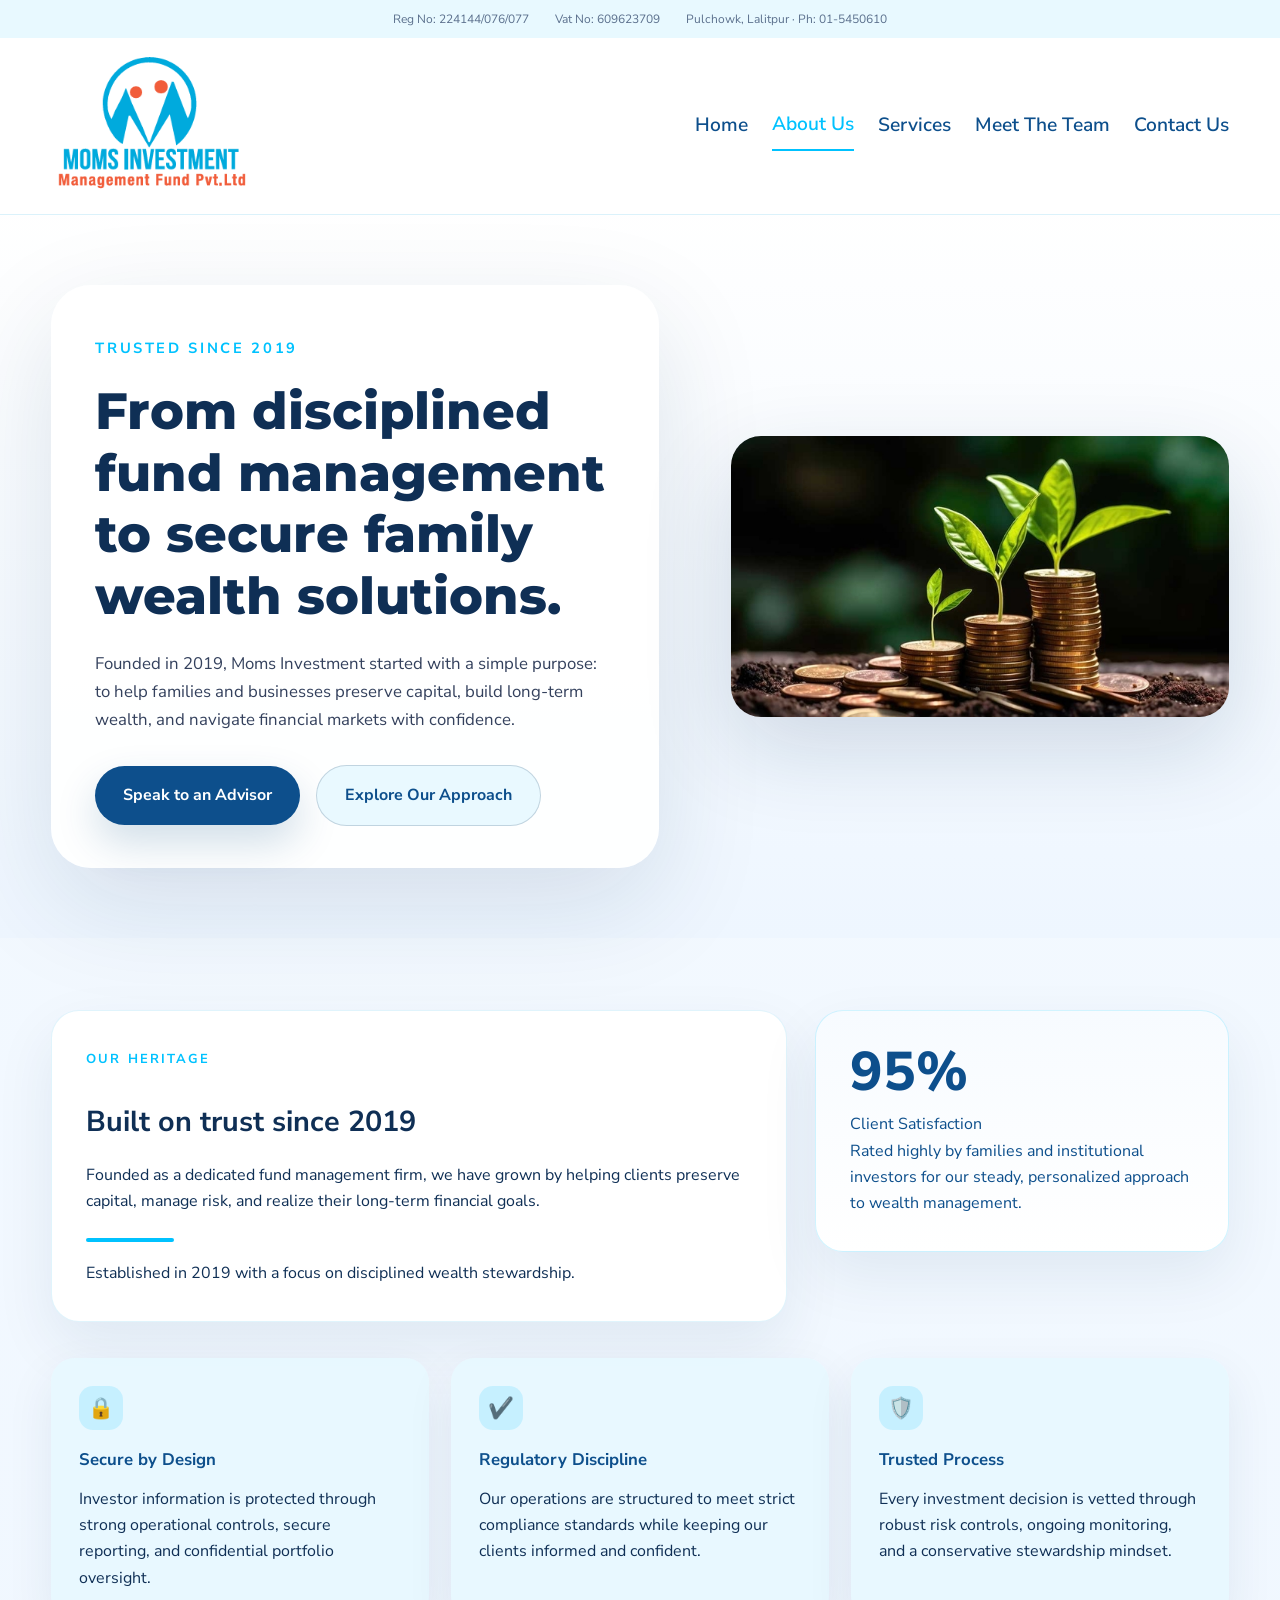
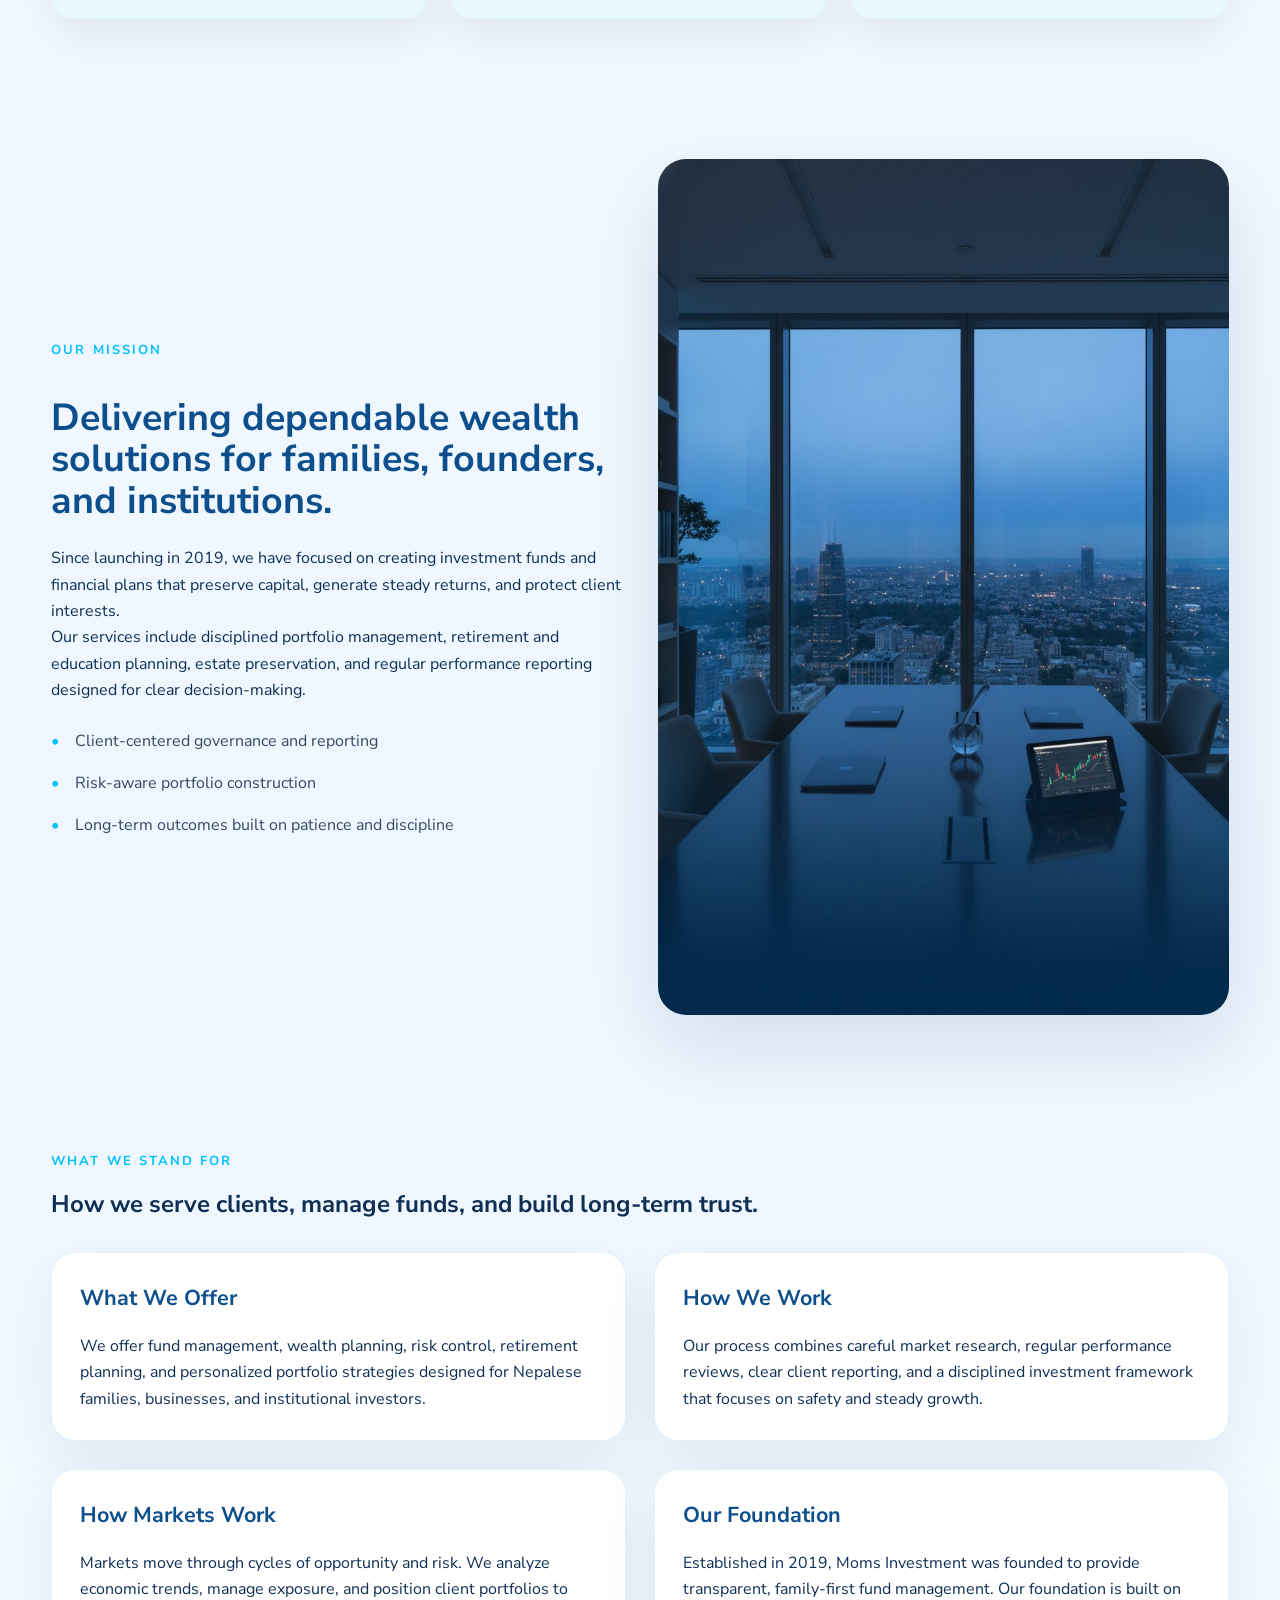
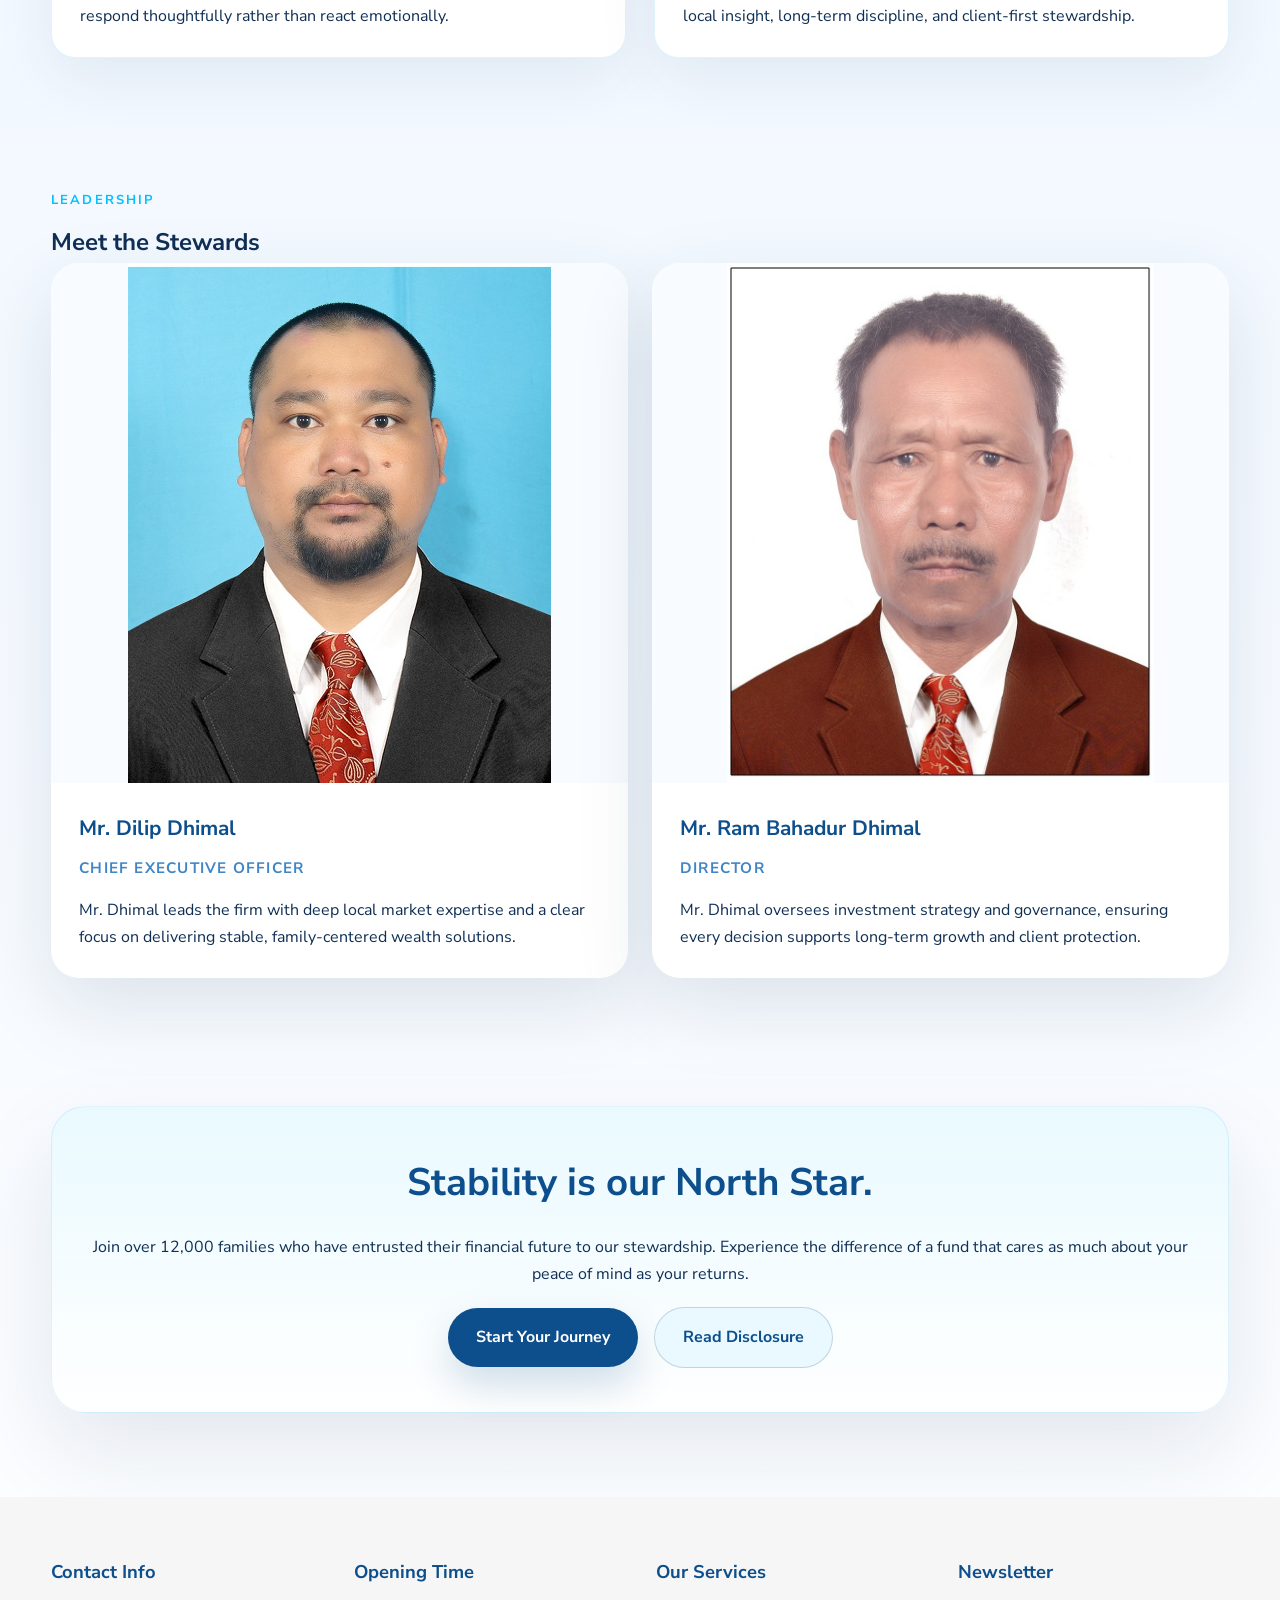
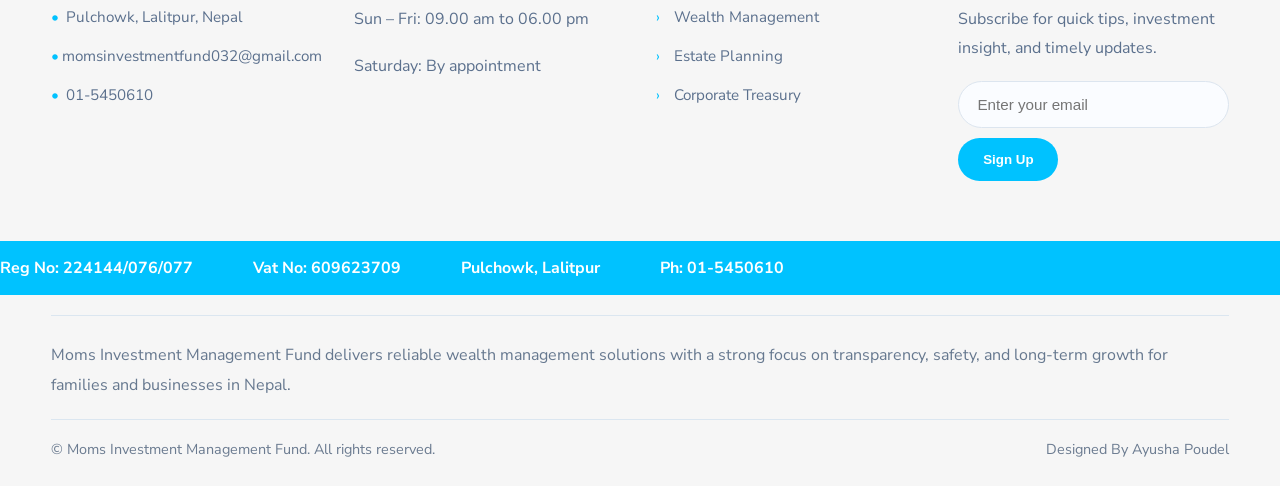
==== commit 2371ea69: "added:email alignment" ====
--- a/about.html
+++ b/about.html
@@ -939,7 +939,7 @@
 
 <footer class="footer">
   <div class="container footer-grid">
-    <div class="footer-col"><h4>Contact Info</h4><ul class="footer-contact"><li>Pulchowk, Lalitpur, Nepal</li><li>info@momsinvestment.com</li><li>01-5450610</li></ul></div>
+    <div class="footer-col"><h4>Contact Info</h4><ul class="footer-contact"><li>Pulchowk, Lalitpur, Nepal</li><li style="display: flex;">momsinvestmentfund032@gmail.com</li><li>01-5450610</li></ul></div>
     <div class="footer-col"><h4>Opening Time</h4><p>Sun – Fri: 09.00 am to 06.00 pm</p><p>Saturday: By appointment</p></div>
     <div class="footer-col"><h4>Our Services</h4><ul class="footer-services"><li>Wealth Management</li><li>Estate Planning</li><li>Corporate Treasury</li></ul></div>
     <div class="footer-col"><h4>Newsletter</h4><p>Subscribe for quick tips, investment insight, and timely updates.</p><div class="footer-newsletter"><input type="email" placeholder="Enter your email" id="newsletterEmail"><button id="newsletterBtn">Sign Up</button></div></div>
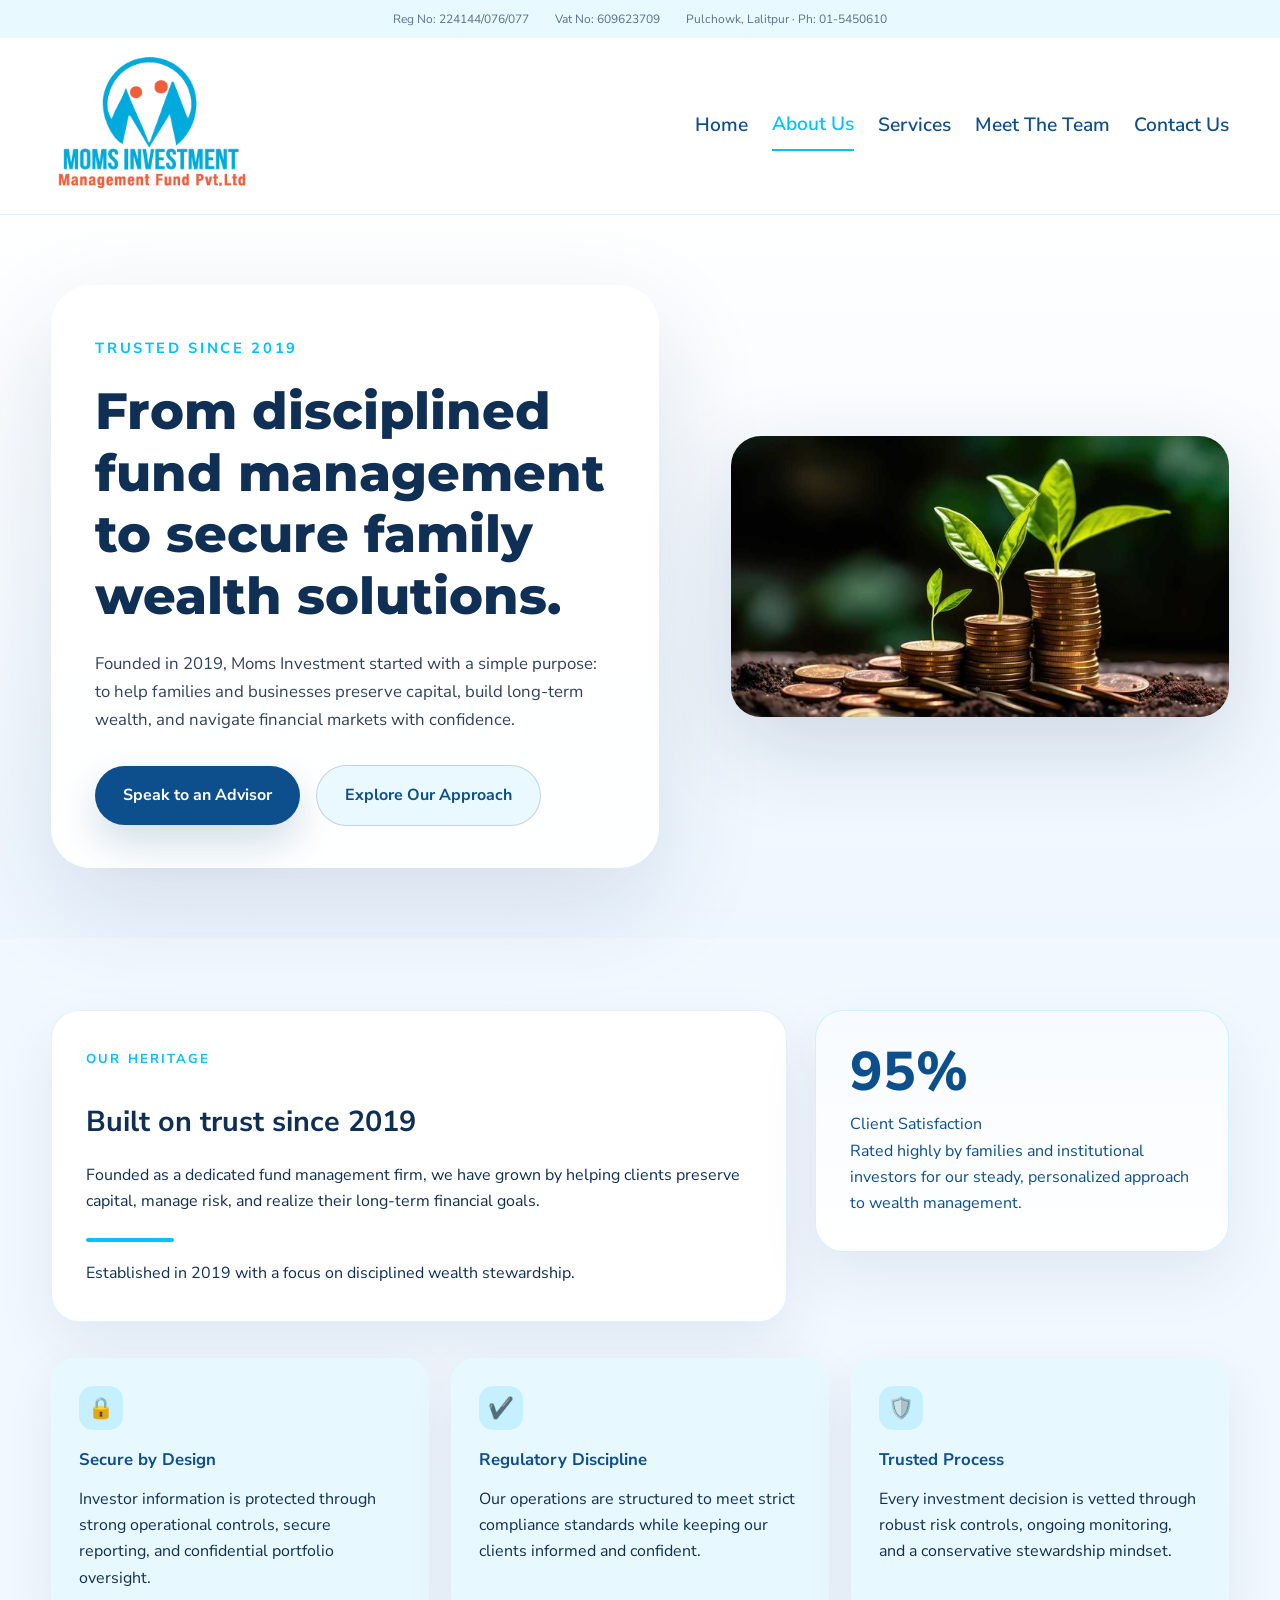
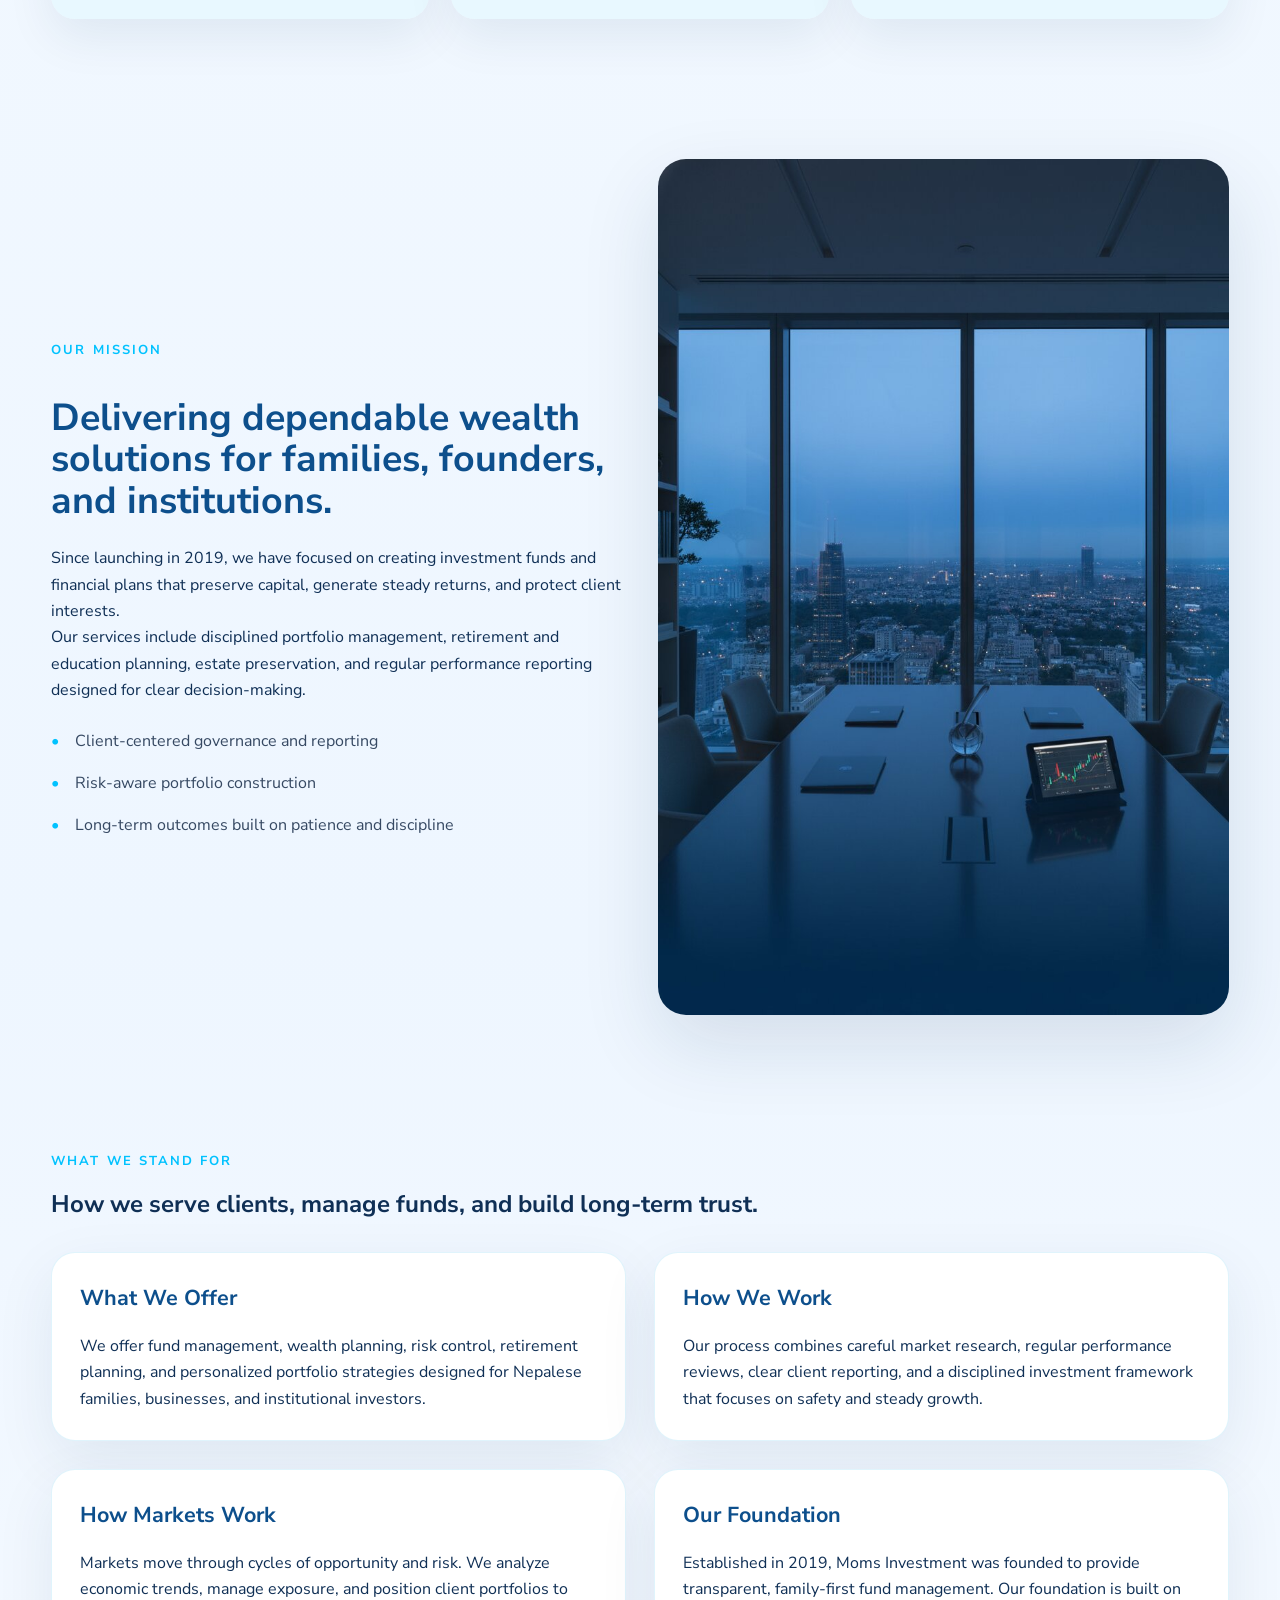
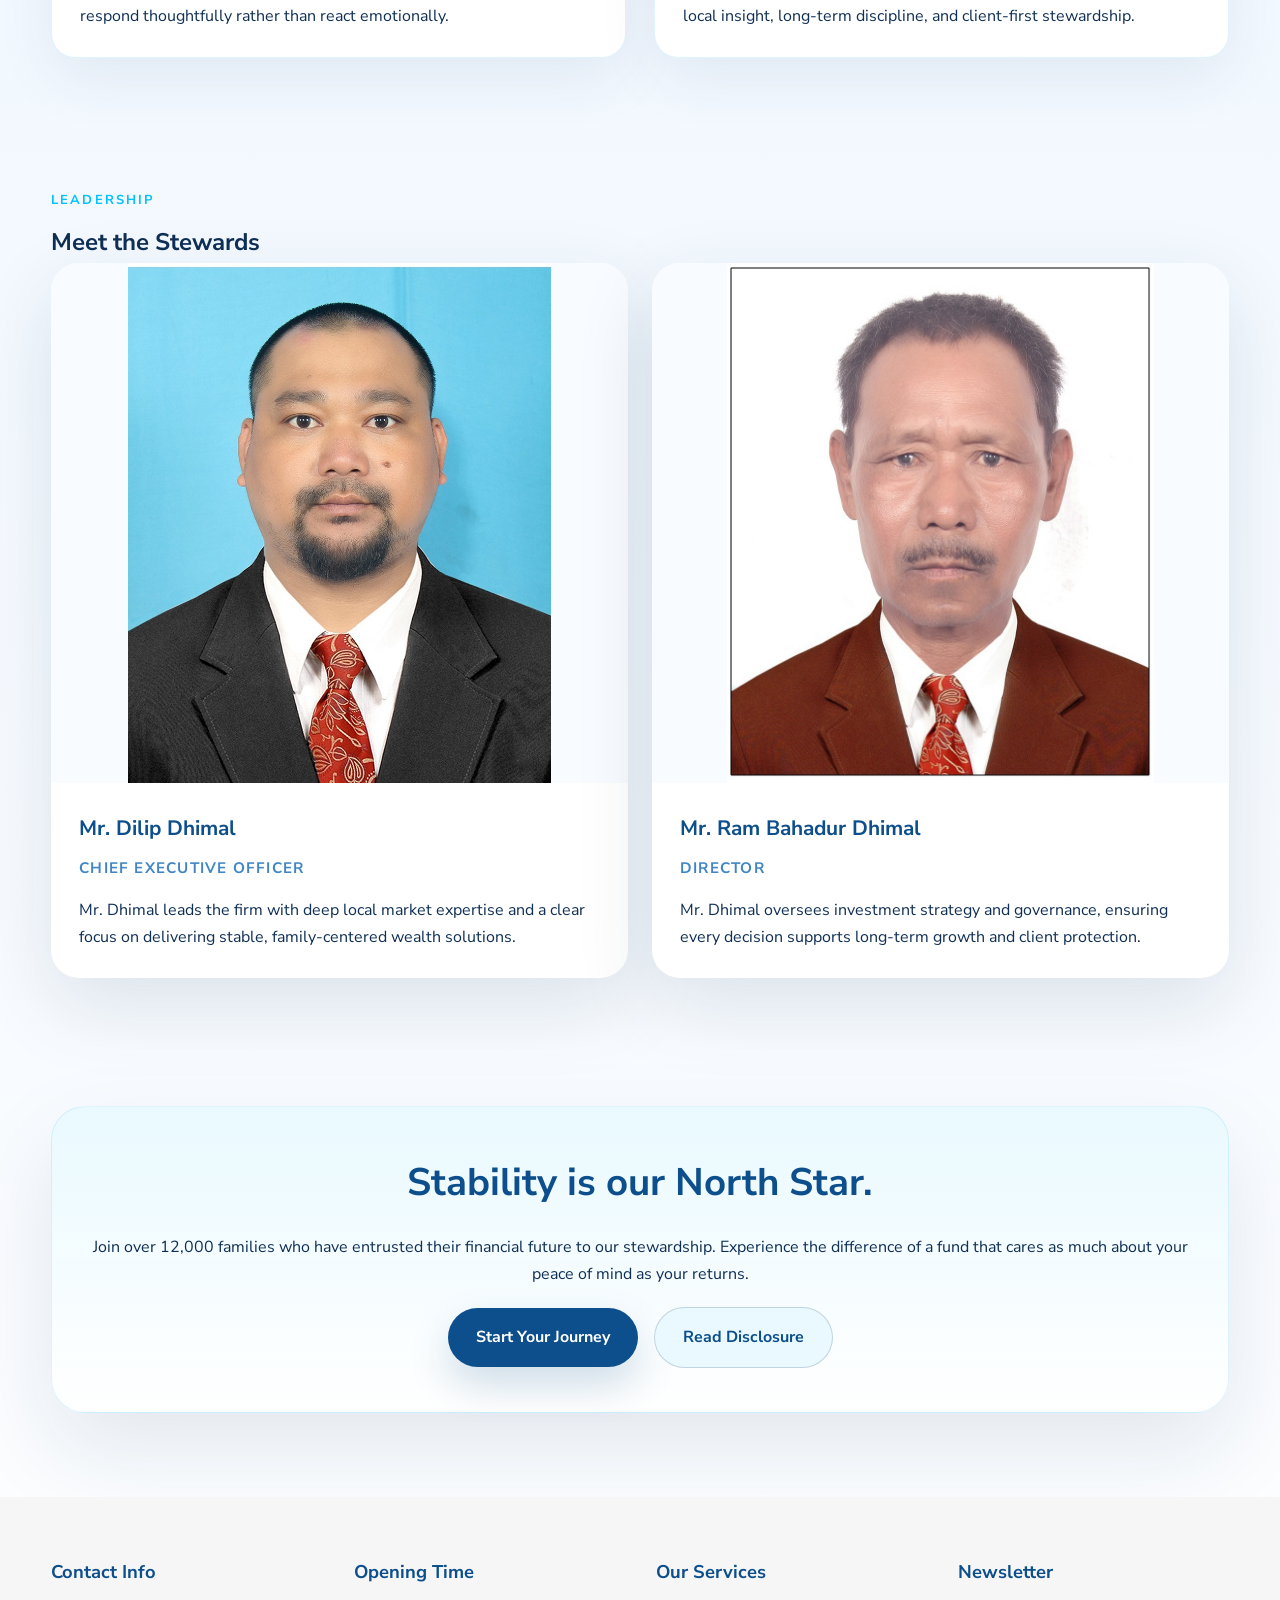
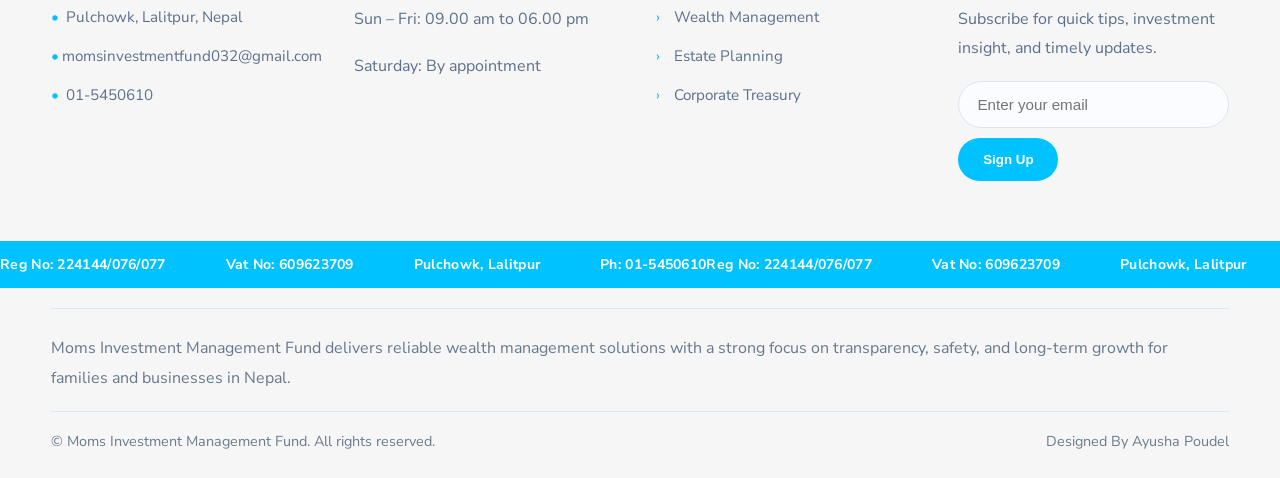
==== commit 66705e46: "changes in marqueee tag" ====
--- a/about.html
+++ b/about.html
@@ -671,31 +671,54 @@
       font-weight: 700;
       cursor: pointer;
     }
-    .footer-marquee {
-      overflow: hidden;
-      background: var(--brand-blue);
-      margin: 28px 0 20px;
-    }
-    .marquee-track {
-      display: flex;
-      animation: scroll 18s linear infinite;
-      padding: 14px 0;
-    }
-    .marquee-group {
-      display: flex;
-      gap: 60px;
-      align-items: center;
-      min-width: 100%;
-    }
-    .marquee-group span {
-      color: #fff;
-      white-space: nowrap;
-      font-weight: 700;
-    }
-    @keyframes scroll {
-      0% { transform: translateX(0); }
-      100% { transform: translateX(-50%); }
-    }
+   /* Responsive marquee styles */
+.footer-marquee {
+  overflow: hidden;
+  background: var(--brand-blue);
+  width: 100%;
+  margin: 28px 0 20px;
+}
+
+.marquee-track {
+  display: flex;
+  animation: scroll 18s linear infinite;
+  padding: 12px 0;
+  width: fit-content;
+}
+
+.marquee-group {
+  display: flex;
+  gap: clamp(30px, 6vw, 60px);
+  align-items: center;
+  flex-shrink: 0;
+}
+
+.marquee-group span {
+  color: #fff;
+  white-space: nowrap;
+  font-weight: 700;
+  font-size: clamp(10px, 3vw, 14px);
+  letter-spacing: 0.3px;
+}
+
+@keyframes scroll {
+  0% { transform: translateX(0); }
+  100% { transform: translateX(-50%); }
+}
+
+/* Extra small devices */
+@media (max-width: 480px) {
+  .marquee-track {
+    animation-duration: 14s; /* slightly faster on small screens for better flow */
+  }
+  .marquee-group {
+    gap: 20px;
+  }
+  .marquee-group span {
+    font-size: 9px;
+    letter-spacing: 0;
+  }
+}
     .footer-note {
       border-top: 1px solid #dbe6f0;
       padding-top: 24px;
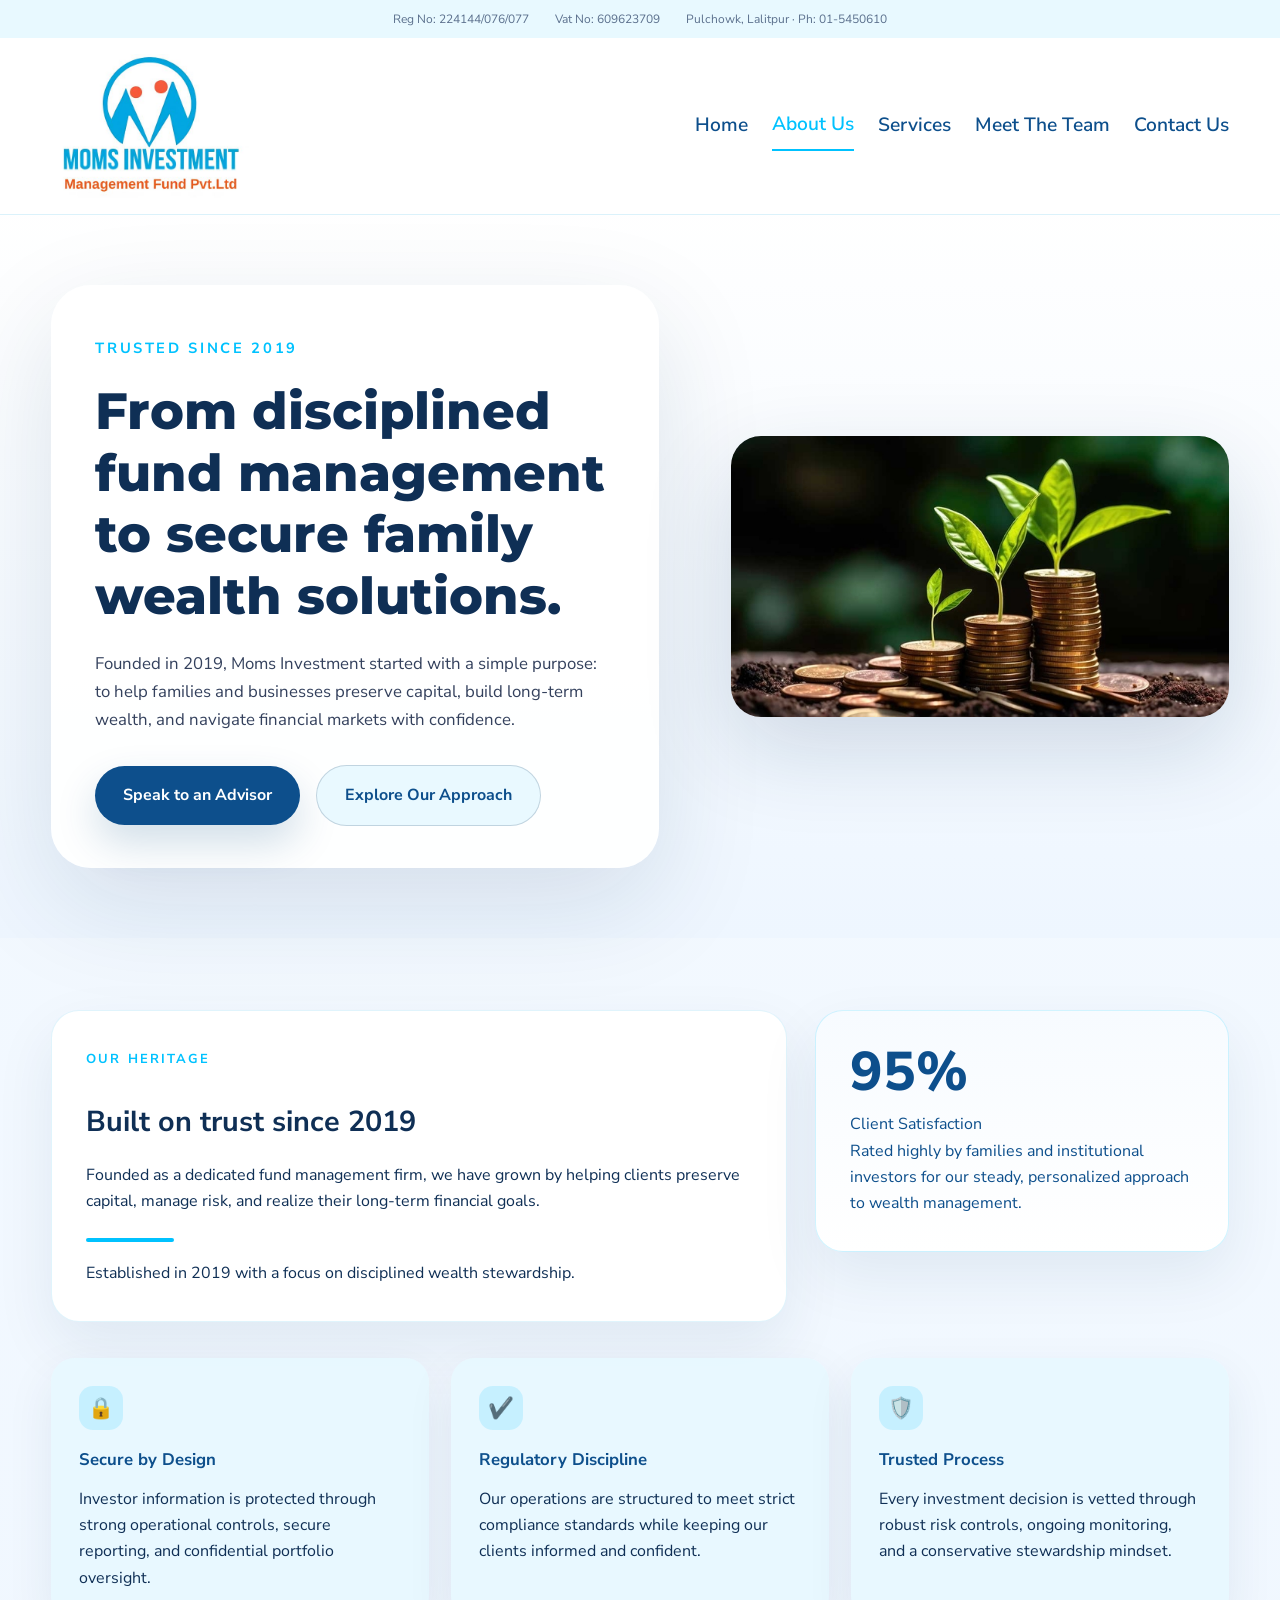
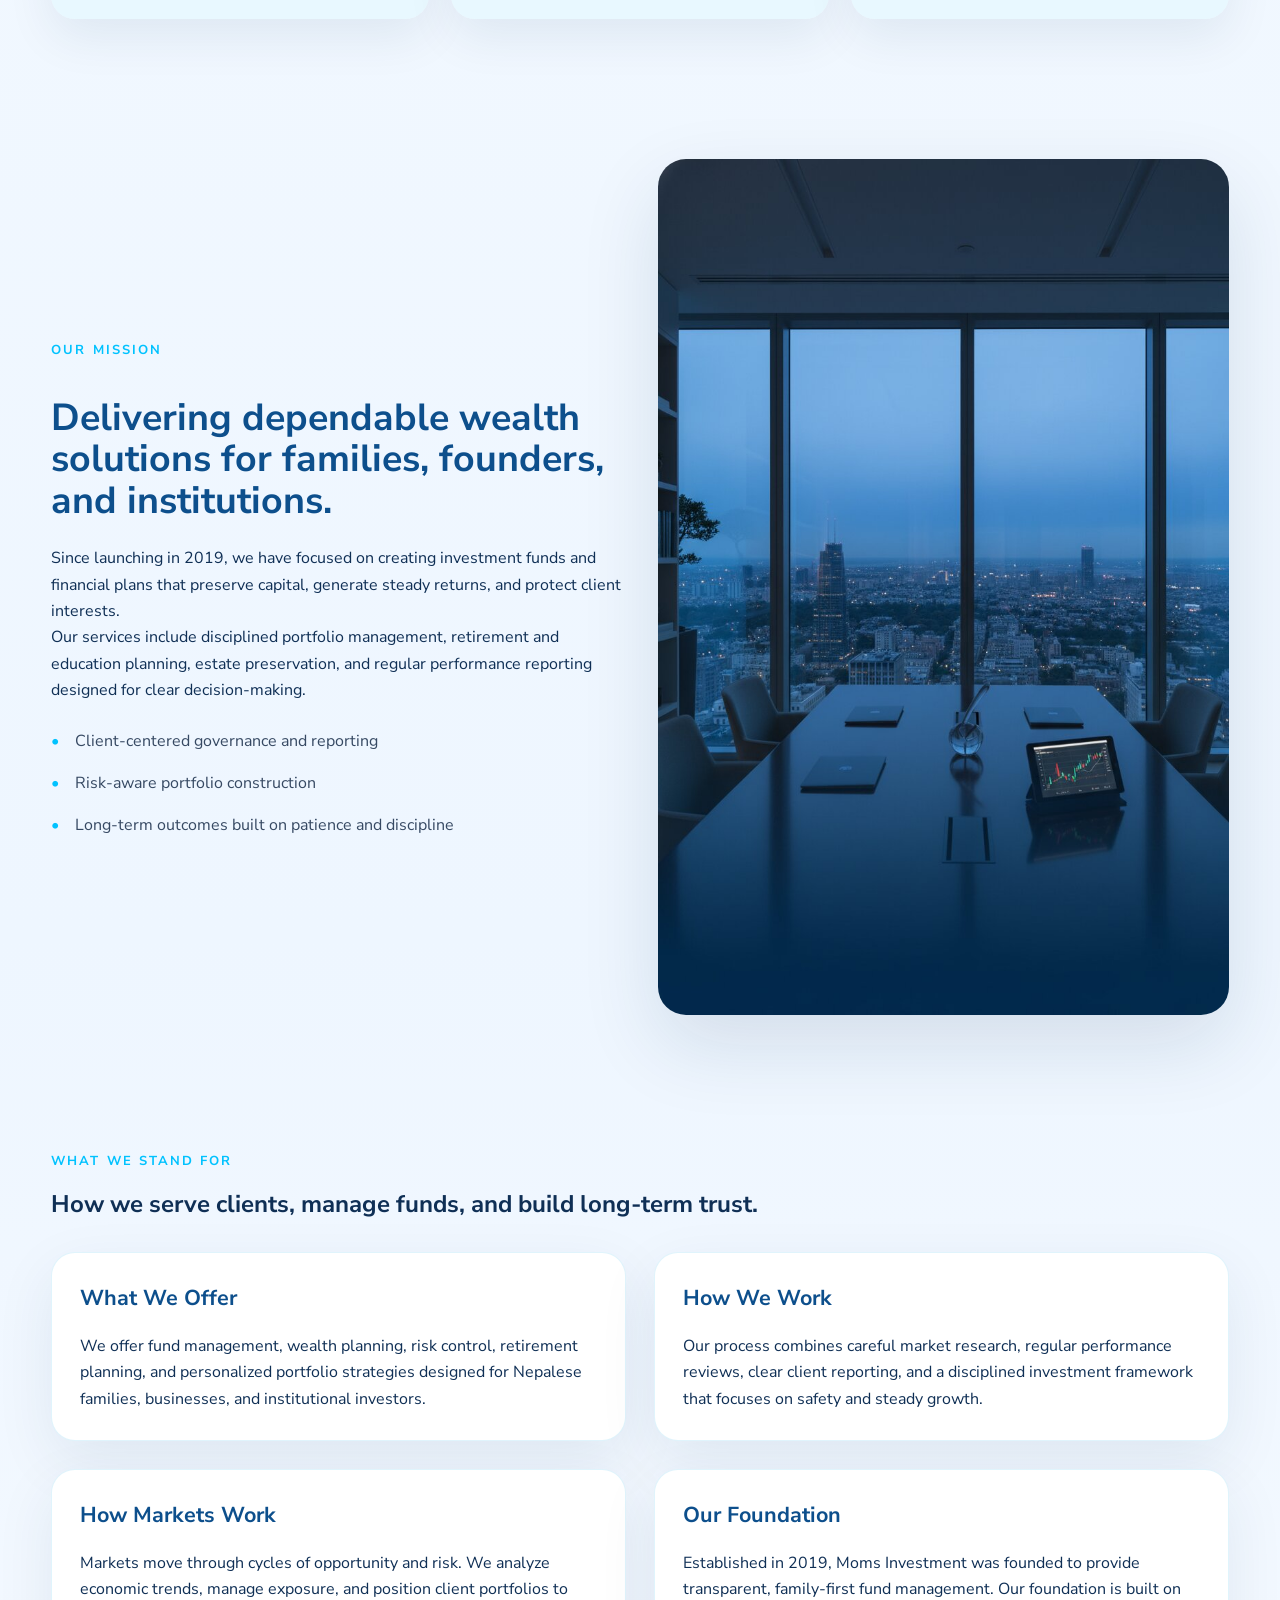
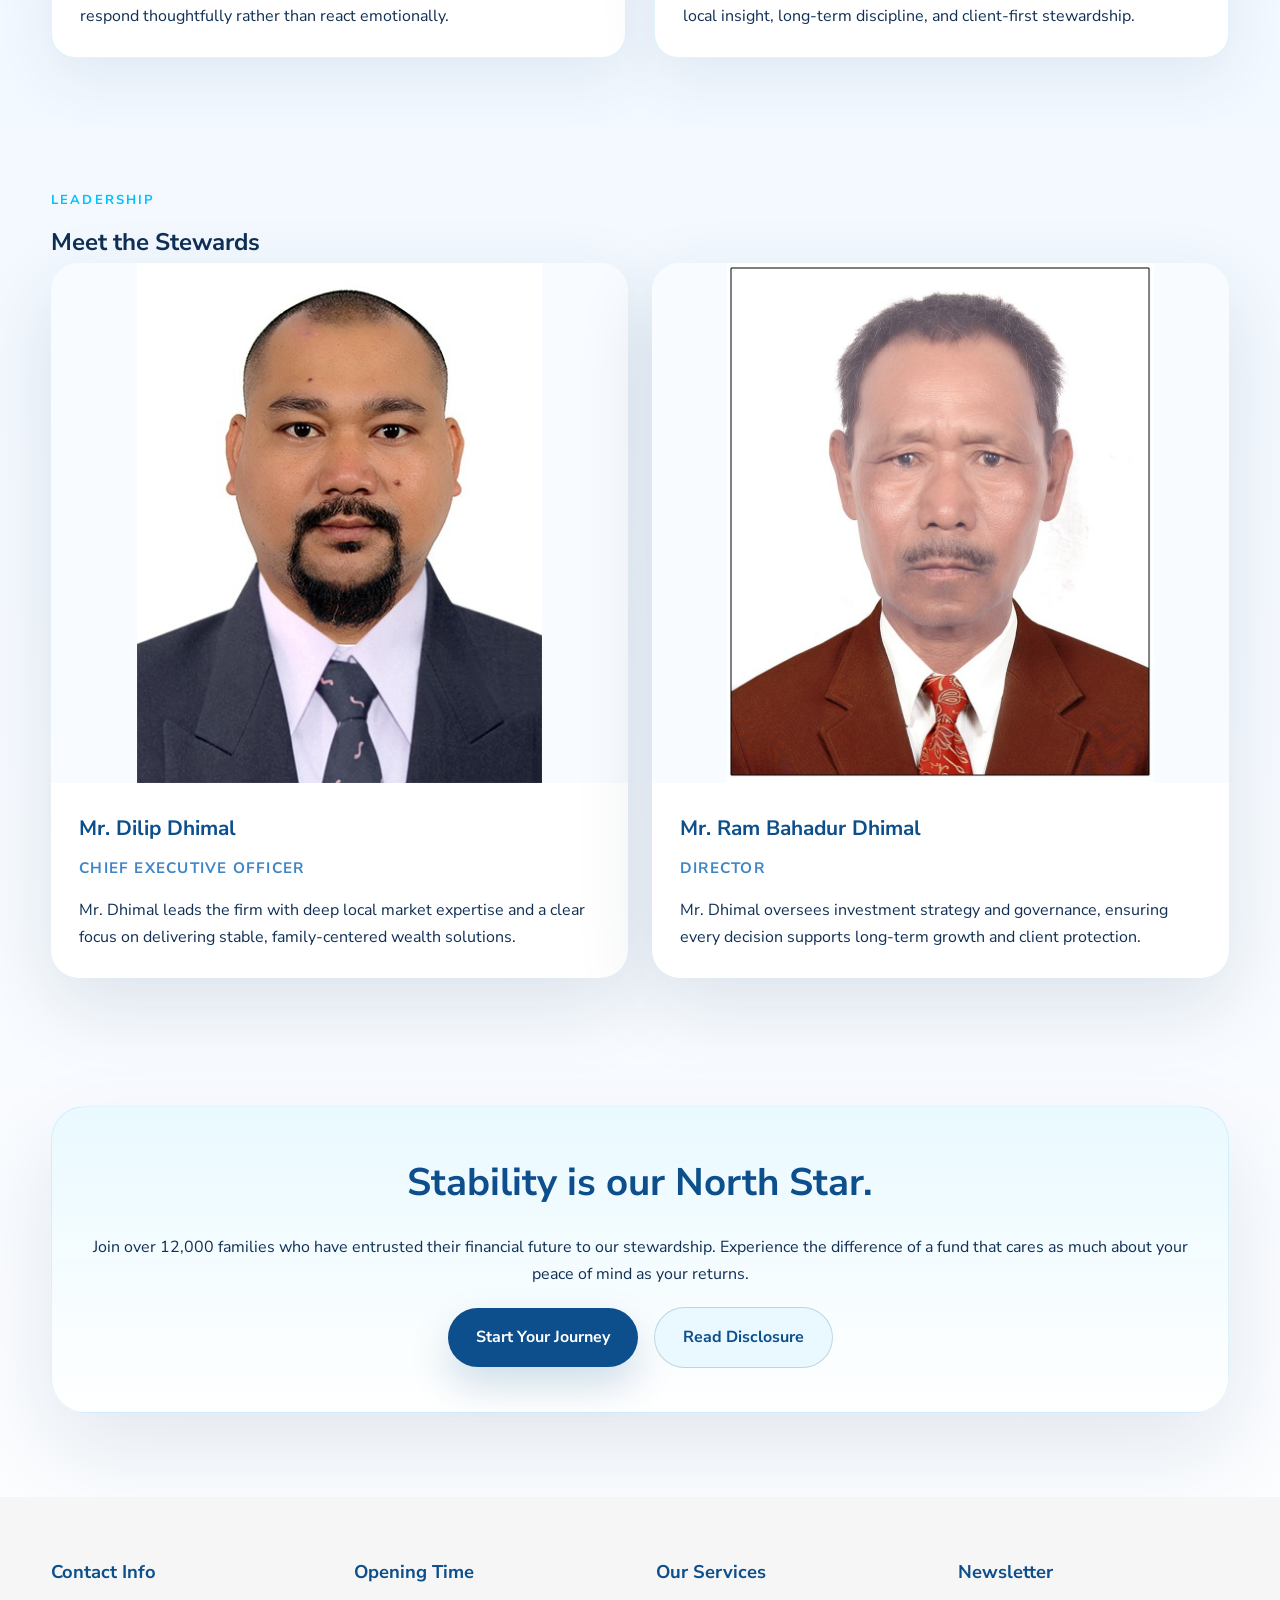
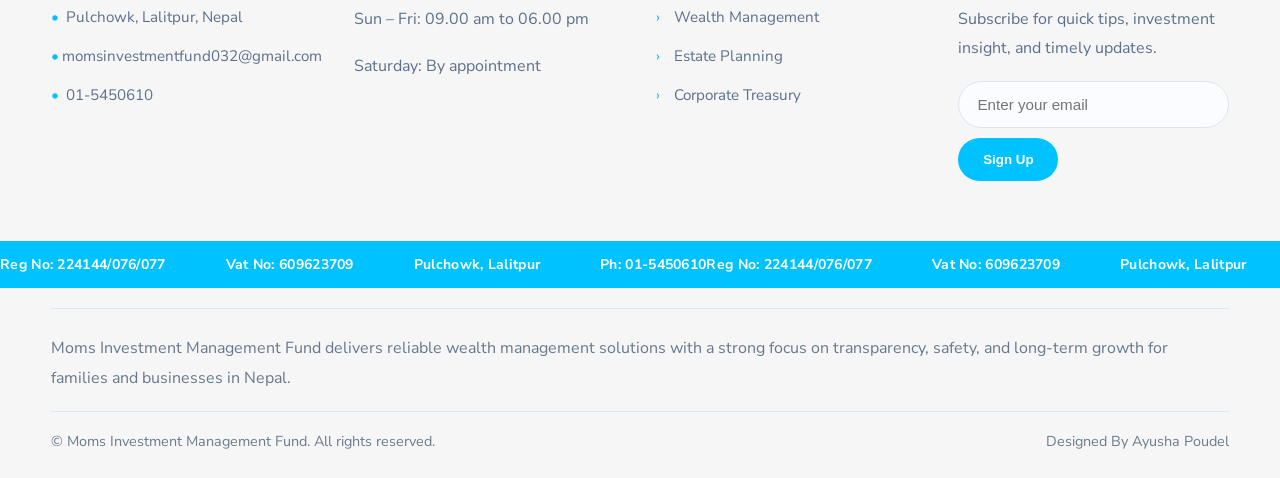
==== commit 538dd80d: "change in logo" ====
--- a/about.html
+++ b/about.html
@@ -1,1031 +1,1133 @@
 <!DOCTYPE html>
 <html lang="en">
+
 <head>
   <meta charset="UTF-8" />
   <meta name="viewport" content="width=device-width, initial-scale=1.0, viewport-fit=cover" />
   <title>About Us | Moms Investment Management Fund Pvt. Ltd.</title>
-  <meta name="description" content="About Moms Investment Management Fund - leadership, heritage, and institutional-grade wealth stewardship." />
+  <meta name="description"
+    content="About Moms Investment Management Fund - leadership, heritage, and institutional-grade wealth stewardship." />
   <link rel="preconnect" href="https://fonts.googleapis.com">
-  <link rel="shortcut icon" href="images/logo.png" type="image/x-icon">
+  <link rel="shortcut icon" href="images/logo.jpg" type="image/x-icon">
 </head>
-  <link rel="preconnect" href="https://fonts.gstatic.com" crossorigin>
-  <link href="https://fonts.googleapis.com/css2?family=Montserrat:wght@600;700;800&family=Nunito+Sans:wght@400;500;600;700;800&display=swap" rel="stylesheet">
-  <!-- Font Awesome 6 (optional for icons) -->
-  <link rel="stylesheet" href="https://cdnjs.cloudflare.com/ajax/libs/font-awesome/6.0.0-beta3/css/all.min.css">
-  <style>
-    /* ===== RESET & BASE ===== */
-    * {
-      box-sizing: border-box;
-      margin: 0;
-      padding: 0;
-    }
-
-    body {
-      font-family: 'Nunito Sans', sans-serif;
-      background: linear-gradient(180deg, #f5faff 0%, #eef6ff 48%, #ffffff 100%);
-      color: #0f2f55;
-      line-height: 1.65;
-      overflow-x: hidden;
-    }
-
-    :root {
-      color-scheme: light;
-      --brand-blue: #00c2ff;
-      --brand-navy: #0d4f8c;
-      --brand-soft: #e8f9ff;
-      --brand-muted: #5b708d;
-      --brand-orange: #ff7f2e;
-      --surface: #ffffff;
-      --surface-soft: #f3f9ff;
-      --accent-surface: #d9fee5;
-    }
-
-    a {
-      text-decoration: none;
-      color: inherit;
-    }
-
-    .container {
-      width: min(1180px, 92%);
-      margin: 0 auto;
-    }
-
-    /* Buttons */
-    .button {
-      display: inline-flex;
-      align-items: center;
-      justify-content: center;
-      border-radius: 999px;
-      font-weight: 700;
-      transition: all .25s ease;
-      text-decoration: none;
-      cursor: pointer;
-      border: none;
-    }
-
-    .button-primary {
-      background: var(--brand-navy);
-      color: #fff;
-      padding: 16px 28px;
-      box-shadow: 0 18px 40px rgba(0, 72, 126, .18);
-    }
-
-    .button-primary:hover {
-      transform: translateY(-1px);
-      box-shadow: 0 20px 44px rgba(0, 72, 126, .22);
-    }
-
-    .button-outline {
-      border: 1px solid rgba(13, 47, 86, .18);
-      background: rgba(232, 249, 255, .95);
-      color: var(--brand-navy);
-      padding: 16px 28px;
-    }
-
-    .button-outline:hover {
-      background: rgba(232, 249, 255, 1);
-    }
-
-    /* ===== HEADER (identical to homepage with hamburger/X) ===== */
-    .topbar {
-      background: rgba(255, 255, 255, 0.98);
-      border-bottom: 1px solid rgba(0, 164, 228, .14);
-      position: sticky;
-      top: 0;
-      z-index: 100;
-      backdrop-filter: blur(10px);
-    }
-
-    .topbar-info {
-      display: flex;
-      justify-content: center;
-      gap: 26px;
-      padding: 10px 0 8px;
-      font-size: 12px;
-      color: var(--brand-muted);
-      background: var(--brand-soft);
-      flex-wrap: wrap;
-      row-gap: 6px;
-    }
-
-    .topbar-info span {
-      white-space: nowrap;
+<link rel="preconnect" href="https://fonts.gstatic.com" crossorigin>
+<link
+  href="https://fonts.googleapis.com/css2?family=Montserrat:wght@600;700;800&family=Nunito+Sans:wght@400;500;600;700;800&display=swap"
+  rel="stylesheet">
+<!-- Font Awesome 6 (optional for icons) -->
+<link rel="stylesheet" href="https://cdnjs.cloudflare.com/ajax/libs/font-awesome/6.0.0-beta3/css/all.min.css">
+<style>
+  /* ===== RESET & BASE ===== */
+  * {
+    box-sizing: border-box;
+    margin: 0;
+    padding: 0;
+  }
+
+  body {
+    font-family: 'Nunito Sans', sans-serif;
+    background: linear-gradient(180deg, #f5faff 0%, #eef6ff 48%, #ffffff 100%);
+    color: #0f2f55;
+    line-height: 1.65;
+    overflow-x: hidden;
+  }
+
+  :root {
+    color-scheme: light;
+    --brand-blue: #00c2ff;
+    --brand-navy: #0d4f8c;
+    --brand-soft: #e8f9ff;
+    --brand-muted: #5b708d;
+    --brand-orange: #ff7f2e;
+    --surface: #ffffff;
+    --surface-soft: #f3f9ff;
+    --accent-surface: #d9fee5;
+  }
+
+  a {
+    text-decoration: none;
+    color: inherit;
+  }
+
+  .container {
+    width: min(1180px, 92%);
+    margin: 0 auto;
+  }
+
+  /* Buttons */
+  .button {
+    display: inline-flex;
+    align-items: center;
+    justify-content: center;
+    border-radius: 999px;
+    font-weight: 700;
+    transition: all .25s ease;
+    text-decoration: none;
+    cursor: pointer;
+    border: none;
+  }
+
+  .button-primary {
+    background: var(--brand-navy);
+    color: #fff;
+    padding: 16px 28px;
+    box-shadow: 0 18px 40px rgba(0, 72, 126, .18);
+  }
+
+  .button-primary:hover {
+    transform: translateY(-1px);
+    box-shadow: 0 20px 44px rgba(0, 72, 126, .22);
+  }
+
+  .button-outline {
+    border: 1px solid rgba(13, 47, 86, .18);
+    background: rgba(232, 249, 255, .95);
+    color: var(--brand-navy);
+    padding: 16px 28px;
+  }
+
+  .button-outline:hover {
+    background: rgba(232, 249, 255, 1);
+  }
+
+  /* ===== HEADER (identical to homepage with hamburger/X) ===== */
+  .topbar {
+    background: rgba(255, 255, 255, 0.98);
+    border-bottom: 1px solid rgba(0, 164, 228, .14);
+    position: sticky;
+    top: 0;
+    z-index: 100;
+    backdrop-filter: blur(10px);
+  }
+
+  .topbar-info {
+    display: flex;
+    justify-content: center;
+    gap: 26px;
+    padding: 10px 0 8px;
+    font-size: 12px;
+    color: var(--brand-muted);
+    background: var(--brand-soft);
+    flex-wrap: wrap;
+    row-gap: 6px;
+  }
+
+  .topbar-info span {
+    white-space: nowrap;
+  }
+
+  .topbar-inner {
+    display: flex;
+    align-items: center;
+    justify-content: space-between;
+    gap: 30px;
+    padding: 16px 0;
+    flex-wrap: wrap;
+  }
+
+  .brand {
+    display: flex;
+    align-items: center;
+    gap: 12px;
+    flex-wrap: wrap;
+  }
+
+  .brand-logo {
+    width: 200px;
+    height: auto;
+    display: block;
+  }
+
+  .brand-text {
+    display: flex;
+    flex-direction: column;
+  }
+
+  .brand-name {
+    font-size: 18px;
+    font-weight: 900;
+    letter-spacing: .08em;
+    text-transform: uppercase;
+    color: var(--brand-blue);
+    white-space: normal;
+    line-height: 1.2;
+  }
+
+  .topbar-nav {
+    display: flex;
+    flex-wrap: wrap;
+    gap: 24px;
+    align-items: center;
+  }
+
+  .topbar-nav a {
+    color: var(--brand-navy);
+    font-weight: 600;
+    font-size: 1.2rem;
+    padding: 8px 0;
+    transition: color 0.2s ease;
+    position: relative;
+  }
+
+  .topbar-nav a:hover {
+    color: var(--brand-blue);
+  }
+
+  .topbar-nav a::after {
+    content: '';
+    position: absolute;
+    bottom: 0;
+    left: 0;
+    width: 0;
+    height: 2px;
+    background: var(--brand-blue);
+    transition: width 0.25s ease;
+  }
+
+  .topbar-nav a:hover::after {
+    width: 100%;
+  }
+
+  .topbar-nav a.active {
+    color: var(--brand-blue);
+    border-bottom: 2px solid var(--brand-blue);
+  }
+
+  .topbar-nav a.active::after {
+    display: none;
+  }
+
+  .mobile-menu-btn {
+    display: none;
+    background: none;
+    border: none;
+    cursor: pointer;
+    width: 40px;
+    height: 40px;
+    position: relative;
+    z-index: 200;
+    flex-shrink: 0;
+  }
+
+  .mobile-menu-btn span {
+    display: block;
+    width: 25px;
+    height: 2px;
+    background: var(--brand-navy);
+    margin: 6px auto;
+    transition: all 0.3s ease;
+    border-radius: 2px;
+  }
+
+  .mobile-menu-btn.open span:nth-child(1) {
+    transform: translateY(8px) rotate(45deg);
+  }
+
+  .mobile-menu-btn.open span:nth-child(2) {
+    opacity: 0;
+  }
+
+  .mobile-menu-btn.open span:nth-child(3) {
+    transform: translateY(-8px) rotate(-45deg);
+  }
+
+  .mobile-nav-container {
+    display: none;
+    position: fixed;
+    top: 0;
+    left: 0;
+    width: 100%;
+    height: 100vh;
+    background: rgba(255, 255, 255, 0.98);
+    backdrop-filter: blur(16px);
+    z-index: 150;
+    flex-direction: column;
+    justify-content: center;
+    align-items: center;
+    gap: 2rem;
+    padding: 2rem;
+    transform: translateX(100%);
+    transition: transform 0.3s ease;
+  }
+
+  .mobile-nav-container.open {
+    transform: translateX(0);
+    display: flex;
+  }
+
+  .mobile-nav-container a {
+    font-size: 1.5rem;
+    font-weight: 600;
+    color: var(--brand-navy);
+    padding: 12px;
+    text-align: center;
+    width: 100%;
+    border-bottom: 1px solid rgba(0, 164, 228, 0.2);
+    transition: color 0.2s;
+  }
+
+  .mobile-nav-container a:hover {
+    color: var(--brand-blue);
+  }
+
+  .mobile-nav-container .mobile-cta {
+    margin-top: 20px;
+  }
+
+  @media (max-width: 768px) {
+    .topbar-nav {
+      display: none;
+    }
+
+    .mobile-menu-btn {
+      display: block;
     }
 
     .topbar-inner {
-      display: flex;
-      align-items: center;
-      justify-content: space-between;
-      gap: 30px;
-      padding: 16px 0;
-      flex-wrap: wrap;
-    }
-
-    .brand {
-      display: flex;
-      align-items: center;
-      gap: 12px;
-      flex-wrap: wrap;
-    }
-
-    .brand-logo {
-      width: 200px;
-      height: auto;
-      display: block;
-    }
-
-    .brand-text {
-      display: flex;
-      flex-direction: column;
-    }
-
-    .brand-name {
-      font-size: 18px;
-      font-weight: 900;
-      letter-spacing: .08em;
-      text-transform: uppercase;
-      color: var(--brand-blue);
-      white-space: normal;
-      line-height: 1.2;
-    }
-
-    .topbar-nav {
-      display: flex;
-      flex-wrap: wrap;
-      gap: 24px;
-      align-items: center;
-    }
-
-    .topbar-nav a {
-      color: var(--brand-navy);
-      font-weight: 600;
-      font-size: 1.2rem;
-      padding: 8px 0;
-      transition: color 0.2s ease;
-      position: relative;
-    }
-
-    .topbar-nav a:hover {
-      color: var(--brand-blue);
-    }
-
-    .topbar-nav a::after {
-      content: '';
-      position: absolute;
-      bottom: 0;
-      left: 0;
-      width: 0;
-      height: 2px;
-      background: var(--brand-blue);
-      transition: width 0.25s ease;
-    }
-
-    .topbar-nav a:hover::after {
-      width: 100%;
-    }
-
-    .topbar-nav a.active {
-      color: var(--brand-blue);
-      border-bottom: 2px solid var(--brand-blue);
-    }
-    .topbar-nav a.active::after {
-      display: none;
-    }
-
-    .mobile-menu-btn {
-      display: none;
-      background: none;
-      border: none;
-      cursor: pointer;
-      width: 40px;
-      height: 40px;
-      position: relative;
-      z-index: 200;
-      flex-shrink: 0;
-    }
-
-    .mobile-menu-btn span {
-      display: block;
-      width: 25px;
-      height: 2px;
-      background: var(--brand-navy);
-      margin: 6px auto;
-      transition: all 0.3s ease;
-      border-radius: 2px;
-    }
-
-    .mobile-menu-btn.open span:nth-child(1) {
-      transform: translateY(8px) rotate(45deg);
-    }
-    .mobile-menu-btn.open span:nth-child(2) {
-      opacity: 0;
-    }
-    .mobile-menu-btn.open span:nth-child(3) {
-      transform: translateY(-8px) rotate(-45deg);
-    }
-
-    .mobile-nav-container {
-      display: none;
-      position: fixed;
-      top: 0;
-      left: 0;
-      width: 100%;
-      height: 100vh;
-      background: rgba(255, 255, 255, 0.98);
-      backdrop-filter: blur(16px);
-      z-index: 150;
-      flex-direction: column;
-      justify-content: center;
-      align-items: center;
-      gap: 2rem;
-      padding: 2rem;
-      transform: translateX(100%);
-      transition: transform 0.3s ease;
-    }
-
-    .mobile-nav-container.open {
-      transform: translateX(0);
-      display: flex;
-    }
-
-    .mobile-nav-container a {
-      font-size: 1.5rem;
-      font-weight: 600;
-      color: var(--brand-navy);
-      padding: 12px;
-      text-align: center;
-      width: 100%;
-      border-bottom: 1px solid rgba(0, 164, 228, 0.2);
-      transition: color 0.2s;
-    }
-
-    .mobile-nav-container a:hover {
-      color: var(--brand-blue);
-    }
-
-    .mobile-nav-container .mobile-cta {
-      margin-top: 20px;
-    }
-
-    @media (max-width: 768px) {
-      .topbar-nav {
-        display: none;
-      }
-      .mobile-menu-btn {
-        display: block;
-      }
-      .topbar-inner {
-        flex-wrap: nowrap;
-        justify-content: space-between;
-        align-items: center;
-      }
-      .brand {
-        flex-direction: column;
-        align-items: flex-start;
-        gap: 6px;
-      }
-      .brand-logo {
-        width: 165px;
-      }
-      .brand-name {
-        font-size: 14px;
-        letter-spacing: 0.05em;
-        max-width: 180px;
-      }
-      .brand-text {
-        text-align: left;
-      }
-    }
-
-    /* ===== ABOUT PAGE SPECIFIC STYLES ===== */
-    .hero.hero-full.about-hero {
-      background: linear-gradient(180deg, rgba(255, 255, 255, 0.96) 0%, rgba(238, 246, 255, 1) 100%);
-      padding: 70px 0 70px;
-      min-height: auto;
-    }
-
-    .hero.hero-full .hero-inner {
-      display: flex;
-      flex-direction: column;
-      gap: 2rem;
-    }
-
-    @media (min-width: 992px) {
-      .hero.hero-full .hero-inner {
-        display: grid;
-        grid-template-columns: 1.1fr 0.9fr;
-        gap: 72px;
-        align-items: center;
-      }
-    }
-
-    .hero-copy {
-      background: rgba(255, 255, 255, 0.96);
-      padding: 50px 44px 42px;
-      border-radius: 40px;
-      box-shadow: 0 36px 110px rgba(15, 47, 86, .12);
-    }
-
-    .hero-kicker {
-      display: inline-flex;
-      margin-bottom: 20px;
-      color: var(--brand-blue);
-      font-weight: 700;
-      letter-spacing: .18em;
-      text-transform: uppercase;
-      font-size: .92rem;
-    }
-
-    .hero-copy h3 {
-      font-family: 'Montserrat', sans-serif;
-      font-size: clamp(2rem, 4vw, 3.2rem);
-      line-height: 1.2;
-      margin-bottom: 24px;
-      color: #0f2f55;
-      font-weight: 800;
-    }
-
-    .hero-text {
-      font-size: 1.05rem;
-      color: #34415d;
-      margin-bottom: 32px;
-    }
-
-    .hero-actions-right {
-      display: flex;
-      flex-wrap: wrap;
-      align-items: center;
-      gap: 16px;
-    }
-
-    .hero-media img {
-      width: 100%;
-      border-radius: 30px;
-      display: block;
-      object-fit: cover;
-      box-shadow: 0 32px 90px rgba(15, 47, 86, .16);
-    }
-
-    /* About Overview */
-    .about-overview {
-      padding: 72px 0;
-    }
-
-    .about-grid {
-      display: grid;
-      grid-template-columns: 1.6fr 0.9fr;
-      gap: 28px;
-      align-items: start;
-      margin-bottom: 36px;
-    }
-
-    .about-card {
-      background: #ffffff;
-      border-radius: 28px;
-      padding: 34px;
-      box-shadow: 0 24px 60px rgba(15, 47, 86, .08);
-      border: 1px solid rgba(0, 164, 228, .12);
-    }
-
-    .about-card--blue {
-      background: linear-gradient(180deg, #f7fbff, #ffffff);
-      color: var(--brand-navy);
-      border-color: rgba(0, 194, 255, .18);
-    }
-
-    .about-card--blue .about-stat {
-      font-size: 3.4rem;
-      line-height: 1;
-      font-weight: 800;
-      margin-bottom: 12px;
-    }
-
-    .about-card-line {
-      width: 88px;
-      height: 4px;
-      background: var(--brand-blue);
-      border-radius: 999px;
-      margin: 24px 0 18px;
-    }
-
-    .section-kicker {
-      font-size: 13px;
-      font-weight: 700;
-      letter-spacing: .16em;
-      color: var(--brand-blue);
-      margin-bottom: 12px;
-      text-transform: uppercase;
-      display: inline-block;
-    }
-
-    .about-features {
-      display: grid;
-      grid-template-columns: repeat(3, minmax(0, 1fr));
-      gap: 22px;
-      margin-top: 30px;
-    }
-
-    .feature-box {
-      background: rgba(232, 249, 255, .92);
-      border-radius: 24px;
-      padding: 28px;
-      box-shadow: 0 18px 48px rgba(15, 47, 86, .08);
-    }
-
-    .feature-box .feature-icon {
-      width: 44px;
-      height: 44px;
-      display: grid;
-      place-items: center;
-      border-radius: 14px;
-      background: rgba(0, 194, 255, .15);
-      color: var(--brand-blue);
-      font-size: 1.3rem;
-      margin-bottom: 16px;
-    }
-
-    .feature-box h3 {
-      margin-bottom: 12px;
-      font-size: 1.05rem;
-      color: var(--brand-navy);
-    }
-
-    /* About Mission */
-    .about-mission {
-      padding: 68px 0;
-    }
-
-    .about-mission-grid {
-      display: grid;
-      grid-template-columns: 1fr 1fr;
-      gap: 36px;
-      align-items: center;
-    }
-
-    .mission-copy h2 {
-      font-size: 2.35rem;
-      line-height: 1.1;
-      margin: 24px 0 24px;
-      color: var(--brand-navy);
-    }
-
-    .about-mission-list {
-      list-style: none;
-      margin-top: 24px;
-      display: grid;
-      gap: 16px;
-    }
-
-    .about-mission-list li {
-      padding-left: 24px;
-      position: relative;
-      color: #364963;
-    }
-
-    .about-mission-list li::before {
-      content: '•';
-      position: absolute;
-      left: 0;
-      top: 0;
-      color: var(--brand-blue);
-    }
-
-    .about-photo img {
-      width: 100%;
-      border-radius: 28px;
-      display: block;
-      box-shadow: 0 30px 80px rgba(15, 47, 86, .12);
-    }
-
-    /* About Details */
-    .about-details {
-      padding: 64px 0;
-    }
-
-    .about-detail-grid {
-      display: grid;
-      grid-template-columns: repeat(2, minmax(0, 1fr));
-      gap: 28px;
-      margin-top: 28px;
-    }
-
-    .about-detail-card {
-      background: #ffffff;
-      border-radius: 24px;
-      padding: 28px;
-      box-shadow: 0 20px 60px rgba(15, 47, 86, .08);
-      border: 1px solid rgba(0, 164, 228, .12);
-    }
-
-    .about-detail-card h3 {
-      font-size: 1.35rem;
-      margin-bottom: 16px;
-      color: var(--brand-navy);
-    }
-
-    /* Leadership */
-    .leadership-section {
-      padding: 64px 0;
-    }
-
-    .leadership-grid {
-      display: grid;
-      grid-template-columns: repeat(2, 1fr);
-      gap: 24px;
-    }
-
-    .team-card {
-      background: #ffffff;
-      border-radius: 28px;
-      overflow: hidden;
-      box-shadow: 0 28px 80px rgba(15, 47, 86, .12);
-      transition: transform .25s ease, box-shadow .25s ease;
-      display: flex;
-      flex-direction: column;
-    }
-
-    .team-card:hover {
-      transform: translateY(-6px);
-      box-shadow: 0 36px 100px rgba(15, 47, 86, .16);
-    }
-
-    .team-card img {
-      width: 100%;
-      max-height: 520px;
-      object-fit: contain;
-      object-position: center top;
-      display: block;
-      background: #f8fbff;
-    }
-
-    .team-card-body {
-      padding: 28px;
-    }
-
-    .team-card-body h3 {
-      margin-bottom: 10px;
-      font-size: 1.3rem;
-      color: var(--brand-navy);
-    }
-
-    .team-role {
-      display: inline-flex;
-      margin-bottom: 16px;
-      font-size: .95rem;
-      color: #4086c6;
-      font-weight: 700;
-      letter-spacing: .08em;
-      text-transform: uppercase;
-    }
-
-    /* About CTA */
-    .about-cta {
-      padding: 64px 0 84px;
-    }
-
-    .about-cta-card {
-      background: linear-gradient(180deg, rgba(232, 249, 255, .95), rgba(255, 255, 255, .96));
-      border: 1px solid rgba(0, 164, 228, .12);
-      border-radius: 34px;
-      padding: 44px 40px;
-      text-align: center;
-      box-shadow: 0 36px 90px rgba(15, 47, 86, .1);
-    }
-
-    .about-cta-card h2 {
-      font-size: 2.4rem;
-      color: var(--brand-navy);
-      margin-bottom: 20px;
-    }
-
-    /* Footer (same as universal) */
-    .footer {
-      background: #f6f6f6;
-      color: #0f2f55;
-      padding: 60px 0 24px;
-      margin-top: 0;
-    }
-    .footer-grid {
-      display: grid;
-      grid-template-columns: repeat(4, minmax(0, 1fr));
-      gap: 32px;
-      padding-bottom: 32px;
-    }
-    .footer h4 {
-      margin-bottom: 18px;
-      color: var(--brand-navy);
-      font-size: 1.15rem;
-    }
-    .footer-contact, .footer-services {
-      list-style: none;
-      padding: 0;
-      margin: 0;
-    }
-    .footer-contact li, .footer-services li {
-      margin-bottom: 14px;
-      color: #5b708d;
-      font-size: .95rem;
-    }
-    .footer-contact li::before {
-      content: '•';
-      display: inline-block;
-      width: 1em;
-      color: var(--brand-blue);
-    }
-    .footer-services li {
-      position: relative;
-      padding-left: 18px;
-    }
-    .footer-services li::before {
-      content: '›';
-      position: absolute;
-      left: 0;
-      color: var(--brand-blue);
-    }
-    .footer-col p {
-      color: #5b708d;
-      line-height: 1.8;
-      margin-bottom: 18px;
-    }
-    .footer-newsletter {
-      display: flex;
-      gap: 10px;
-      flex-wrap: wrap;
-    }
-    .footer-newsletter input {
-      flex: 1;
-      padding: 14px 18px;
-      border-radius: 999px;
-      border: 1px solid #dce5ef;
-      outline: none;
-      font-size: .95rem;
-      background: #fafcff;
-    }
-    .footer-newsletter button {
-      border: 0;
-      border-radius: 999px;
-      min-width: 100px;
-      padding: 14px 20px;
-      background: var(--brand-blue);
-      color: #fff;
-      font-weight: 700;
-      cursor: pointer;
-    }
-   /* Responsive marquee styles */
-.footer-marquee {
-  overflow: hidden;
-  background: var(--brand-blue);
-  width: 100%;
-  margin: 28px 0 20px;
-}
-
-.marquee-track {
-  display: flex;
-  animation: scroll 18s linear infinite;
-  padding: 12px 0;
-  width: fit-content;
-}
-
-.marquee-group {
-  display: flex;
-  gap: clamp(30px, 6vw, 60px);
-  align-items: center;
-  flex-shrink: 0;
-}
-
-.marquee-group span {
-  color: #fff;
-  white-space: nowrap;
-  font-weight: 700;
-  font-size: clamp(10px, 3vw, 14px);
-  letter-spacing: 0.3px;
-}
-
-@keyframes scroll {
-  0% { transform: translateX(0); }
-  100% { transform: translateX(-50%); }
-}
-
-/* Extra small devices */
-@media (max-width: 480px) {
-  .marquee-track {
-    animation-duration: 14s; /* slightly faster on small screens for better flow */
-  }
-  .marquee-group {
-    gap: 20px;
-  }
-  .marquee-group span {
-    font-size: 9px;
-    letter-spacing: 0;
-  }
-}
-    .footer-note {
-      border-top: 1px solid #dbe6f0;
-      padding-top: 24px;
-      margin-bottom: 18px;
-    }
-    .footer-note p {
-      margin: 0;
-      color: #66788f;
-      line-height: 1.9;
-    }
-    .footer-bottom {
-      display: flex;
+      flex-wrap: nowrap;
       justify-content: space-between;
       align-items: center;
-      gap: 12px;
-      color: #6b7b90;
-      font-size: .9rem;
-      border-top: 1px solid #dbe6f0;
-      padding-top: 18px;
-      flex-wrap: wrap;
-    }
-
-    @media (max-width: 992px) {
-      .about-grid, .about-features, .leadership-grid, .about-mission-grid {
-        grid-template-columns: 1fr;
-      }
-      .about-detail-grid {
-        grid-template-columns: 1fr;
-      }
-      .footer-grid {
-        grid-template-columns: 1fr 1fr;
-      }
-    }
-    @media (max-width: 640px) {
-      .footer-grid {
-        grid-template-columns: 1fr;
-      }
-      .hero-copy {
-        padding: 32px 24px;
-      }
-      .about-cta-card {
-        padding: 32px 20px;
-      }
-      .about-cta-card h2 {
-        font-size: 1.8rem;
-      }
-    }
-    .toast-msg {
-      position: fixed;
-      bottom: 24px;
-      left: 50%;
+    }
+
+    .brand {
+      flex-direction: column;
+      align-items: flex-start;
+      gap: 6px;
+    }
+
+    .brand-logo {
+      width: 165px;
+    }
+
+    .brand-name {
+      font-size: 14px;
+      letter-spacing: 0.05em;
+      max-width: 180px;
+    }
+
+    .brand-text {
+      text-align: left;
+    }
+  }
+
+  /* ===== ABOUT PAGE SPECIFIC STYLES ===== */
+  .hero.hero-full.about-hero {
+    background: linear-gradient(180deg, rgba(255, 255, 255, 0.96) 0%, rgba(238, 246, 255, 1) 100%);
+    padding: 70px 0 70px;
+    min-height: auto;
+  }
+
+  .hero.hero-full .hero-inner {
+    display: flex;
+    flex-direction: column;
+    gap: 2rem;
+  }
+
+  @media (min-width: 992px) {
+    .hero.hero-full .hero-inner {
+      display: grid;
+      grid-template-columns: 1.1fr 0.9fr;
+      gap: 72px;
+      align-items: center;
+    }
+  }
+
+  .hero-copy {
+    background: rgba(255, 255, 255, 0.96);
+    padding: 50px 44px 42px;
+    border-radius: 40px;
+    box-shadow: 0 36px 110px rgba(15, 47, 86, .12);
+  }
+
+  .hero-kicker {
+    display: inline-flex;
+    margin-bottom: 20px;
+    color: var(--brand-blue);
+    font-weight: 700;
+    letter-spacing: .18em;
+    text-transform: uppercase;
+    font-size: .92rem;
+  }
+
+  .hero-copy h3 {
+    font-family: 'Montserrat', sans-serif;
+    font-size: clamp(2rem, 4vw, 3.2rem);
+    line-height: 1.2;
+    margin-bottom: 24px;
+    color: #0f2f55;
+    font-weight: 800;
+  }
+
+  .hero-text {
+    font-size: 1.05rem;
+    color: #34415d;
+    margin-bottom: 32px;
+  }
+
+  .hero-actions-right {
+    display: flex;
+    flex-wrap: wrap;
+    align-items: center;
+    gap: 16px;
+  }
+
+  .hero-media img {
+    width: 100%;
+    border-radius: 30px;
+    display: block;
+    object-fit: cover;
+    box-shadow: 0 32px 90px rgba(15, 47, 86, .16);
+  }
+
+  /* About Overview */
+  .about-overview {
+    padding: 72px 0;
+  }
+
+  .about-grid {
+    display: grid;
+    grid-template-columns: 1.6fr 0.9fr;
+    gap: 28px;
+    align-items: start;
+    margin-bottom: 36px;
+  }
+
+  .about-card {
+    background: #ffffff;
+    border-radius: 28px;
+    padding: 34px;
+    box-shadow: 0 24px 60px rgba(15, 47, 86, .08);
+    border: 1px solid rgba(0, 164, 228, .12);
+  }
+
+  .about-card--blue {
+    background: linear-gradient(180deg, #f7fbff, #ffffff);
+    color: var(--brand-navy);
+    border-color: rgba(0, 194, 255, .18);
+  }
+
+  .about-card--blue .about-stat {
+    font-size: 3.4rem;
+    line-height: 1;
+    font-weight: 800;
+    margin-bottom: 12px;
+  }
+
+  .about-card-line {
+    width: 88px;
+    height: 4px;
+    background: var(--brand-blue);
+    border-radius: 999px;
+    margin: 24px 0 18px;
+  }
+
+  .section-kicker {
+    font-size: 13px;
+    font-weight: 700;
+    letter-spacing: .16em;
+    color: var(--brand-blue);
+    margin-bottom: 12px;
+    text-transform: uppercase;
+    display: inline-block;
+  }
+
+  .about-features {
+    display: grid;
+    grid-template-columns: repeat(3, minmax(0, 1fr));
+    gap: 22px;
+    margin-top: 30px;
+  }
+
+  .feature-box {
+    background: rgba(232, 249, 255, .92);
+    border-radius: 24px;
+    padding: 28px;
+    box-shadow: 0 18px 48px rgba(15, 47, 86, .08);
+  }
+
+  .feature-box .feature-icon {
+    width: 44px;
+    height: 44px;
+    display: grid;
+    place-items: center;
+    border-radius: 14px;
+    background: rgba(0, 194, 255, .15);
+    color: var(--brand-blue);
+    font-size: 1.3rem;
+    margin-bottom: 16px;
+  }
+
+  .feature-box h3 {
+    margin-bottom: 12px;
+    font-size: 1.05rem;
+    color: var(--brand-navy);
+  }
+
+  /* About Mission */
+  .about-mission {
+    padding: 68px 0;
+  }
+
+  .about-mission-grid {
+    display: grid;
+    grid-template-columns: 1fr 1fr;
+    gap: 36px;
+    align-items: center;
+  }
+
+  .mission-copy h2 {
+    font-size: 2.35rem;
+    line-height: 1.1;
+    margin: 24px 0 24px;
+    color: var(--brand-navy);
+  }
+
+  .about-mission-list {
+    list-style: none;
+    margin-top: 24px;
+    display: grid;
+    gap: 16px;
+  }
+
+  .about-mission-list li {
+    padding-left: 24px;
+    position: relative;
+    color: #364963;
+  }
+
+  .about-mission-list li::before {
+    content: '•';
+    position: absolute;
+    left: 0;
+    top: 0;
+    color: var(--brand-blue);
+  }
+
+  .about-photo img {
+    width: 100%;
+    border-radius: 28px;
+    display: block;
+    box-shadow: 0 30px 80px rgba(15, 47, 86, .12);
+  }
+
+  /* About Details */
+  .about-details {
+    padding: 64px 0;
+  }
+
+  .about-detail-grid {
+    display: grid;
+    grid-template-columns: repeat(2, minmax(0, 1fr));
+    gap: 28px;
+    margin-top: 28px;
+  }
+
+  .about-detail-card {
+    background: #ffffff;
+    border-radius: 24px;
+    padding: 28px;
+    box-shadow: 0 20px 60px rgba(15, 47, 86, .08);
+    border: 1px solid rgba(0, 164, 228, .12);
+  }
+
+  .about-detail-card h3 {
+    font-size: 1.35rem;
+    margin-bottom: 16px;
+    color: var(--brand-navy);
+  }
+
+  /* Leadership */
+  .leadership-section {
+    padding: 64px 0;
+  }
+
+  .leadership-grid {
+    display: grid;
+    grid-template-columns: repeat(2, 1fr);
+    gap: 24px;
+  }
+
+  .team-card {
+    background: #ffffff;
+    border-radius: 28px;
+    overflow: hidden;
+    box-shadow: 0 28px 80px rgba(15, 47, 86, .12);
+    transition: transform .25s ease, box-shadow .25s ease;
+    display: flex;
+    flex-direction: column;
+  }
+
+  .team-card:hover {
+    transform: translateY(-6px);
+    box-shadow: 0 36px 100px rgba(15, 47, 86, .16);
+  }
+
+  .team-card img {
+    width: 100%;
+    max-height: 520px;
+    object-fit: contain;
+    object-position: center top;
+    display: block;
+    background: #f8fbff;
+  }
+
+  .team-card-body {
+    padding: 28px;
+  }
+
+  .team-card-body h3 {
+    margin-bottom: 10px;
+    font-size: 1.3rem;
+    color: var(--brand-navy);
+  }
+
+  .team-role {
+    display: inline-flex;
+    margin-bottom: 16px;
+    font-size: .95rem;
+    color: #4086c6;
+    font-weight: 700;
+    letter-spacing: .08em;
+    text-transform: uppercase;
+  }
+
+  /* About CTA */
+  .about-cta {
+    padding: 64px 0 84px;
+  }
+
+  .about-cta-card {
+    background: linear-gradient(180deg, rgba(232, 249, 255, .95), rgba(255, 255, 255, .96));
+    border: 1px solid rgba(0, 164, 228, .12);
+    border-radius: 34px;
+    padding: 44px 40px;
+    text-align: center;
+    box-shadow: 0 36px 90px rgba(15, 47, 86, .1);
+  }
+
+  .about-cta-card h2 {
+    font-size: 2.4rem;
+    color: var(--brand-navy);
+    margin-bottom: 20px;
+  }
+
+  /* Footer (same as universal) */
+  .footer {
+    background: #f6f6f6;
+    color: #0f2f55;
+    padding: 60px 0 24px;
+    margin-top: 0;
+  }
+
+  .footer-grid {
+    display: grid;
+    grid-template-columns: repeat(4, minmax(0, 1fr));
+    gap: 32px;
+    padding-bottom: 32px;
+  }
+
+  .footer h4 {
+    margin-bottom: 18px;
+    color: var(--brand-navy);
+    font-size: 1.15rem;
+  }
+
+  .footer-contact,
+  .footer-services {
+    list-style: none;
+    padding: 0;
+    margin: 0;
+  }
+
+  .footer-contact li,
+  .footer-services li {
+    margin-bottom: 14px;
+    color: #5b708d;
+    font-size: .95rem;
+  }
+
+  .footer-contact li::before {
+    content: '•';
+    display: inline-block;
+    width: 1em;
+    color: var(--brand-blue);
+  }
+
+  .footer-services li {
+    position: relative;
+    padding-left: 18px;
+  }
+
+  .footer-services li::before {
+    content: '›';
+    position: absolute;
+    left: 0;
+    color: var(--brand-blue);
+  }
+
+  .footer-col p {
+    color: #5b708d;
+    line-height: 1.8;
+    margin-bottom: 18px;
+  }
+
+  .footer-newsletter {
+    display: flex;
+    gap: 10px;
+    flex-wrap: wrap;
+  }
+
+  .footer-newsletter input {
+    flex: 1;
+    padding: 14px 18px;
+    border-radius: 999px;
+    border: 1px solid #dce5ef;
+    outline: none;
+    font-size: .95rem;
+    background: #fafcff;
+  }
+
+  .footer-newsletter button {
+    border: 0;
+    border-radius: 999px;
+    min-width: 100px;
+    padding: 14px 20px;
+    background: var(--brand-blue);
+    color: #fff;
+    font-weight: 700;
+    cursor: pointer;
+  }
+
+  /* Responsive marquee styles */
+  .footer-marquee {
+    overflow: hidden;
+    background: var(--brand-blue);
+    width: 100%;
+    margin: 28px 0 20px;
+  }
+
+  .marquee-track {
+    display: flex;
+    animation: scroll 18s linear infinite;
+    padding: 12px 0;
+    width: fit-content;
+  }
+
+  .marquee-group {
+    display: flex;
+    gap: clamp(30px, 6vw, 60px);
+    align-items: center;
+    flex-shrink: 0;
+  }
+
+  .marquee-group span {
+    color: #fff;
+    white-space: nowrap;
+    font-weight: 700;
+    font-size: clamp(10px, 3vw, 14px);
+    letter-spacing: 0.3px;
+  }
+
+  @keyframes scroll {
+    0% {
+      transform: translateX(0);
+    }
+
+    100% {
       transform: translateX(-50%);
-      background: #0d4f8c;
-      color: white;
-      padding: 12px 28px;
-      border-radius: 60px;
-      font-weight: 600;
-      z-index: 1000;
-      opacity: 0;
-      transition: opacity 0.2s ease;
-      pointer-events: none;
-    }
-  </style>
+    }
+  }
+
+  /* Extra small devices */
+  @media (max-width: 480px) {
+    .marquee-track {
+      animation-duration: 14s;
+      /* slightly faster on small screens for better flow */
+    }
+
+    .marquee-group {
+      gap: 20px;
+    }
+
+    .marquee-group span {
+      font-size: 9px;
+      letter-spacing: 0;
+    }
+  }
+
+  .footer-note {
+    border-top: 1px solid #dbe6f0;
+    padding-top: 24px;
+    margin-bottom: 18px;
+  }
+
+  .footer-note p {
+    margin: 0;
+    color: #66788f;
+    line-height: 1.9;
+  }
+
+  .footer-bottom {
+    display: flex;
+    justify-content: space-between;
+    align-items: center;
+    gap: 12px;
+    color: #6b7b90;
+    font-size: .9rem;
+    border-top: 1px solid #dbe6f0;
+    padding-top: 18px;
+    flex-wrap: wrap;
+  }
+
+  @media (max-width: 992px) {
+
+    .about-grid,
+    .about-features,
+    .leadership-grid,
+    .about-mission-grid {
+      grid-template-columns: 1fr;
+    }
+
+    .about-detail-grid {
+      grid-template-columns: 1fr;
+    }
+
+    .footer-grid {
+      grid-template-columns: 1fr 1fr;
+    }
+  }
+
+  @media (max-width: 640px) {
+    .footer-grid {
+      grid-template-columns: 1fr;
+    }
+
+    .hero-copy {
+      padding: 32px 24px;
+    }
+
+    .about-cta-card {
+      padding: 32px 20px;
+    }
+
+    .about-cta-card h2 {
+      font-size: 1.8rem;
+    }
+  }
+
+  .toast-msg {
+    position: fixed;
+    bottom: 24px;
+    left: 50%;
+    transform: translateX(-50%);
+    background: #0d4f8c;
+    color: white;
+    padding: 12px 28px;
+    border-radius: 60px;
+    font-weight: 600;
+    z-index: 1000;
+    opacity: 0;
+    transition: opacity 0.2s ease;
+    pointer-events: none;
+  }
+</style>
 </head>
+
 <body>
 
-<header class="topbar">
-  <div class="topbar-info">
-    <span>Reg No: 224144/076/077</span>
-    <span>Vat No: 609623709</span>
-    <span>Pulchowk, Lalitpur · Ph: 01-5450610</span>
-  </div>
-  <div class="container topbar-inner">
-    <a href="" class="brand">
-      <img class="brand-logo" src="images/logo.png" alt="Moms Investment Logo">
-      <div class="brand-text">
-        <!-- <span class="brand-name">MOMS INVESTMENT MANAGEMENT FUND PVT.LTD</span> -->
-      </div>
-    </a>
-    <nav class="topbar-nav">
-      <a href="index.html">Home</a>
-      <a href="about.html" class="active">About Us</a>
-      <a href="services.html">Services</a>
-      <a href="meet_the_team.html">Meet The Team</a>
-      <a href="contact.html">Contact Us</a>
-    </nav>
-    <button class="mobile-menu-btn" id="mobileMenuBtn" aria-label="Menu">
-      <span></span>
-      <span></span>
-      <span></span>
-    </button>
-  </div>
-  <div class="mobile-nav-container" id="mobileNavContainer">
-    <a href="index.html">Home</a>
-    <a href="about.html">About Us</a>
-    <a href="services.html">Services</a>
-    <a href="meet_the_team.html">Meet The Team</a>
-    <a href="contact.html">Contact Us</a>
-    <div class="mobile-cta">
-      <a class="button button-primary" href="contact.html" style="width: 100%; text-align: center; color: #ffffff;">Get in Touch</a>
+  <header class="topbar">
+    <div class="topbar-info">
+      <span>Reg No: 224144/076/077</span>
+      <span>Vat No: 609623709</span>
+      <span>Pulchowk, Lalitpur · Ph: 01-5450610</span>
     </div>
-  </div>
-</header>
-
-<main>
-  <section class="hero hero-full about-hero">
-    <div class="container hero-inner">
-      <div class="hero-copy">
-        <span class="hero-kicker">Trusted since 2019</span>
-        <h3>From disciplined fund management to secure family wealth solutions.</h3>
-        <p class="hero-text">Founded in 2019, Moms Investment started with a simple purpose: to help families and businesses preserve capital, build long-term wealth, and navigate financial markets with confidence.</p>
-        <div class="hero-actions-right">
-          <a href="contact.html" class="button button-primary">Speak to an Advisor</a>
-          <a href="services.html" class="button button-outline">Explore Our Approach</a>
+    <div class="container topbar-inner">
+      <a href="" class="brand">
+        <img class="brand-logo" src="images/logo.jpg" alt="Moms Investment Logo">
+        <div class="brand-text">
+          <!-- <span class="brand-name">MOMS INVESTMENT MANAGEMENT FUND PVT.LTD</span> -->
         </div>
-      </div>
-      <aside class="hero-media">
-        <img src="images/Image2.jpg" alt="About Moms Investment" />
-      </aside>
+      </a>
+      <nav class="topbar-nav">
+        <a href="/">Home</a>
+        <a href="/about" class="active">About Us</a>
+        <a href="/services">Services</a>
+        <a href="/meet_the_team">Meet The Team</a>
+        <a href="/contact">Contact Us</a>
+      </nav>
+      <button class="mobile-menu-btn" id="mobileMenuBtn" aria-label="Menu">
+        <span></span>
+        <span></span>
+        <span></span>
+      </button>
     </div>
-  </section>
-
-  <section class="about-overview">
-    <div class="container about-grid">
-      <article class="about-card">
-        <span class="section-kicker">OUR HERITAGE</span>
-        <h2 style="font-size: 1.8rem; margin: 16px 0;">Built on trust since 2019</h2>
-        <p>Founded as a dedicated fund management firm, we have grown by helping clients preserve capital, manage risk, and realize their long-term financial goals.</p>
-        <div class="about-card-line"></div>
-        <p class="about-card-note">Established in 2019 with a focus on disciplined wealth stewardship.</p>
-      </article>
-
-      <article class="about-card about-card--blue">
-        <div class="about-stat">95%</div>
-        <p>Client Satisfaction</p>
-        <p>Rated highly by families and institutional investors for our steady, personalized approach to wealth management.</p>
-      </article>
+    <div class="mobile-nav-container" id="mobileNavContainer">
+      <a href="/">Home</a>
+      <a href="/about">About Us</a>
+      <a href="/services">Services</a>
+      <a href="/meet_the_team">Meet The Team</a>
+      <a href="/contact">Contact Us</a>
+      <div class="mobile-cta">
+        <a class="button button-primary" href="/contact" style="width: 100%; text-align: center; color: #ffffff;">Get in
+          Touch</a>
+      </div>
     </div>
-
-    <div class="container about-features">
-      <article class="feature-box">
-        <span class="feature-icon">🔒</span>
-        <h3>Secure by Design</h3>
-        <p>Investor information is protected through strong operational controls, secure reporting, and confidential portfolio oversight.</p>
-      </article>
-
-      <article class="feature-box">
-        <span class="feature-icon">✔️</span>
-        <h3>Regulatory Discipline</h3>
-        <p>Our operations are structured to meet strict compliance standards while keeping our clients informed and confident.</p>
-      </article>
-
-      <article class="feature-box">
-        <span class="feature-icon">🛡️</span>
-        <h3>Trusted Process</h3>
-        <p>Every investment decision is vetted through robust risk controls, ongoing monitoring, and a conservative stewardship mindset.</p>
-      </article>
+  </header>
+
+  <main>
+    <section class="hero hero-full about-hero">
+      <div class="container hero-inner">
+        <div class="hero-copy">
+          <span class="hero-kicker">Trusted since 2019</span>
+          <h3>From disciplined fund management to secure family wealth solutions.</h3>
+          <p class="hero-text">Founded in 2019, Moms Investment started with a simple purpose: to help families and
+            businesses preserve capital, build long-term wealth, and navigate financial markets with confidence.</p>
+          <div class="hero-actions-right">
+            <a href="/contact" class="button button-primary">Speak to an Advisor</a>
+            <a href="/services" class="button button-outline">Explore Our Approach</a>
+          </div>
+        </div>
+        <aside class="hero-media">
+          <img src="images/Image2.jpg" alt="About Moms Investment" />
+        </aside>
+      </div>
+    </section>
+
+    <section class="about-overview">
+      <div class="container about-grid">
+        <article class="about-card">
+          <span class="section-kicker">OUR HERITAGE</span>
+          <h2 style="font-size: 1.8rem; margin: 16px 0;">Built on trust since 2019</h2>
+          <p>Founded as a dedicated fund management firm, we have grown by helping clients preserve capital, manage
+            risk, and realize their long-term financial goals.</p>
+          <div class="about-card-line"></div>
+          <p class="about-card-note">Established in 2019 with a focus on disciplined wealth stewardship.</p>
+        </article>
+
+        <article class="about-card about-card--blue">
+          <div class="about-stat">95%</div>
+          <p>Client Satisfaction</p>
+          <p>Rated highly by families and institutional investors for our steady, personalized approach to wealth
+            management.</p>
+        </article>
+      </div>
+
+      <div class="container about-features">
+        <article class="feature-box">
+          <span class="feature-icon">🔒</span>
+          <h3>Secure by Design</h3>
+          <p>Investor information is protected through strong operational controls, secure reporting, and confidential
+            portfolio oversight.</p>
+        </article>
+
+        <article class="feature-box">
+          <span class="feature-icon">✔️</span>
+          <h3>Regulatory Discipline</h3>
+          <p>Our operations are structured to meet strict compliance standards while keeping our clients informed and
+            confident.</p>
+        </article>
+
+        <article class="feature-box">
+          <span class="feature-icon">🛡️</span>
+          <h3>Trusted Process</h3>
+          <p>Every investment decision is vetted through robust risk controls, ongoing monitoring, and a conservative
+            stewardship mindset.</p>
+        </article>
+      </div>
+    </section>
+
+    <section class="about-mission">
+      <div class="container about-mission-grid">
+        <div class="mission-copy">
+          <span class="section-kicker">OUR MISSION</span>
+          <h2>Delivering dependable wealth solutions for families, founders, and institutions.</h2>
+          <p>Since launching in 2019, we have focused on creating investment funds and financial plans that preserve
+            capital, generate steady returns, and protect client interests.</p>
+          <p>Our services include disciplined portfolio management, retirement and education planning, estate
+            preservation, and regular performance reporting designed for clear decision-making.</p>
+          <ul class="about-mission-list">
+            <li>Client-centered governance and reporting</li>
+            <li>Risk-aware portfolio construction</li>
+            <li>Long-term outcomes built on patience and discipline</li>
+          </ul>
+        </div>
+        <div class="about-photo">
+          <img src="images/about image.jpg" alt="About Moms Investment" />
+        </div>
+      </div>
+    </section>
+
+    <section class="about-details">
+      <div class="container section-head">
+        <p class="section-kicker">WHAT WE STAND FOR</p>
+        <h2>How we serve clients, manage funds, and build long-term trust.</h2>
+      </div>
+      <div class="container about-detail-grid">
+        <article class="about-detail-card">
+          <h3>What We Offer</h3>
+          <p>We offer fund management, wealth planning, risk control, retirement planning, and personalized portfolio
+            strategies designed for Nepalese families, businesses, and institutional investors.</p>
+        </article>
+        <article class="about-detail-card">
+          <h3>How We Work</h3>
+          <p>Our process combines careful market research, regular performance reviews, clear client reporting, and a
+            disciplined investment framework that focuses on safety and steady growth.</p>
+        </article>
+        <article class="about-detail-card">
+          <h3>How Markets Work</h3>
+          <p>Markets move through cycles of opportunity and risk. We analyze economic trends, manage exposure, and
+            position client portfolios to respond thoughtfully rather than react emotionally.</p>
+        </article>
+        <article class="about-detail-card">
+          <h3>Our Foundation</h3>
+          <p>Established in 2019, Moms Investment was founded to provide transparent, family-first fund management. Our
+            foundation is built on local insight, long-term discipline, and client-first stewardship.</p>
+        </article>
+      </div>
+    </section>
+
+    <section class="leadership-section">
+      <div class="container section-head">
+        <p class="section-kicker">LEADERSHIP</p>
+        <h2>Meet the Stewards</h2>
+      </div>
+      <div class="container leadership-grid">
+        <article class="team-card">
+          <img src="images/CEO.jpeg" alt="CEO Mr. Dilip Dhimal" />
+          <div class="team-card-body">
+            <h3>Mr. Dilip Dhimal</h3>
+            <span class="team-role">Chief Executive Officer</span>
+            <p>Mr. Dhimal leads the firm with deep local market expertise and a clear focus on delivering stable,
+              family-centered wealth solutions.</p>
+          </div>
+        </article>
+        <article class="team-card">
+          <img src="images/Director.jpeg" alt="Director Mr. Ram Bahadur Dhimal" />
+          <div class="team-card-body">
+            <h3>Mr. Ram Bahadur Dhimal</h3>
+            <span class="team-role">Director</span>
+            <p>Mr. Dhimal oversees investment strategy and governance, ensuring every decision supports long-term growth
+              and client protection.</p>
+          </div>
+        </article>
+      </div>
+    </section>
+
+    <section class="about-cta">
+      <div class="container about-cta-card">
+        <h2>Stability is our North Star.</h2>
+        <p>Join over 12,000 families who have entrusted their financial future to our stewardship. Experience the
+          difference of a fund that cares as much about your peace of mind as your returns.</p>
+        <div class="hero-actions-right" style="justify-content: center; margin-top: 20px;">
+          <a href="/contact" class="button button-primary">Start Your Journey</a>
+          <a href="/services" class="button button-outline">Read Disclosure</a>
+        </div>
+      </div>
+    </section>
+  </main>
+
+  <footer class="footer">
+    <div class="container footer-grid">
+      <div class="footer-col">
+        <h4>Contact Info</h4>
+        <ul class="footer-contact">
+          <li>Pulchowk, Lalitpur, Nepal</li>
+          <li style="display: flex;">momsinvestmentfund032@gmail.com</li>
+          <li>01-5450610</li>
+        </ul>
+      </div>
+      <div class="footer-col">
+        <h4>Opening Time</h4>
+        <p>Sun – Fri: 09.00 am to 06.00 pm</p>
+        <p>Saturday: By appointment</p>
+      </div>
+      <div class="footer-col">
+        <h4>Our Services</h4>
+        <ul class="footer-services">
+          <li>Wealth Management</li>
+          <li>Estate Planning</li>
+          <li>Corporate Treasury</li>
+        </ul>
+      </div>
+      <div class="footer-col">
+        <h4>Newsletter</h4>
+        <p>Subscribe for quick tips, investment insight, and timely updates.</p>
+        <div class="footer-newsletter"><input type="email" placeholder="Enter your email" id="newsletterEmail"><button
+            id="newsletterBtn">Sign Up</button></div>
+      </div>
     </div>
-  </section>
-
-  <section class="about-mission">
-    <div class="container about-mission-grid">
-      <div class="mission-copy">
-        <span class="section-kicker">OUR MISSION</span>
-        <h2>Delivering dependable wealth solutions for families, founders, and institutions.</h2>
-        <p>Since launching in 2019, we have focused on creating investment funds and financial plans that preserve capital, generate steady returns, and protect client interests.</p>
-        <p>Our services include disciplined portfolio management, retirement and education planning, estate preservation, and regular performance reporting designed for clear decision-making.</p>
-        <ul class="about-mission-list">
-          <li>Client-centered governance and reporting</li>
-          <li>Risk-aware portfolio construction</li>
-          <li>Long-term outcomes built on patience and discipline</li>
-        </ul>
-      </div>
-      <div class="about-photo">
-        <img src="images/about image.jpg" alt="About Moms Investment" />
+    <div class="footer-marquee">
+      <div class="marquee-track">
+        <div class="marquee-group"><span>Reg No: 224144/076/077</span><span>Vat No: 609623709</span><span>Pulchowk,
+            Lalitpur</span><span>Ph: 01-5450610</span></div>
+        <div class="marquee-group" aria-hidden="true"><span>Reg No: 224144/076/077</span><span>Vat No:
+            609623709</span><span>Pulchowk, Lalitpur</span><span>Ph: 01-5450610</span></div>
       </div>
     </div>
-  </section>
-
-  <section class="about-details">
-    <div class="container section-head">
-      <p class="section-kicker">WHAT WE STAND FOR</p>
-      <h2>How we serve clients, manage funds, and build long-term trust.</h2>
+    <div class="container footer-note">
+      <p>Moms Investment Management Fund delivers reliable wealth management solutions with a strong focus on
+        transparency, safety, and long-term growth for families and businesses in Nepal.</p>
     </div>
-    <div class="container about-detail-grid">
-      <article class="about-detail-card">
-        <h3>What We Offer</h3>
-        <p>We offer fund management, wealth planning, risk control, retirement planning, and personalized portfolio strategies designed for Nepalese families, businesses, and institutional investors.</p>
-      </article>
-      <article class="about-detail-card">
-        <h3>How We Work</h3>
-        <p>Our process combines careful market research, regular performance reviews, clear client reporting, and a disciplined investment framework that focuses on safety and steady growth.</p>
-      </article>
-      <article class="about-detail-card">
-        <h3>How Markets Work</h3>
-        <p>Markets move through cycles of opportunity and risk. We analyze economic trends, manage exposure, and position client portfolios to respond thoughtfully rather than react emotionally.</p>
-      </article>
-      <article class="about-detail-card">
-        <h3>Our Foundation</h3>
-        <p>Established in 2019, Moms Investment was founded to provide transparent, family-first fund management. Our foundation is built on local insight, long-term discipline, and client-first stewardship.</p>
-      </article>
-    </div>
-  </section>
-
-  <section class="leadership-section">
-    <div class="container section-head">
-      <p class="section-kicker">LEADERSHIP</p>
-      <h2>Meet the Stewards</h2>
-    </div>
-    <div class="container leadership-grid">
-      <article class="team-card">
-        <img src="images/CEO.jpeg" alt="CEO Mr. Dilip Dhimal" />
-        <div class="team-card-body">
-          <h3>Mr. Dilip Dhimal</h3>
-          <span class="team-role">Chief Executive Officer</span>
-          <p>Mr. Dhimal leads the firm with deep local market expertise and a clear focus on delivering stable, family-centered wealth solutions.</p>
-        </div>
-      </article>
-      <article class="team-card">
-        <img src="images/Director.jpeg" alt="Director Mr. Ram Bahadur Dhimal" />
-        <div class="team-card-body">
-          <h3>Mr. Ram Bahadur Dhimal</h3>
-          <span class="team-role">Director</span>
-          <p>Mr. Dhimal oversees investment strategy and governance, ensuring every decision supports long-term growth and client protection.</p>
-        </div>
-      </article>
-    </div>
-  </section>
-
-  <section class="about-cta">
-    <div class="container about-cta-card">
-      <h2>Stability is our North Star.</h2>
-      <p>Join over 12,000 families who have entrusted their financial future to our stewardship. Experience the difference of a fund that cares as much about your peace of mind as your returns.</p>
-      <div class="hero-actions-right" style="justify-content: center; margin-top: 20px;">
-        <a href="contact.html" class="button button-primary">Start Your Journey</a>
-        <a href="services.html" class="button button-outline">Read Disclosure</a>
-      </div>
-    </div>
-  </section>
-</main>
-
-<footer class="footer">
-  <div class="container footer-grid">
-    <div class="footer-col"><h4>Contact Info</h4><ul class="footer-contact"><li>Pulchowk, Lalitpur, Nepal</li><li style="display: flex;">momsinvestmentfund032@gmail.com</li><li>01-5450610</li></ul></div>
-    <div class="footer-col"><h4>Opening Time</h4><p>Sun – Fri: 09.00 am to 06.00 pm</p><p>Saturday: By appointment</p></div>
-    <div class="footer-col"><h4>Our Services</h4><ul class="footer-services"><li>Wealth Management</li><li>Estate Planning</li><li>Corporate Treasury</li></ul></div>
-    <div class="footer-col"><h4>Newsletter</h4><p>Subscribe for quick tips, investment insight, and timely updates.</p><div class="footer-newsletter"><input type="email" placeholder="Enter your email" id="newsletterEmail"><button id="newsletterBtn">Sign Up</button></div></div>
-  </div>
-  <div class="footer-marquee"><div class="marquee-track"><div class="marquee-group"><span>Reg No: 224144/076/077</span><span>Vat No: 609623709</span><span>Pulchowk, Lalitpur</span><span>Ph: 01-5450610</span></div><div class="marquee-group" aria-hidden="true"><span>Reg No: 224144/076/077</span><span>Vat No: 609623709</span><span>Pulchowk, Lalitpur</span><span>Ph: 01-5450610</span></div></div></div>
-  <div class="container footer-note"><p>Moms Investment Management Fund delivers reliable wealth management solutions with a strong focus on transparency, safety, and long-term growth for families and businesses in Nepal.</p></div>
-  <div class="container footer-bottom"><span>© Moms Investment Management Fund. All rights reserved.</span><span class="footer-credit">Designed By Ayusha Poudel</span></div>
-</footer>
-
-<div id="toastMsg" class="toast-msg">✨ Thanks for subscribing!</div>
-
-<script>
-  // Mobile menu toggle (Hamburger <-> X)
-  const menuBtn = document.getElementById('mobileMenuBtn');
-  const mobileNav = document.getElementById('mobileNavContainer');
-  if (menuBtn && mobileNav) {
-    menuBtn.addEventListener('click', () => {
-      mobileNav.classList.toggle('open');
-      menuBtn.classList.toggle('open');
-      document.body.style.overflow = mobileNav.classList.contains('open') ? 'hidden' : '';
-    });
-    const navLinks = mobileNav.querySelectorAll('a');
-    navLinks.forEach(link => {
-      link.addEventListener('click', () => {
-        mobileNav.classList.remove('open');
-        menuBtn.classList.remove('open');
-        document.body.style.overflow = '';
+    <div class="container footer-bottom"><span>© Moms Investment Management Fund. All rights reserved.</span><span
+        class="footer-credit">Designed By Ayusha Poudel</span></div>
+  </footer>
+
+  <div id="toastMsg" class="toast-msg">✨ Thanks for subscribing!</div>
+  <script src="/router.js"></script>
+
+  <script>
+    // Mobile menu toggle (Hamburger <-> X)
+    const menuBtn = document.getElementById('mobileMenuBtn');
+    const mobileNav = document.getElementById('mobileNavContainer');
+    if (menuBtn && mobileNav) {
+      menuBtn.addEventListener('click', () => {
+        mobileNav.classList.toggle('open');
+        menuBtn.classList.toggle('open');
+        document.body.style.overflow = mobileNav.classList.contains('open') ? 'hidden' : '';
+      });
+      const navLinks = mobileNav.querySelectorAll('a');
+      navLinks.forEach(link => {
+        link.addEventListener('click', () => {
+          mobileNav.classList.remove('open');
+          menuBtn.classList.remove('open');
+          document.body.style.overflow = '';
+        });
+      });
+    }
+
+    // Newsletter subscription toast
+    const toast = document.getElementById('toastMsg');
+    function showToast(msg) {
+      toast.textContent = msg;
+      toast.style.opacity = '1';
+      setTimeout(() => { toast.style.opacity = '0'; }, 2800);
+    }
+
+    const newsletterBtn = document.getElementById('newsletterBtn');
+    const newsletterInput = document.getElementById('newsletterEmail');
+    if (newsletterBtn && newsletterInput) {
+      newsletterBtn.addEventListener('click', () => {
+        const email = newsletterInput.value.trim();
+        if (!email || !email.includes('@')) {
+          showToast('📧 Please enter a valid email address');
+          return;
+        }
+        showToast('📩 Subscribed! You’ll receive investment insights.');
+        newsletterInput.value = '';
+      });
+    }
+
+    // Image fallback for any broken images
+    const images = document.querySelectorAll('img');
+    images.forEach(img => {
+      img.addEventListener('error', function () {
+        if (!this.dataset.fallback) {
+          this.dataset.fallback = 'true';
+          this.src = 'data:image/svg+xml,%3Csvg xmlns=%27http://www.w3.org/2000/svg%27 viewBox=%270 0 400 250%27%3E%3Crect width=%27400%27 height=%27250%27 fill=%27%23e8f4ff%27/%3E%3Ctext x=%2750%27 y=%27130%27 fill=%27%230d4f8c%27 font-size=%2716%27%3EInvestment%20Image%3C/text%3E%3C/svg%3E';
+        }
       });
     });
-  }
-
-  // Newsletter subscription toast
-  const toast = document.getElementById('toastMsg');
-  function showToast(msg) {
-    toast.textContent = msg;
-    toast.style.opacity = '1';
-    setTimeout(() => { toast.style.opacity = '0'; }, 2800);
-  }
-
-  const newsletterBtn = document.getElementById('newsletterBtn');
-  const newsletterInput = document.getElementById('newsletterEmail');
-  if (newsletterBtn && newsletterInput) {
-    newsletterBtn.addEventListener('click', () => {
-      const email = newsletterInput.value.trim();
-      if (!email || !email.includes('@')) {
-        showToast('📧 Please enter a valid email address');
-        return;
-      }
-      showToast('📩 Subscribed! You’ll receive investment insights.');
-      newsletterInput.value = '';
-    });
-  }
-
-  // Image fallback for any broken images
-  const images = document.querySelectorAll('img');
-  images.forEach(img => {
-    img.addEventListener('error', function() {
-      if (!this.dataset.fallback) {
-        this.dataset.fallback = 'true';
-        this.src = 'data:image/svg+xml,%3Csvg xmlns=%27http://www.w3.org/2000/svg%27 viewBox=%270 0 400 250%27%3E%3Crect width=%27400%27 height=%27250%27 fill=%27%23e8f4ff%27/%3E%3Ctext x=%2750%27 y=%27130%27 fill=%27%230d4f8c%27 font-size=%2716%27%3EInvestment%20Image%3C/text%3E%3C/svg%3E';
-      }
-    });
-  });
-</script>
+  </script>
 </body>
+
 </html>
